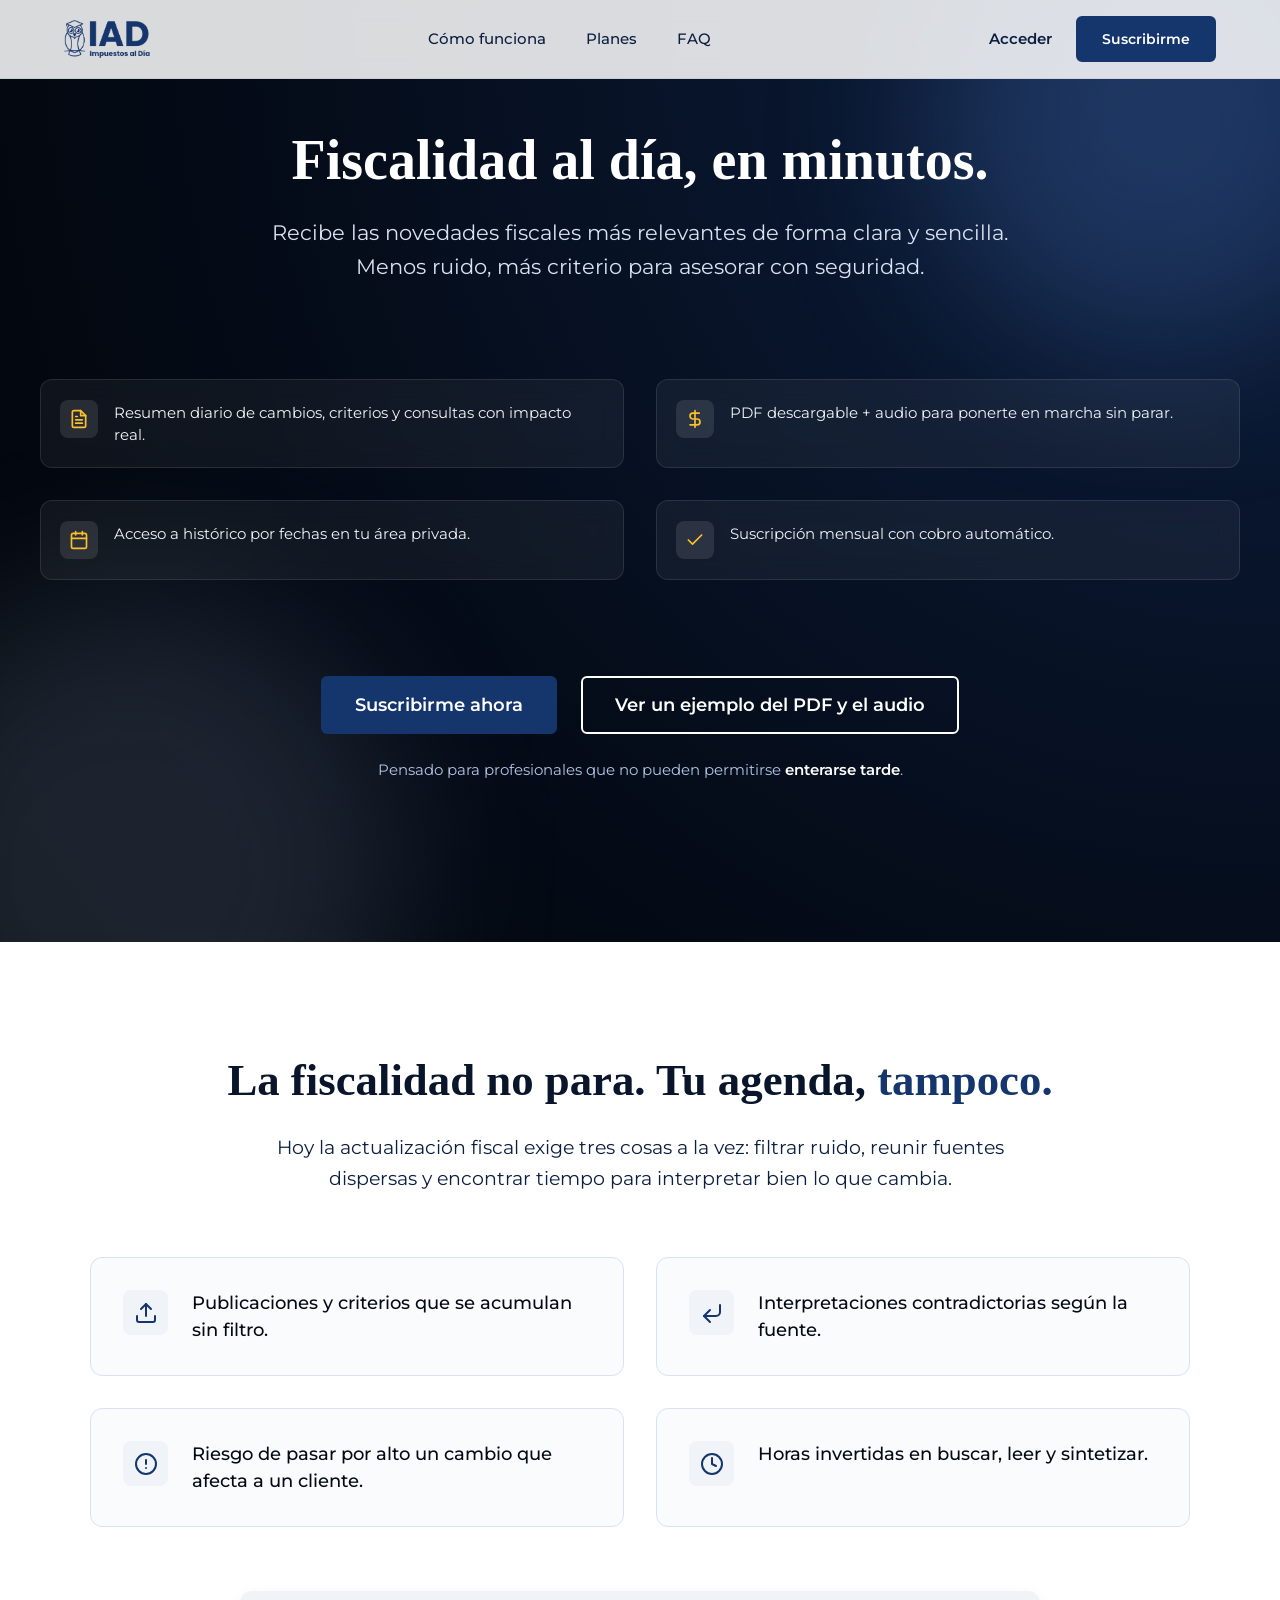
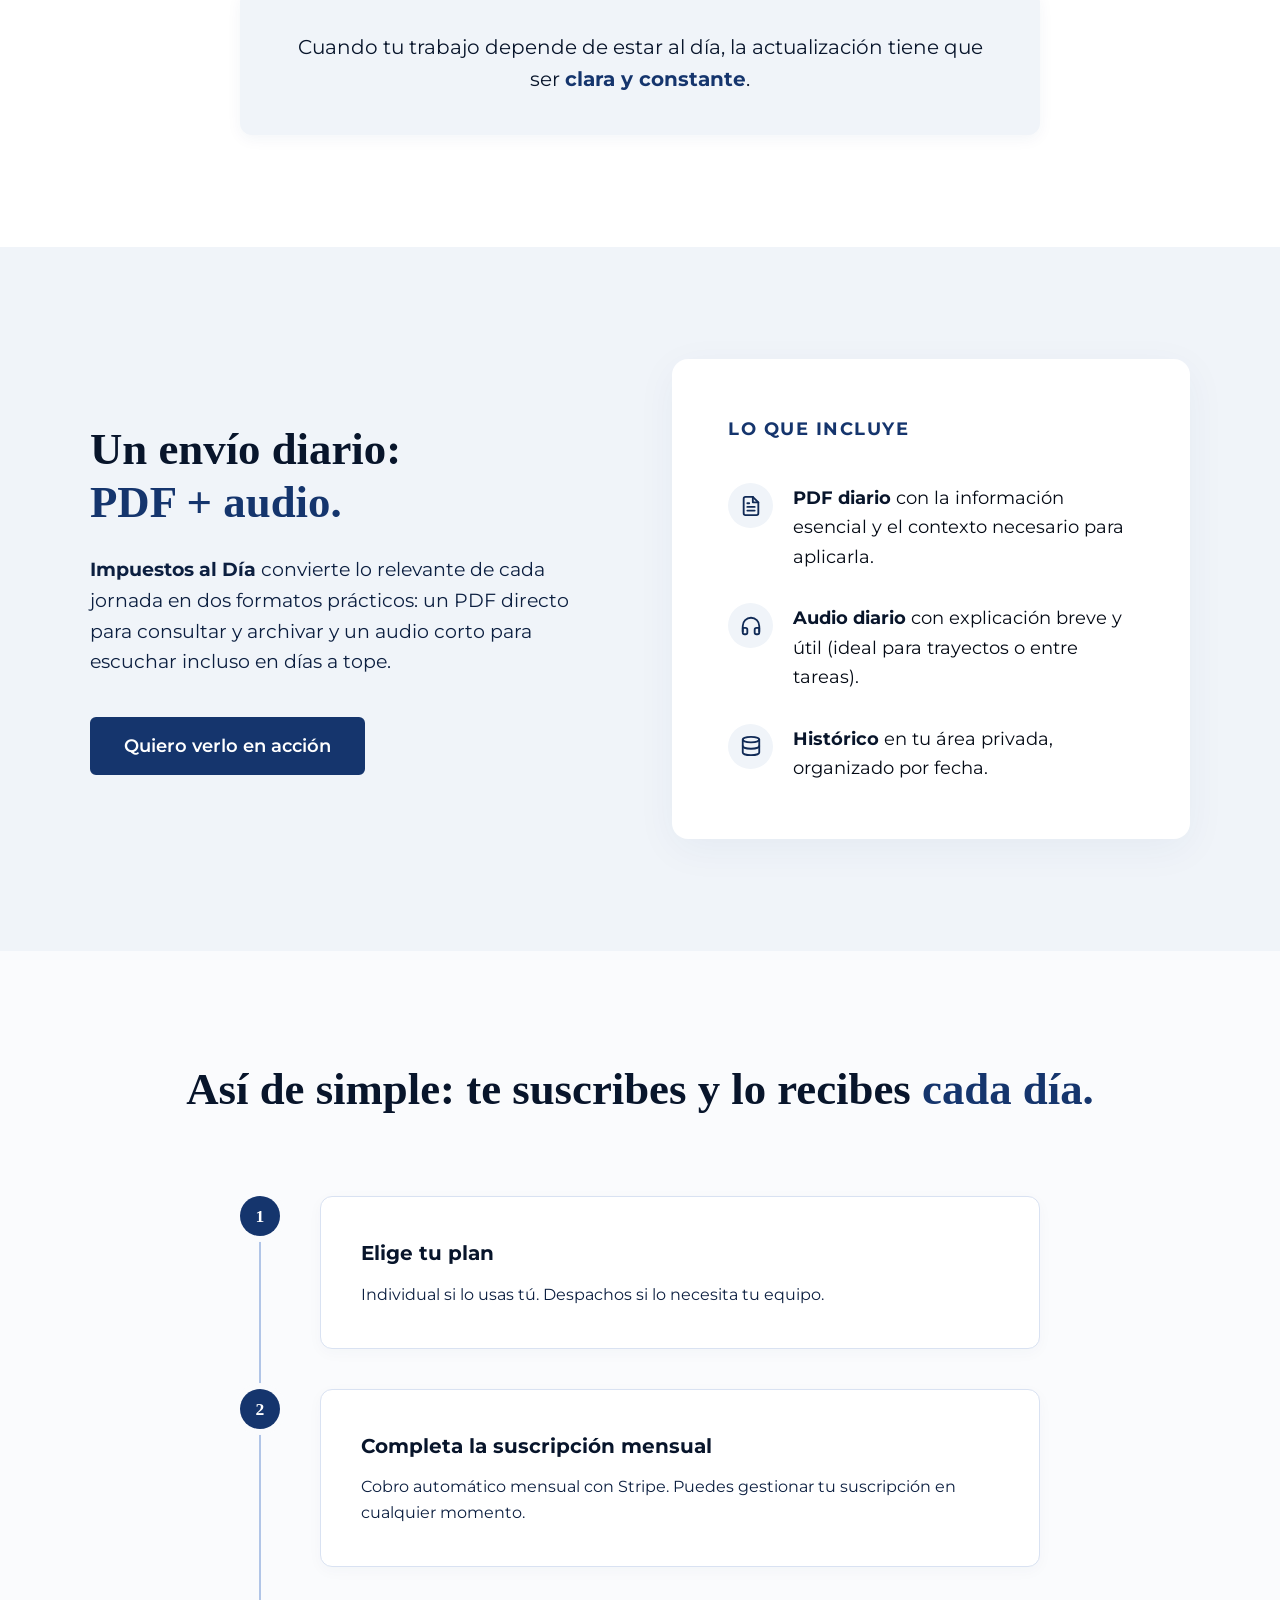
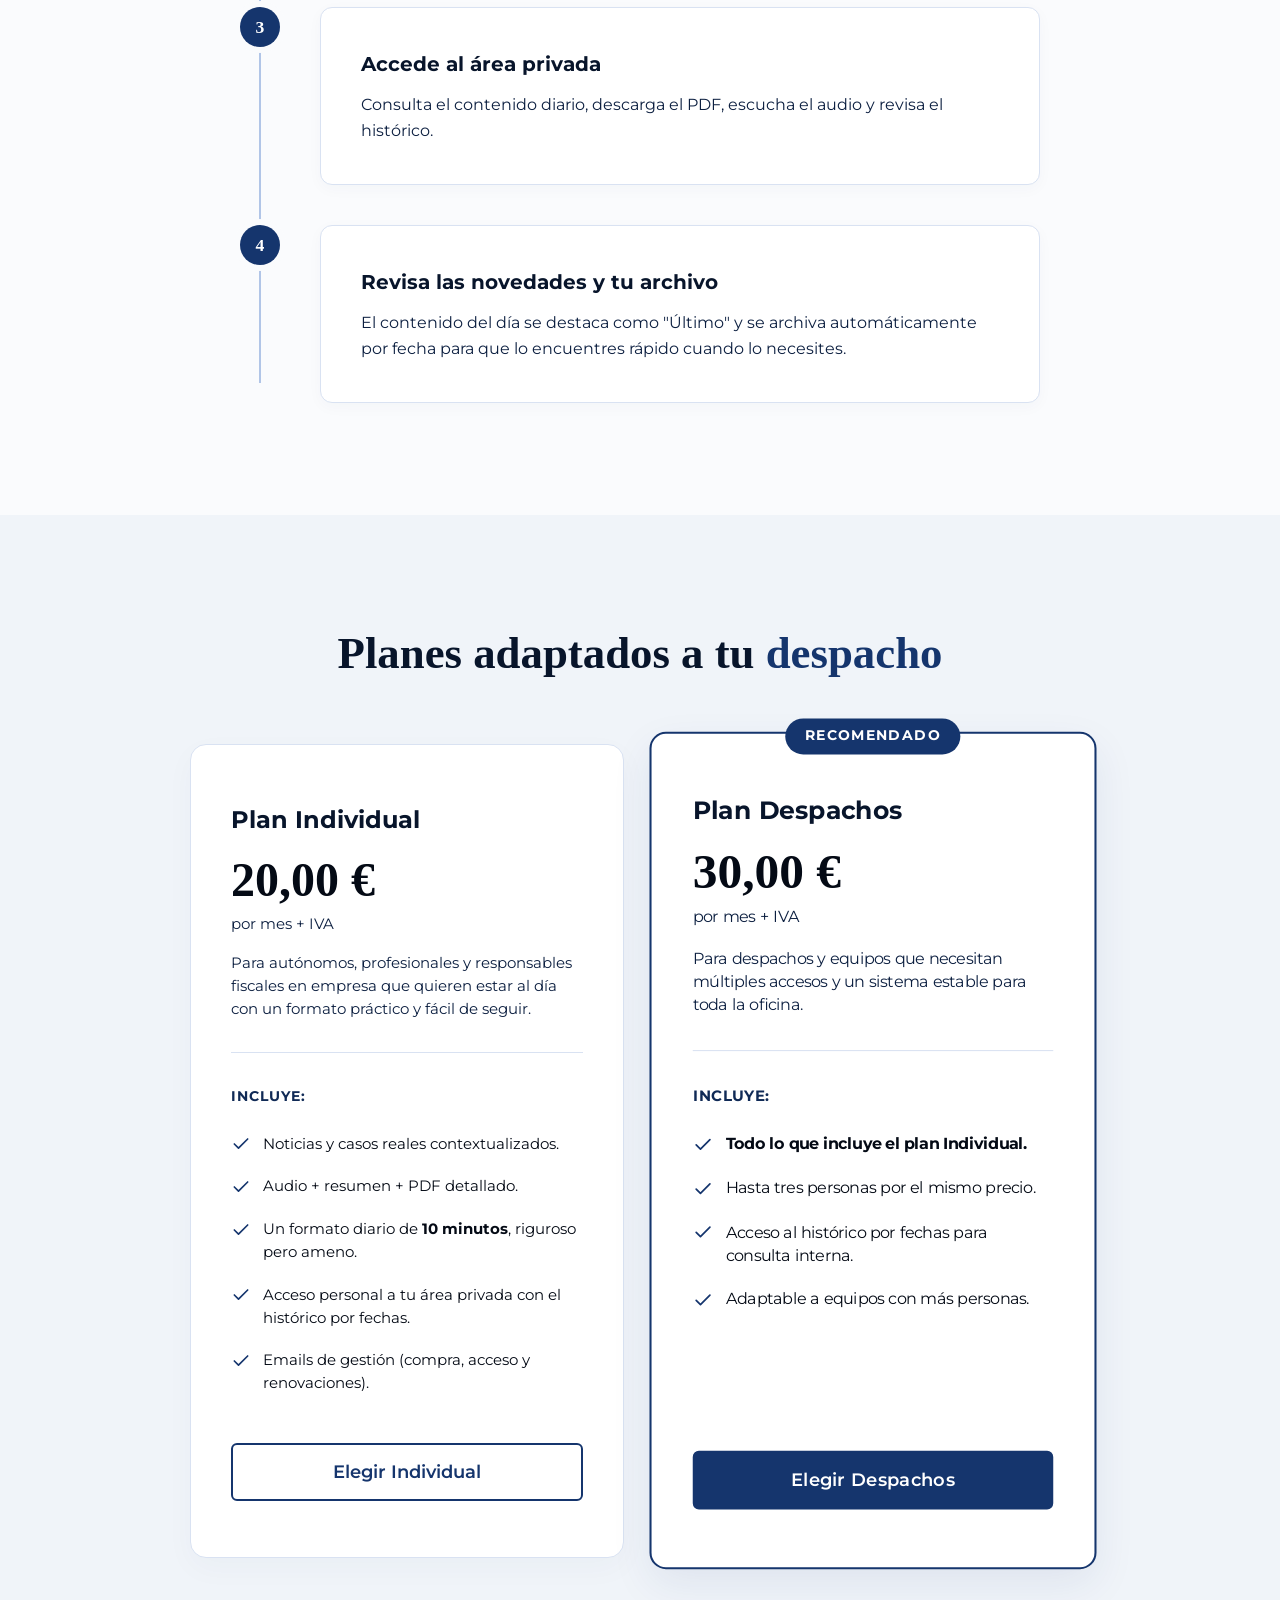
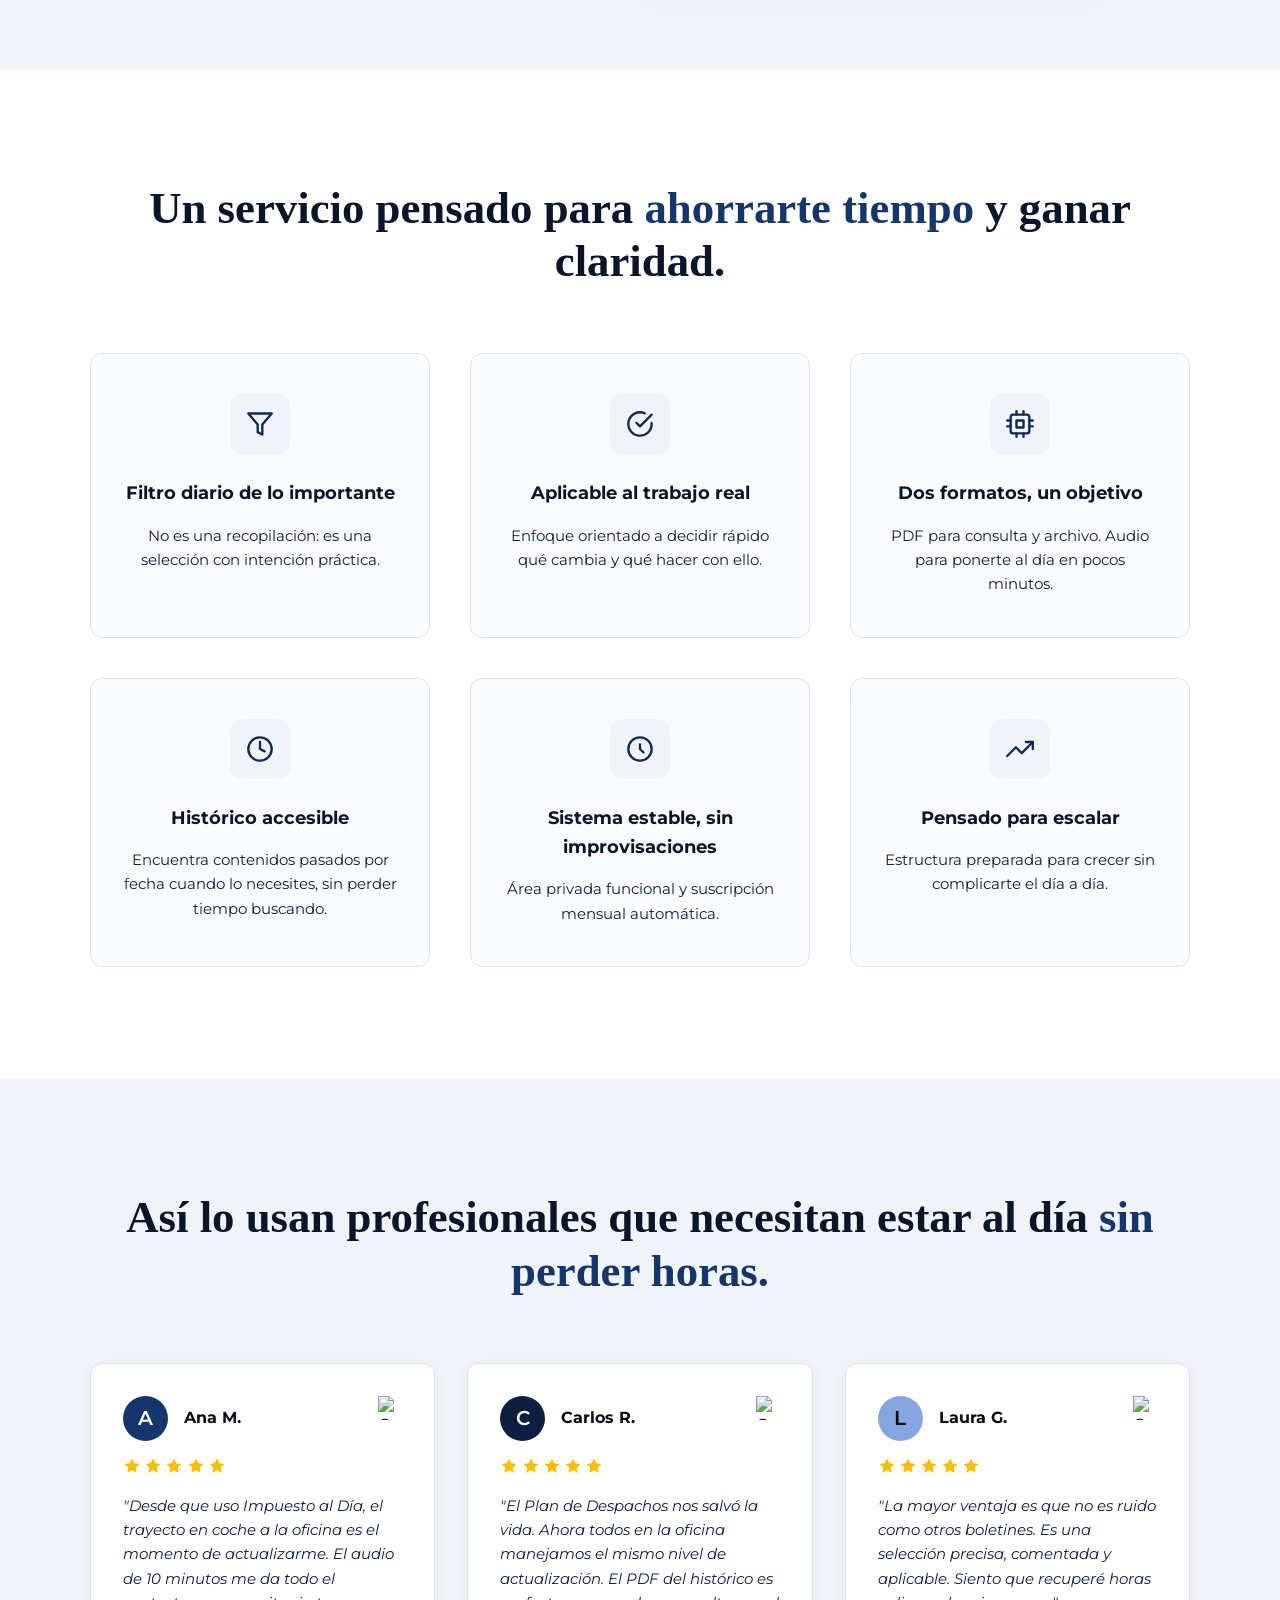
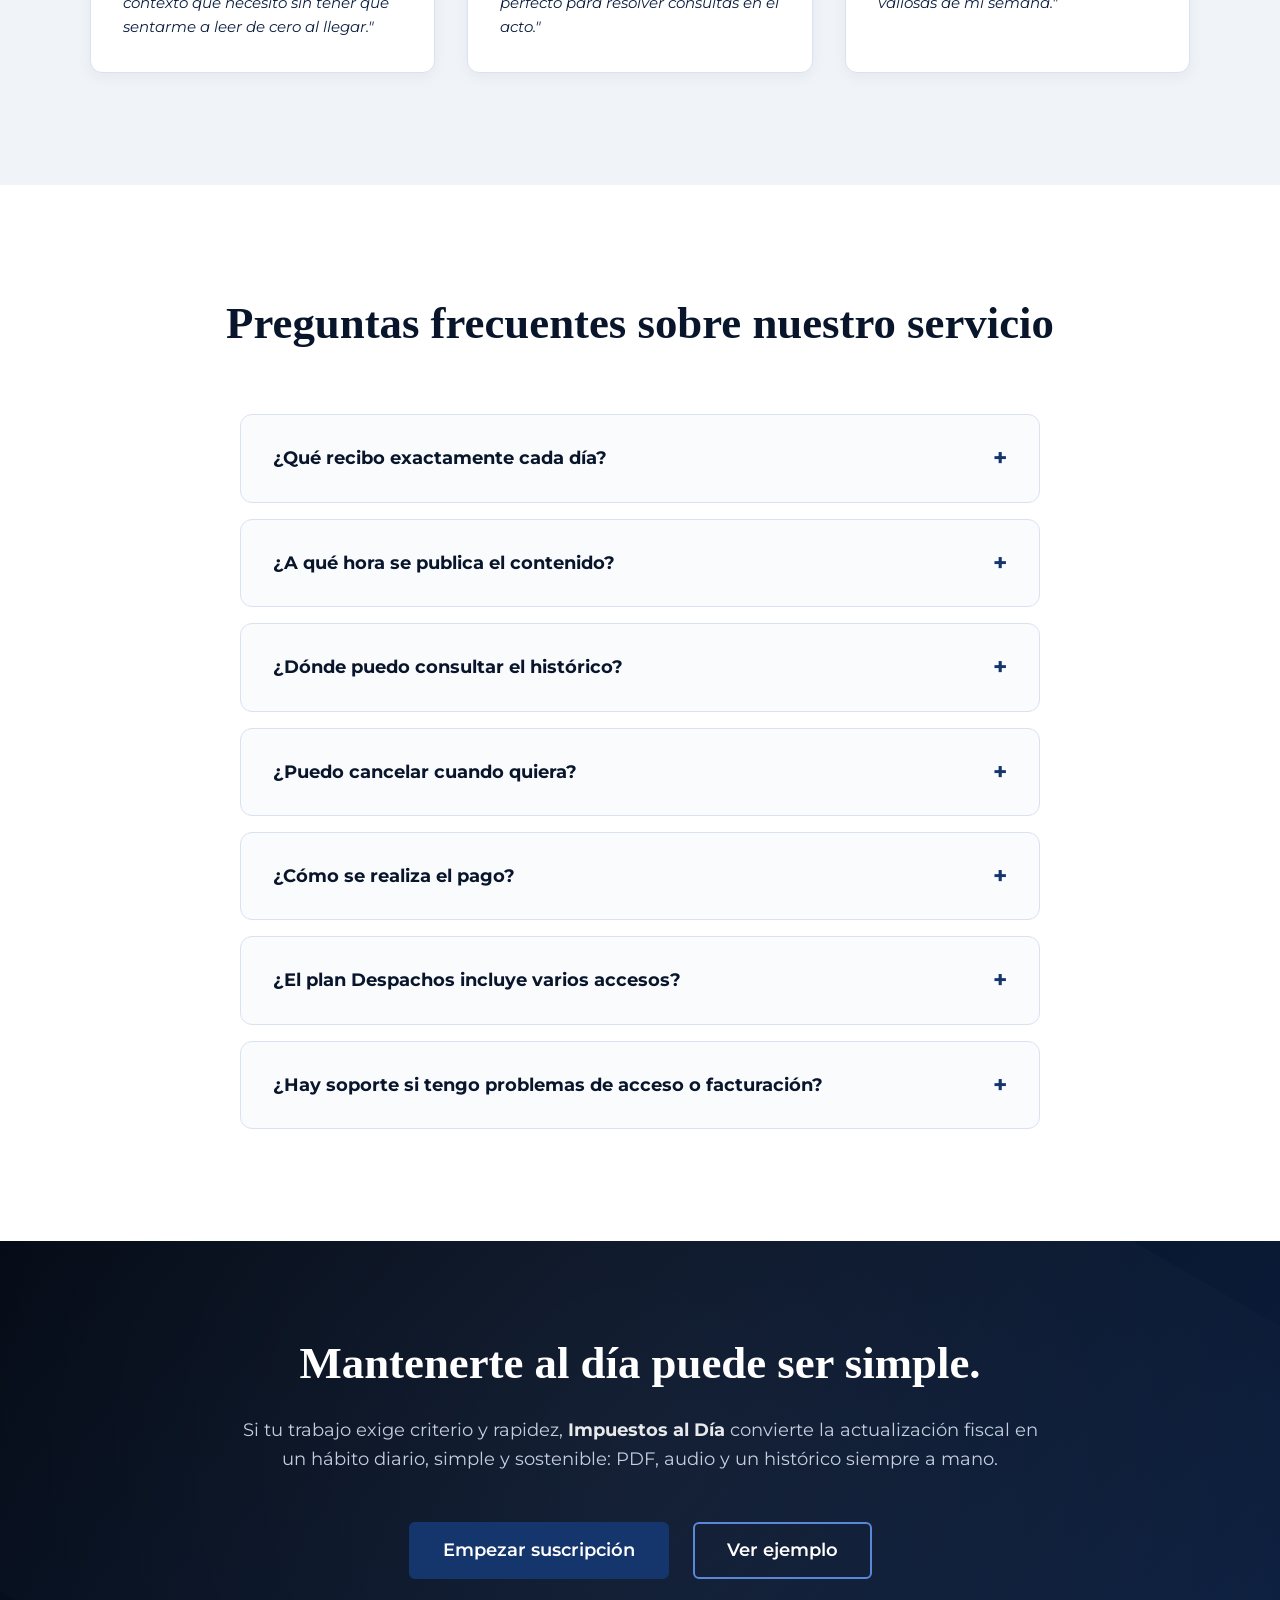
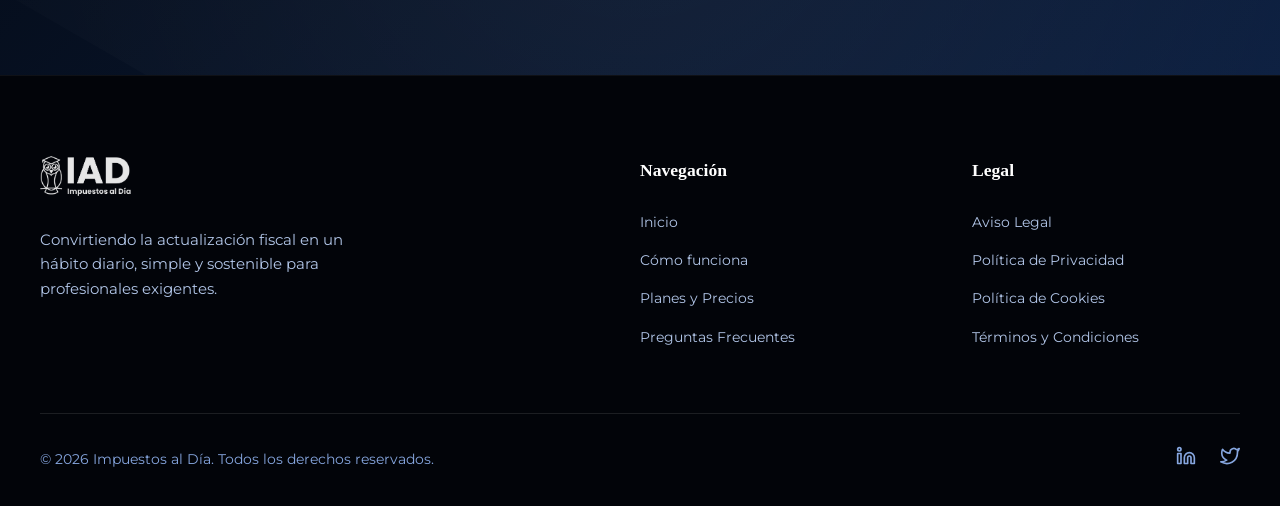
==== pages/home/index.html @ e18da9ea "feat: Redesign the home page by implementing new hero, problem, and solution sections, and updating " ====
<!DOCTYPE html>
<html lang="es">

<head>
    <meta charset="UTF-8">
    <meta name="viewport" content="width=device-width, initial-scale=1.0">
    <title>Impuesto al Día - Home</title>
    <!-- SEO Best Practices -->
    <meta name="description"
        content="Impuesto al Día te ofrece asesoría y soluciones tributarias confiables. Conoce nuestros servicios para estar siempre al día con tus impuestos.">
    <!-- Fonts -->
    <link rel="preconnect" href="https://fonts.googleapis.com">
    <link rel="preconnect" href="https://fonts.gstatic.com" crossorigin>
    <link
        href="https://fonts.googleapis.com/css2?family=Montserrat:wght@400;500;600&family=Playfair+Display:ital,wght@0,600;0,700;0,800;1,600&display=swap"
        rel="stylesheet">
    <link rel="stylesheet" href="style.css">
</head>

<body>
    <header class="header-glass">
        <div class="header-container">
            <div class="logo-container">
                <a href="index.html" class="logo-link">
                    <img src="../../assets/logo/logo.png" alt="Logo" id="site-logo">
                </a>
            </div>
            <nav class="main-nav">
                <ul class="nav-list">
                    <li><a href="#como-funciona" class="nav-link">Cómo funciona</a></li>
                    <li><a href="#planes" class="nav-link">Planes</a></li>
                    <li><a href="#faq" class="nav-link">FAQ</a></li>
                </ul>
            </nav>
            <div class="header-actions">
                <a href="#login" class="nav-link login-link">Acceder</a>
                <a href="#planes" class="btn-primary btn-nav">Suscribirme</a>
            </div>
        </div>
    </header>

    <main>
        <section class="hero-section" id="inicio">
            <!-- Decorative background elements -->
            <div class="hero-glow glow-1"></div>
            <div class="hero-glow glow-2"></div>

            <div class="hero-container">
                <div class="hero-header">
                    <h1 class="hero-title">Fiscalidad al día, en minutos.</h1>
                    <p class="hero-subtitle">
                        Recibe las novedades fiscales más relevantes de forma clara y sencilla.<br>
                        Menos ruido, más criterio para asesorar con seguridad.
                    </p>
                </div>

                <div class="hero-features-grid">
                    <div class="feature-card delay-1">
                        <div class="feature-icon">
                            <svg viewBox="0 0 24 24" fill="none" stroke="currentColor" stroke-width="2"
                                stroke-linecap="round" stroke-linejoin="round">
                                <path d="M14 2H6a2 2 0 0 0-2 2v16a2 2 0 0 0 2 2h12a2 2 0 0 0 2-2V8z"></path>
                                <polyline points="14 2 14 8 20 8"></polyline>
                                <line x1="16" y1="13" x2="8" y2="13"></line>
                                <line x1="16" y1="17" x2="8" y2="17"></line>
                                <polyline points="10 9 9 9 8 9"></polyline>
                            </svg>
                        </div>
                        <p>Resumen diario de cambios, criterios y consultas con impacto real.</p>
                    </div>
                    <div class="feature-card delay-2">
                        <div class="feature-icon">
                            <svg viewBox="0 0 24 24" fill="none" stroke="currentColor" stroke-width="2"
                                stroke-linecap="round" stroke-linejoin="round">
                                <path d="M12 2v20M17 5H9.5a3.5 3.5 0 0 0 0 7h5a3.5 3.5 0 0 1 0 7H6"></path>
                            </svg>
                        </div>
                        <p>PDF descargable + audio para ponerte en marcha sin parar.</p>
                    </div>
                    <div class="feature-card delay-3">
                        <div class="feature-icon">
                            <svg viewBox="0 0 24 24" fill="none" stroke="currentColor" stroke-width="2"
                                stroke-linecap="round" stroke-linejoin="round">
                                <rect x="3" y="4" width="18" height="18" rx="2" ry="2"></rect>
                                <line x1="16" y1="2" x2="16" y2="6"></line>
                                <line x1="8" y1="2" x2="8" y2="6"></line>
                                <line x1="3" y1="10" x2="21" y2="10"></line>
                            </svg>
                        </div>
                        <p>Acceso a histórico por fechas en tu área privada.</p>
                    </div>
                    <div class="feature-card delay-4">
                        <div class="feature-icon">
                            <svg viewBox="0 0 24 24" fill="none" stroke="currentColor" stroke-width="2"
                                stroke-linecap="round" stroke-linejoin="round">
                                <polyline points="20 6 9 17 4 12"></polyline>
                            </svg>
                        </div>
                        <p>Suscripción mensual con cobro automático.</p>
                    </div>
                </div>

                <div class="hero-footer delay-4">
                    <div class="hero-actions">
                        <a href="#suscribirme" class="btn-primary btn-large">Suscribirme ahora</a>
                        <a href="#ejemplo" class="btn-secondary-light btn-large">Ver un ejemplo del PDF y el audio</a>
                    </div>
                    <p class="hero-trust-note">Pensado para profesionales que no pueden permitirse <strong>enterarse
                            tarde</strong>.</p>
                </div>
            </div>
        </section>

        <section class="problem-section" id="el-problema">
            <div class="container section-container">
                <div class="problem-header text-center">
                    <h2 class="section-title">La fiscalidad no para. Tu agenda, <span
                            class="highlight-text">tampoco.</span></h2>
                    <p class="section-lead">
                        Hoy la actualización fiscal exige tres cosas a la vez: filtrar ruido, reunir fuentes dispersas y
                        encontrar tiempo para interpretar bien lo que cambia.
                    </p>
                </div>

                <div class="problem-grid">
                    <div class="problem-card">
                        <div class="problem-icon">
                            <svg viewBox="0 0 24 24" fill="none" stroke="currentColor" stroke-width="2"
                                stroke-linecap="round" stroke-linejoin="round">
                                <path d="M21 15v4a2 2 0 0 1-2 2H5a2 2 0 0 1-2-2v-4"></path>
                                <polyline points="17 8 12 3 7 8"></polyline>
                                <line x1="12" y1="3" x2="12" y2="15"></line>
                            </svg>
                        </div>
                        <p>Publicaciones y criterios que se acumulan sin filtro.</p>
                    </div>

                    <div class="problem-card">
                        <div class="problem-icon">
                            <svg viewBox="0 0 24 24" fill="none" stroke="currentColor" stroke-width="2"
                                stroke-linecap="round" stroke-linejoin="round">
                                <path d="M10 9l-6 6 6 6"></path>
                                <path d="M20 4v7a4 4 0 0 1-4 4H4"></path>
                            </svg>
                        </div>
                        <p>Interpretaciones contradictorias según la fuente.</p>
                    </div>

                    <div class="problem-card">
                        <div class="problem-icon">
                            <svg viewBox="0 0 24 24" fill="none" stroke="currentColor" stroke-width="2"
                                stroke-linecap="round" stroke-linejoin="round">
                                <circle cx="12" cy="12" r="10"></circle>
                                <line x1="12" y1="8" x2="12" y2="12"></line>
                                <line x1="12" y1="16" x2="12.01" y2="16"></line>
                            </svg>
                        </div>
                        <p>Riesgo de pasar por alto un cambio que afecta a un cliente.</p>
                    </div>

                    <div class="problem-card">
                        <div class="problem-icon">
                            <svg viewBox="0 0 24 24" fill="none" stroke="currentColor" stroke-width="2"
                                stroke-linecap="round" stroke-linejoin="round">
                                <circle cx="12" cy="12" r="10"></circle>
                                <polyline points="12 6 12 12 16 14"></polyline>
                            </svg>
                        </div>
                        <p>Horas invertidas en buscar, leer y sintetizar.</p>
                    </div>
                </div>

                <div class="problem-footer text-center">
                    <div class="closing-box">
                        <p class="closing-text">Cuando tu trabajo depende de estar al día, la actualización tiene que
                            ser <strong>clara y constante</strong>.</p>
                    </div>
                </div>
            </div>
        </section>

        <section class="solution-section" id="la-solucion">
            <div class="container section-container">
                <div class="solution-grid">
                    <div class="solution-content">
                        <h2 class="section-title">Un envío diario: <br><span class="highlight-text">PDF + audio.</span>
                        </h2>
                        <p class="section-lead solution-lead">
                            <strong>Impuestos al Día</strong> convierte lo relevante de cada jornada en dos formatos
                            prácticos: un PDF directo para consultar y archivar y un audio corto para escuchar incluso
                            en días a tope.
                        </p>
                        <div class="solution-cta">
                            <a href="#ejemplo" class="btn-primary btn-large">Quiero verlo en acción</a>
                        </div>
                    </div>

                    <div class="solution-features-card">
                        <h3 class="overline-title">Lo que incluye</h3>
                        <ul class="features-list">
                            <li>
                                <div class="feature-list-icon">
                                    <svg viewBox="0 0 24 24" fill="none" stroke="currentColor" stroke-width="2"
                                        stroke-linecap="round" stroke-linejoin="round">
                                        <path d="M14 2H6a2 2 0 0 0-2 2v16a2 2 0 0 0 2 2h12a2 2 0 0 0 2-2V8z"></path>
                                        <polyline points="14 2 14 8 20 8"></polyline>
                                        <line x1="16" y1="13" x2="8" y2="13"></line>
                                        <line x1="16" y1="17" x2="8" y2="17"></line>
                                        <polyline points="10 9 9 9 8 9"></polyline>
                                    </svg>
                                </div>
                                <div class="feature-list-text">
                                    <strong>PDF diario</strong> con la información esencial y el contexto necesario para
                                    aplicarla.
                                </div>
                            </li>
                            <li>
                                <div class="feature-list-icon">
                                    <svg viewBox="0 0 24 24" fill="none" stroke="currentColor" stroke-width="2"
                                        stroke-linecap="round" stroke-linejoin="round">
                                        <path d="M3 18v-6a9 9 0 0 1 18 0v6"></path>
                                        <path
                                            d="M21 19a2 2 0 0 1-2 2h-1a2 2 0 0 1-2-2v-3a2 2 0 0 1 2-2h3zM3 19a2 2 0 0 0 2 2h1a2 2 0 0 0 2-2v-3a2 2 0 0 0-2-2H3z">
                                        </path>
                                    </svg>
                                </div>
                                <div class="feature-list-text">
                                    <strong>Audio diario</strong> con explicación breve y útil (ideal para trayectos o
                                    entre tareas).
                                </div>
                            </li>
                            <li>
                                <div class="feature-list-icon">
                                    <svg viewBox="0 0 24 24" fill="none" stroke="currentColor" stroke-width="2"
                                        stroke-linecap="round" stroke-linejoin="round">
                                        <ellipse cx="12" cy="5" rx="9" ry="3"></ellipse>
                                        <path d="M21 12c0 1.66-4 3-9 3s-9-1.34-9-3"></path>
                                        <path d="M3 5v14c0 1.66 4 3 9 3s9-1.34 9-3V5"></path>
                                    </svg>
                                </div>
                                <div class="feature-list-text">
                                    <strong>Histórico</strong> en tu área privada, organizado por fecha.
                                </div>
                            </li>
                        </ul>
                    </div>
                </div>
            </div>
        </section>

        <section class="how-it-works-section" id="como-funciona">
            <div class="container section-container">
                <div class="how-header text-center">
                    <h2 class="section-title">Así de simple: te suscribes y lo recibes <span class="highlight-text">cada
                            día.</span></h2>
                </div>

                <div class="timeline-wrapper">
                    <div class="timeline-step">
                        <div class="timeline-marker">1</div>
                        <div class="timeline-content">
                            <h3 class="step-title">Elige tu plan</h3>
                            <p class="step-desc">Individual si lo usas tú. Despachos si lo necesita tu equipo.</p>
                        </div>
                    </div>

                    <div class="timeline-step">
                        <div class="timeline-marker">2</div>
                        <div class="timeline-content">
                            <h3 class="step-title">Completa la suscripción mensual</h3>
                            <p class="step-desc">Cobro automático mensual con Stripe. Puedes gestionar tu suscripción en
                                cualquier momento.</p>
                        </div>
                    </div>

                    <div class="timeline-step">
                        <div class="timeline-marker">3</div>
                        <div class="timeline-content">
                            <h3 class="step-title">Accede al área privada</h3>
                            <p class="step-desc">Consulta el contenido diario, descarga el PDF, escucha el audio y
                                revisa el histórico.</p>
                        </div>
                    </div>

                    <div class="timeline-step">
                        <div class="timeline-marker">4</div>
                        <div class="timeline-content">
                            <h3 class="step-title">Revisa las novedades y tu archivo</h3>
                            <p class="step-desc">El contenido del día se destaca como "Último" y se archiva
                                automáticamente por fecha para que lo encuentres rápido cuando lo necesites.</p>
                        </div>
                    </div>
                </div>
            </div>
        </section>

        <section class="pricing-section" id="planes">
            <div class="container section-container">
                <div class="pricing-header text-center">
                    <h2 class="section-title">Planes adaptados a tu <span class="highlight-text">despacho</span></h2>
                </div>

                <div class="pricing-grid">
                    <!-- Plan Individual -->
                    <div class="pricing-card">
                        <div class="pricing-card-header">
                            <h3 class="plan-name">Plan Individual</h3>
                            <div class="plan-price">
                                <span class="price-number">20,00 €</span>
                                <span class="price-period">por mes + IVA</span>
                            </div>
                            <p class="plan-desc">Para autónomos, profesionales y responsables fiscales en empresa que
                                quieren estar al día con un formato práctico y fácil de seguir.</p>
                        </div>
                        <div class="pricing-card-body">
                            <h4 class="plan-includes-title">Incluye:</h4>
                            <ul class="plan-features">
                                <li>
                                    <svg viewBox="0 0 24 24" fill="none" stroke="currentColor" stroke-width="2"
                                        stroke-linecap="round" stroke-linejoin="round">
                                        <polyline points="20 6 9 17 4 12"></polyline>
                                    </svg>
                                    <span>Noticias y casos reales contextualizados.</span>
                                </li>
                                <li>
                                    <svg viewBox="0 0 24 24" fill="none" stroke="currentColor" stroke-width="2"
                                        stroke-linecap="round" stroke-linejoin="round">
                                        <polyline points="20 6 9 17 4 12"></polyline>
                                    </svg>
                                    <span>Audio + resumen + PDF detallado.</span>
                                </li>
                                <li>
                                    <svg viewBox="0 0 24 24" fill="none" stroke="currentColor" stroke-width="2"
                                        stroke-linecap="round" stroke-linejoin="round">
                                        <polyline points="20 6 9 17 4 12"></polyline>
                                    </svg>
                                    <span>Un formato diario de <strong>10 minutos</strong>, riguroso pero ameno.</span>
                                </li>
                                <li>
                                    <svg viewBox="0 0 24 24" fill="none" stroke="currentColor" stroke-width="2"
                                        stroke-linecap="round" stroke-linejoin="round">
                                        <polyline points="20 6 9 17 4 12"></polyline>
                                    </svg>
                                    <span>Acceso personal a tu área privada con el histórico por fechas.</span>
                                </li>
                                <li>
                                    <svg viewBox="0 0 24 24" fill="none" stroke="currentColor" stroke-width="2"
                                        stroke-linecap="round" stroke-linejoin="round">
                                        <polyline points="20 6 9 17 4 12"></polyline>
                                    </svg>
                                    <span>Emails de gestión (compra, acceso y renovaciones).</span>
                                </li>
                            </ul>
                        </div>
                        <div class="pricing-card-footer">
                            <a href="#suscribirme-individual" class="btn-secondary btn-large btn-block">Elegir
                                Individual</a>
                        </div>
                    </div>

                    <!-- Plan Despachos -->
                    <div class="pricing-card popular-plan">
                        <div class="popular-badge">Recomendado</div>
                        <div class="pricing-card-header">
                            <h3 class="plan-name">Plan Despachos</h3>
                            <div class="plan-price">
                                <span class="price-number">30,00 €</span>
                                <span class="price-period">por mes + IVA</span>
                            </div>
                            <p class="plan-desc">Para despachos y equipos que necesitan múltiples accesos y un sistema
                                estable para toda la oficina.</p>
                        </div>
                        <div class="pricing-card-body">
                            <h4 class="plan-includes-title">Incluye:</h4>
                            <ul class="plan-features">
                                <li>
                                    <svg viewBox="0 0 24 24" fill="none" stroke="currentColor" stroke-width="2"
                                        stroke-linecap="round" stroke-linejoin="round">
                                        <polyline points="20 6 9 17 4 12"></polyline>
                                    </svg>
                                    <span><strong>Todo lo que incluye el plan Individual.</strong></span>
                                </li>
                                <li>
                                    <svg viewBox="0 0 24 24" fill="none" stroke="currentColor" stroke-width="2"
                                        stroke-linecap="round" stroke-linejoin="round">
                                        <polyline points="20 6 9 17 4 12"></polyline>
                                    </svg>
                                    <span>Hasta tres personas por el mismo precio.</span>
                                </li>
                                <li>
                                    <svg viewBox="0 0 24 24" fill="none" stroke="currentColor" stroke-width="2"
                                        stroke-linecap="round" stroke-linejoin="round">
                                        <polyline points="20 6 9 17 4 12"></polyline>
                                    </svg>
                                    <span>Acceso al histórico por fechas para consulta interna.</span>
                                </li>
                                <li>
                                    <svg viewBox="0 0 24 24" fill="none" stroke="currentColor" stroke-width="2"
                                        stroke-linecap="round" stroke-linejoin="round">
                                        <polyline points="20 6 9 17 4 12"></polyline>
                                    </svg>
                                    <span>Adaptable a equipos con más personas.</span>
                                </li>
                            </ul>
                        </div>
                        <div class="pricing-card-footer">
                            <a href="#suscribirme-despachos" class="btn-primary btn-large btn-block">Elegir
                                Despachos</a>
                        </div>
                    </div>
                </div>
            </div>
        </section>

        <section class="benefits-section" id="beneficios">
            <div class="container section-container">
                <div class="benefits-header text-center">
                    <h2 class="section-title">Un servicio pensado para <span class="highlight-text">ahorrarte
                            tiempo</span> y ganar claridad.</h2>
                </div>

                <div class="benefits-grid">
                    <!-- Beneficio 1 -->
                    <div class="benefit-card">
                        <div class="benefit-icon">
                            <svg viewBox="0 0 24 24" fill="none" stroke="currentColor" stroke-width="2"
                                stroke-linecap="round" stroke-linejoin="round">
                                <polygon points="22 3 2 3 10 12.46 10 19 14 21 14 12.46 22 3"></polygon>
                            </svg>
                        </div>
                        <div class="benefit-content">
                            <h3 class="benefit-title">Filtro diario de lo importante</h3>
                            <p class="benefit-desc">No es una recopilación: es una selección con intención práctica.</p>
                        </div>
                    </div>

                    <!-- Beneficio 2 -->
                    <div class="benefit-card">
                        <div class="benefit-icon">
                            <svg viewBox="0 0 24 24" fill="none" stroke="currentColor" stroke-width="2"
                                stroke-linecap="round" stroke-linejoin="round">
                                <path d="M22 11.08V12a10 10 0 1 1-5.93-9.14"></path>
                                <polyline points="22 4 12 14.01 9 11.01"></polyline>
                            </svg>
                        </div>
                        <div class="benefit-content">
                            <h3 class="benefit-title">Aplicable al trabajo real</h3>
                            <p class="benefit-desc">Enfoque orientado a decidir rápido qué cambia y qué hacer con ello.
                            </p>
                        </div>
                    </div>

                    <!-- Beneficio 3 -->
                    <div class="benefit-card">
                        <div class="benefit-icon">
                            <svg viewBox="0 0 24 24" fill="none" stroke="currentColor" stroke-width="2"
                                stroke-linecap="round" stroke-linejoin="round">
                                <rect x="4" y="4" width="16" height="16" rx="2" ry="2"></rect>
                                <rect x="9" y="9" width="6" height="6"></rect>
                                <line x1="9" y1="1" x2="9" y2="4"></line>
                                <line x1="15" y1="1" x2="15" y2="4"></line>
                                <line x1="9" y1="20" x2="9" y2="23"></line>
                                <line x1="15" y1="20" x2="15" y2="23"></line>
                                <line x1="20" y1="9" x2="23" y2="9"></line>
                                <line x1="20" y1="14" x2="23" y2="14"></line>
                                <line x1="1" y1="9" x2="4" y2="9"></line>
                                <line x1="1" y1="14" x2="4" y2="14"></line>
                            </svg>
                        </div>
                        <div class="benefit-content">
                            <h3 class="benefit-title">Dos formatos, un objetivo</h3>
                            <p class="benefit-desc">PDF para consulta y archivo. Audio para ponerte al día en pocos
                                minutos.</p>
                        </div>
                    </div>

                    <!-- Beneficio 4 -->
                    <div class="benefit-card">
                        <div class="benefit-icon">
                            <svg viewBox="0 0 24 24" fill="none" stroke="currentColor" stroke-width="2"
                                stroke-linecap="round" stroke-linejoin="round">
                                <circle cx="12" cy="12" r="10"></circle>
                                <polyline points="12 6 12 12 16 14"></polyline>
                            </svg>
                        </div>
                        <div class="benefit-content">
                            <h3 class="benefit-title">Histórico accesible</h3>
                            <p class="benefit-desc">Encuentra contenidos pasados por fecha cuando lo necesites, sin
                                perder tiempo buscando.</p>
                        </div>
                    </div>

                    <!-- Beneficio 5 -->
                    <div class="benefit-card">
                        <div class="benefit-icon">
                            <svg viewBox="0 0 24 24" fill="none" stroke="currentColor" stroke-width="2"
                                stroke-linecap="round" stroke-linejoin="round">
                                <circle cx="12" cy="12" r="10"></circle>
                                <path d="M12 8v4l3 3"></path>
                            </svg>
                        </div>
                        <div class="benefit-content">
                            <h3 class="benefit-title">Sistema estable, sin improvisaciones</h3>
                            <p class="benefit-desc">Área privada funcional y suscripción mensual automática.</p>
                        </div>
                    </div>

                    <!-- Beneficio 6 -->
                    <div class="benefit-card">
                        <div class="benefit-icon">
                            <svg viewBox="0 0 24 24" fill="none" stroke="currentColor" stroke-width="2"
                                stroke-linecap="round" stroke-linejoin="round">
                                <polyline points="23 6 13.5 15.5 8.5 10.5 1 18"></polyline>
                                <polyline points="17 6 23 6 23 12"></polyline>
                            </svg>
                        </div>
                        <div class="benefit-content">
                            <h3 class="benefit-title">Pensado para escalar</h3>
                            <p class="benefit-desc">Estructura preparada para crecer sin complicarte el día a día.</p>
                        </div>
                    </div>
                </div>
            </div>
        </section>

        <section class="testimonials-section" id="testimonios">
            <div class="container section-container">
                <div class="testimonials-header text-center">
                    <h2 class="section-title">Así lo usan profesionales que necesitan estar al día <span
                            class="highlight-text">sin perder horas.</span></h2>
                </div>

                <div class="testimonials-grid">
                    <!-- Testimonio 1 -->
                    <div class="google-review-card">
                        <div class="review-header">
                            <div class="reviewer-info">
                                <div class="reviewer-avatar">A</div>
                                <div class="reviewer-name">Ana M.</div>
                            </div>
                            <img src="https://upload.wikimedia.org/wikipedia/commons/c/c1/Google_%22G%22_logo.svg"
                                alt="Google Logo" class="google-logo">
                        </div>
                        <div class="review-stars">
                            <svg viewBox="0 0 24 24" fill="#FBBC05">
                                <polygon
                                    points="12 2 15.09 8.26 22 9.27 17 14.14 18.18 21.02 12 17.77 5.82 21.02 7 14.14 2 9.27 8.91 8.26 12 2">
                                </polygon>
                            </svg>
                            <svg viewBox="0 0 24 24" fill="#FBBC05">
                                <polygon
                                    points="12 2 15.09 8.26 22 9.27 17 14.14 18.18 21.02 12 17.77 5.82 21.02 7 14.14 2 9.27 8.91 8.26 12 2">
                                </polygon>
                            </svg>
                            <svg viewBox="0 0 24 24" fill="#FBBC05">
                                <polygon
                                    points="12 2 15.09 8.26 22 9.27 17 14.14 18.18 21.02 12 17.77 5.82 21.02 7 14.14 2 9.27 8.91 8.26 12 2">
                                </polygon>
                            </svg>
                            <svg viewBox="0 0 24 24" fill="#FBBC05">
                                <polygon
                                    points="12 2 15.09 8.26 22 9.27 17 14.14 18.18 21.02 12 17.77 5.82 21.02 7 14.14 2 9.27 8.91 8.26 12 2">
                                </polygon>
                            </svg>
                            <svg viewBox="0 0 24 24" fill="#FBBC05">
                                <polygon
                                    points="12 2 15.09 8.26 22 9.27 17 14.14 18.18 21.02 12 17.77 5.82 21.02 7 14.14 2 9.27 8.91 8.26 12 2">
                                </polygon>
                            </svg>
                        </div>
                        <p class="review-text">"Desde que uso Impuesto al Día, el trayecto en coche a la oficina es el
                            momento de actualizarme. El audio de 10 minutos me da todo el contexto que necesito sin
                            tener que sentarme a leer de cero al llegar."</p>
                    </div>

                    <!-- Testimonio 2 -->
                    <div class="google-review-card">
                        <div class="review-header">
                            <div class="reviewer-info">
                                <div class="reviewer-avatar" style="background-color: var(--brand-700);">C</div>
                                <div class="reviewer-name">Carlos R.</div>
                            </div>
                            <img src="https://upload.wikimedia.org/wikipedia/commons/c/c1/Google_%22G%22_logo.svg"
                                alt="Google Logo" class="google-logo">
                        </div>
                        <div class="review-stars">
                            <svg viewBox="0 0 24 24" fill="#FBBC05">
                                <polygon
                                    points="12 2 15.09 8.26 22 9.27 17 14.14 18.18 21.02 12 17.77 5.82 21.02 7 14.14 2 9.27 8.91 8.26 12 2">
                                </polygon>
                            </svg>
                            <svg viewBox="0 0 24 24" fill="#FBBC05">
                                <polygon
                                    points="12 2 15.09 8.26 22 9.27 17 14.14 18.18 21.02 12 17.77 5.82 21.02 7 14.14 2 9.27 8.91 8.26 12 2">
                                </polygon>
                            </svg>
                            <svg viewBox="0 0 24 24" fill="#FBBC05">
                                <polygon
                                    points="12 2 15.09 8.26 22 9.27 17 14.14 18.18 21.02 12 17.77 5.82 21.02 7 14.14 2 9.27 8.91 8.26 12 2">
                                </polygon>
                            </svg>
                            <svg viewBox="0 0 24 24" fill="#FBBC05">
                                <polygon
                                    points="12 2 15.09 8.26 22 9.27 17 14.14 18.18 21.02 12 17.77 5.82 21.02 7 14.14 2 9.27 8.91 8.26 12 2">
                                </polygon>
                            </svg>
                            <svg viewBox="0 0 24 24" fill="#FBBC05">
                                <polygon
                                    points="12 2 15.09 8.26 22 9.27 17 14.14 18.18 21.02 12 17.77 5.82 21.02 7 14.14 2 9.27 8.91 8.26 12 2">
                                </polygon>
                            </svg>
                        </div>
                        <p class="review-text">"El Plan de Despachos nos salvó la vida. Ahora todos en la oficina
                            manejamos el mismo nivel de actualización. El PDF del histórico es perfecto para resolver
                            consultas en el acto."</p>
                    </div>

                    <!-- Testimonio 3 -->
                    <div class="google-review-card">
                        <div class="review-header">
                            <div class="reviewer-info">
                                <div class="reviewer-avatar"
                                    style="background-color: var(--brand-300); color: var(--brand-900);">L</div>
                                <div class="reviewer-name">Laura G.</div>
                            </div>
                            <img src="https://upload.wikimedia.org/wikipedia/commons/c/c1/Google_%22G%22_logo.svg"
                                alt="Google Logo" class="google-logo">
                        </div>
                        <div class="review-stars">
                            <svg viewBox="0 0 24 24" fill="#FBBC05">
                                <polygon
                                    points="12 2 15.09 8.26 22 9.27 17 14.14 18.18 21.02 12 17.77 5.82 21.02 7 14.14 2 9.27 8.91 8.26 12 2">
                                </polygon>
                            </svg>
                            <svg viewBox="0 0 24 24" fill="#FBBC05">
                                <polygon
                                    points="12 2 15.09 8.26 22 9.27 17 14.14 18.18 21.02 12 17.77 5.82 21.02 7 14.14 2 9.27 8.91 8.26 12 2">
                                </polygon>
                            </svg>
                            <svg viewBox="0 0 24 24" fill="#FBBC05">
                                <polygon
                                    points="12 2 15.09 8.26 22 9.27 17 14.14 18.18 21.02 12 17.77 5.82 21.02 7 14.14 2 9.27 8.91 8.26 12 2">
                                </polygon>
                            </svg>
                            <svg viewBox="0 0 24 24" fill="#FBBC05">
                                <polygon
                                    points="12 2 15.09 8.26 22 9.27 17 14.14 18.18 21.02 12 17.77 5.82 21.02 7 14.14 2 9.27 8.91 8.26 12 2">
                                </polygon>
                            </svg>
                            <svg viewBox="0 0 24 24" fill="#FBBC05">
                                <polygon
                                    points="12 2 15.09 8.26 22 9.27 17 14.14 18.18 21.02 12 17.77 5.82 21.02 7 14.14 2 9.27 8.91 8.26 12 2">
                                </polygon>
                            </svg>
                        </div>
                        <p class="review-text">"La mayor ventaja es que no es ruido como otros boletines. Es una
                            selección precisa, comentada y aplicable. Siento que recuperé horas valiosas de mi semana."
                        </p>
                    </div>
                </div>
            </div>
        </section>

        <section class="faq-section" id="faq">
            <div class="container section-container">
                <div class="faq-header text-center">
                    <h2 class="section-title">Preguntas frecuentes sobre nuestro servicio</h2>
                </div>

                <div class="faq-container">
                    <details class="faq-item">
                        <summary class="faq-question">
                            <span>¿Qué recibo exactamente cada día?</span>
                            <span class="faq-icon"></span>
                        </summary>
                        <div class="faq-answer">
                            <p>Un PDF descargable con la selección del día y un audio breve con explicación práctica.
                            </p>
                        </div>
                    </details>

                    <details class="faq-item">
                        <summary class="faq-question">
                            <span>¿A qué hora se publica el contenido?</span>
                            <span class="faq-icon"></span>
                        </summary>
                        <div class="faq-answer">
                            <p>Se publica diariamente a las X hs.</p>
                        </div>
                    </details>

                    <details class="faq-item">
                        <summary class="faq-question">
                            <span>¿Dónde puedo consultar el histórico?</span>
                            <span class="faq-icon"></span>
                        </summary>
                        <div class="faq-answer">
                            <p>En tu área privada, con acceso al contenido por fecha y al “Último” destacado.</p>
                        </div>
                    </details>

                    <details class="faq-item">
                        <summary class="faq-question">
                            <span>¿Puedo cancelar cuando quiera?</span>
                            <span class="faq-icon"></span>
                        </summary>
                        <div class="faq-answer">
                            <p>Sí. La suscripción es mensual y puedes cancelarla desde tu cuenta (o pidiendo ayuda a
                                soporte, según configuración).</p>
                        </div>
                    </details>

                    <details class="faq-item">
                        <summary class="faq-question">
                            <span>¿Cómo se realiza el pago?</span>
                            <span class="faq-icon"></span>
                        </summary>
                        <div class="faq-answer">
                            <p>Con cobro automático mensual mediante Stripe.</p>
                        </div>
                    </details>

                    <details class="faq-item">
                        <summary class="faq-question">
                            <span>¿El plan Despachos incluye varios accesos?</span>
                            <span class="faq-icon"></span>
                        </summary>
                        <div class="faq-answer">
                            <p>Sí. Está pensado para <strong>equipos</strong>. Incluye hasta 3 usuarios, para que podáis
                                entrar varias personas del despacho sin inconvenientes.</p>
                        </div>
                    </details>

                    <details class="faq-item">
                        <summary class="faq-question">
                            <span>¿Hay soporte si tengo problemas de acceso o facturación?</span>
                            <span class="faq-icon"></span>
                        </summary>
                        <div class="faq-answer">
                            <p>Sí. Escríbenos y te ayudamos con el acceso, la renovación o la gestión de la suscripción.
                            </p>
                        </div>
                    </details>
                </div>
            </div>
        </section>

        <section class="final-cta-section" id="empezar">
            <div class="container section-container">
                <div class="final-cta-content text-center">
                    <h2 class="section-title cta-title">Mantenerte al día puede ser simple.</h2>
                    <p class="section-lead cta-lead">
                        Si tu trabajo exige criterio y rapidez, <strong>Impuestos al Día</strong> convierte la
                        actualización fiscal en un hábito diario, simple y sostenible: PDF, audio y un histórico siempre
                        a mano.
                    </p>
                    <div class="final-cta-actions">
                        <a href="#planes" class="btn-primary btn-large">Empezar suscripción</a>
                        <a href="#ejemplo" class="btn-secondary btn-large">Ver ejemplo</a>
                    </div>
                </div>
            </div>
        </section>
    </main>

    <footer class="site-footer">
        <div class="container footer-container">
            <div class="footer-grid">
                <!-- Branding & Info -->
                <div class="footer-brand">
                    <img src="../../assets/logo/logo.png" alt="Logo de Impuestos al Día" class="footer-logo">
                    <p class="footer-desc">
                        Convirtiendo la actualización fiscal en un hábito diario, simple y sostenible para profesionales
                        exigentes.
                    </p>
                </div>

                <!-- Enlaces Rápidos -->
                <div class="footer-links-col">
                    <h4 class="footer-heading">Navegación</h4>
                    <ul class="footer-links">
                        <li><a href="#inicio">Inicio</a></li>
                        <li><a href="#como-funciona">Cómo funciona</a></li>
                        <li><a href="#planes">Planes y Precios</a></li>
                        <li><a href="#faq">Preguntas Frecuentes</a></li>
                    </ul>
                </div>

                <!-- Legal -->
                <div class="footer-links-col">
                    <h4 class="footer-heading">Legal</h4>
                    <ul class="footer-links">
                        <li><a href="#">Aviso Legal</a></li>
                        <li><a href="#">Política de Privacidad</a></li>
                        <li><a href="#">Política de Cookies</a></li>
                        <li><a href="#">Términos y Condiciones</a></li>
                    </ul>
                </div>
            </div>

            <div class="footer-bottom">
                <p class="copyright">&copy; 2026 Impuestos al Día. Todos los derechos reservados.</p>
                <div class="footer-socials">
                    <a href="#" aria-label="LinkedIn">
                        <svg viewBox="0 0 24 24" fill="none" stroke="currentColor" stroke-width="2"
                            stroke-linecap="round" stroke-linejoin="round">
                            <path d="M16 8a6 6 0 0 1 6 6v7h-4v-7a2 2 0 0 0-2-2 2 2 0 0 0-2 2v7h-4v-7a6 6 0 0 1 6-6z">
                            </path>
                            <rect x="2" y="9" width="4" height="12"></rect>
                            <circle cx="4" cy="4" r="2"></circle>
                        </svg>
                    </a>
                    <a href="#" aria-label="Twitter">
                        <svg viewBox="0 0 24 24" fill="none" stroke="currentColor" stroke-width="2"
                            stroke-linecap="round" stroke-linejoin="round">
                            <path
                                d="M23 3a10.9 10.9 0 0 1-3.14 1.53 4.48 4.48 0 0 0-7.86 3v1A10.66 10.66 0 0 1 3 4s-4 9 5 13a11.64 11.64 0 0 1-7 2c9 5 20 0 20-11.5a4.5 4.5 0 0 0-.08-.83A7.72 7.72 0 0 0 23 3z">
                            </path>
                        </svg>
                    </a>
                </div>
            </div>
        </div>
    </footer>

    <script src="script.js"></script>
</body>

</html>
---- pages/home/style.css ----
/* Reset básico y variables */
:root {
    /* Paleta Brand (Basada en #15356D) */
    --brand-50: #f0f4f9;
    --brand-100: #d9e2f2;
    --brand-200: #b1c5e7;
    --brand-300: #86a6df;
    --brand-400: #5988d9;
    --brand-500: #15356d;
    /* Primary */
    --brand-600: #102a56;
    --brand-700: #0c1f40;
    --brand-800: #08152b;
    --brand-900: #040a15;
    --brand-950: #020409;

    /* Acentos y Auxiliares */
    --accent-color: #fbc02d;
    /* Retenemos el dorado como acento para contraste */

    /* Variables Semánticas */
    --text-primary: var(--brand-900);
    --text-secondary: var(--brand-700);
    --bg-main: #fafbfd;
    /* Blanco con un levísimo toque de la marca */
    --bg-section: var(--brand-50);
    --white: #ffffff;

    --transition-speed: 0.3s;
}

* {
    margin: 0;
    padding: 0;
    box-sizing: border-box;
}

body {
    font-family: 'Montserrat', sans-serif;
    line-height: 1.6;
    color: var(--text-primary);
    background-color: var(--bg-main);
}

h1,
h2,
h3,
h4,
h5,
h6 {
    font-family: 'Lora', serif;
}

/* Header & Nav */
.header-glass {
    position: fixed;
    top: 0;
    left: 0;
    width: 100%;
    z-index: 1000;
    background: rgba(255, 255, 255, 0.85);
    backdrop-filter: blur(12px);
    -webkit-backdrop-filter: blur(12px);
    border-bottom: 1px solid rgba(21, 53, 109, 0.08);
    /* brand-500 muy transparente */
    transition: all var(--transition-speed) ease;
}

.header-container {
    max-width: 1200px;
    margin: 0 auto;
    padding: 1rem 1.5rem;
    display: flex;
    justify-content: space-between;
    align-items: center;
}

.logo-link {
    display: flex;
    align-items: center;
    gap: 0.75rem;
    text-decoration: none;
}

.logo-container img {
    height: 38px;
    transition: transform var(--transition-speed);
}

.logo-link:hover img {
    transform: scale(1.05);
}

.main-nav {
    display: flex;
}

.nav-list {
    list-style: none;
    display: flex;
    gap: 2.5rem;
    align-items: center;
    margin: 0;
    padding: 0;
}

.nav-link {
    text-decoration: none;
    color: var(--text-secondary);
    font-weight: 500;
    font-size: 0.95rem;
    font-family: 'Montserrat', sans-serif;
    transition: color var(--transition-speed);
    position: relative;
}

.nav-list .nav-link::after {
    content: '';
    position: absolute;
    bottom: -6px;
    left: 50%;
    width: 0;
    height: 2px;
    background-color: var(--brand-500);
    transition: all var(--transition-speed) ease;
    transform: translateX(-50%);
    border-radius: 2px;
}

.nav-list .nav-link:hover::after {
    width: 100%;
}

.nav-link:hover {
    color: var(--brand-500);
}

.header-actions {
    display: flex;
    align-items: center;
    gap: 1.5rem;
}

.login-link {
    font-weight: 600;
    color: var(--brand-700);
}

.btn-nav {
    padding: 0.6rem 1.25rem;
    font-size: 0.9rem;
    border-radius: 8px;
}

/* Base Buttons */
.btn-primary,
.btn-secondary,
.btn-secondary-light {
    display: inline-block;
    padding: 0.6rem 1.5rem;
    border-radius: 6px;
    text-decoration: none;
    font-weight: 600;
    /* Montserrat es un poco más ancha que Inter, ajustamos a 600 */
    text-align: center;
    transition: all var(--transition-speed);
    cursor: pointer;
}

.btn-primary {
    background-color: var(--brand-500);
    color: var(--white) !important;
    border: 2px solid var(--brand-500);
}

.btn-primary:hover {
    background-color: var(--brand-600);
    border-color: var(--brand-600);
    box-shadow: 0 4px 12px rgba(21, 53, 109, 0.3);
    transform: translateY(-2px);
}

.btn-secondary {
    background-color: transparent;
    color: var(--brand-500);
    border: 2px solid var(--brand-500);
}

.btn-secondary:hover {
    background-color: var(--brand-500);
    color: var(--white);
    box-shadow: 0 4px 12px rgba(21, 53, 109, 0.2);
    transform: translateY(-2px);
}

.btn-secondary-light {
    background-color: transparent;
    color: var(--white);
    border: 2px solid var(--white);
}

.btn-secondary-light:hover {
    background-color: var(--white);
    color: var(--brand-900);
    box-shadow: 0 4px 12px rgba(255, 255, 255, 0.2);
    transform: translateY(-2px);
}

.btn-large {
    padding: 0.8rem 2rem;
    font-size: 1.1rem;
}

/* Hero Section */
.hero-section {
    display: flex;
    align-items: center;
    justify-content: center;
    padding: 8rem 1rem 10rem 1rem;
    min-height: 80vh;
    background: radial-gradient(circle at top right, var(--brand-700), var(--brand-900) 70%, var(--brand-950));
    color: var(--white);
    position: relative;
    overflow: hidden;
}

.hero-glow {
    position: absolute;
    border-radius: 50%;
    filter: blur(80px);
    z-index: 0;
    animation: floatGlow 15s infinite ease-in-out;
}

.glow-1 {
    width: 450px;
    height: 450px;
    background: rgba(89, 136, 217, 0.25);
    /* brand-400 opacity */
    top: -100px;
    right: -100px;
}

.glow-2 {
    width: 550px;
    height: 550px;
    background: rgba(177, 197, 231, 0.15);
    /* brand-200 opacity */
    bottom: -200px;
    left: -150px;
    animation-direction: alternate-reverse;
    animation-duration: 20s;
}

.hero-container {
    max-width: 1200px;
    width: 100%;
    margin: 0 auto;
    display: flex;
    flex-direction: column;
    align-items: center;
    text-align: center;
    gap: 6rem;
    position: relative;
    z-index: 1;
}

.hero-header {
    max-width: 850px;
    animation: fadeInDown 1s ease-out;
}

.hero-footer {
    animation: fadeInUp 1s ease-out 1s both;
}

.hero-title {
    font-size: 3.5rem;
    color: var(--white);
    margin-bottom: 1.5rem;
    line-height: 1.15;
    font-weight: 800;
}

.hero-subtitle {
    font-size: 1.3rem;
    color: var(--brand-100);
    font-weight: 400;
    line-height: 1.6;
}

.hero-features-grid {
    display: grid;
    grid-template-columns: repeat(2, 1fr);
    gap: 2rem;
    width: 100%;
    text-align: left;
}

.feature-card {
    background: rgba(255, 255, 255, 0.05);
    /* Efecto Glassmorphism */
    backdrop-filter: blur(12px);
    -webkit-backdrop-filter: blur(12px);
    border: 1px solid rgba(255, 255, 255, 0.1);
    border-radius: 12px;
    padding: 1.25rem 1.2rem;
    /* Reducido un poquito para dar más ancho útil */
    display: flex;
    align-items: flex-start;
    transition: all var(--transition-speed) ease;
}

.feature-card:hover {
    background: rgba(255, 255, 255, 0.1);
    border-color: rgba(255, 255, 255, 0.3);
    transform: translateY(-5px);
    box-shadow: 0 10px 30px rgba(0, 0, 0, 0.2);
}

.feature-icon {
    width: 38px;
    height: 38px;
    background: rgba(255, 255, 255, 0.1);
    border-radius: 8px;
    display: flex;
    align-items: center;
    justify-content: center;
    flex-shrink: 0;
    margin-right: 1rem;
    /* Un pelo menos de margen */
    color: var(--accent-color);
    /* Icono dorado sobre fondo oscuro resalta muchísimo */
}

.feature-icon svg {
    width: 20px;
    height: 20px;
}

.feature-card p {
    font-size: 0.95rem;
    /* Ajustado el tamaño visual para menos saltos de línea */
    color: var(--brand-50);
    margin: 0;
    line-height: 1.5;
    margin-top: 0.1rem;
}

.hero-actions {
    display: flex;
    gap: 1.5rem;
    justify-content: center;
    margin-bottom: 1.5rem;
}

.hero-trust-note {
    font-size: 0.95rem;
    color: var(--brand-200);
}

.hero-trust-note strong {
    font-weight: 600;
    color: var(--white);
}

/* Genéricas de Sección */
.section-container {
    max-width: 1100px;
    margin: 0 auto;
}

.text-center {
    text-align: center;
}

.section-title {
    font-size: 2.8rem;
    color: var(--brand-800);
    margin-bottom: 1.5rem;
    line-height: 1.2;
}

.highlight-text {
    color: var(--brand-500);
}

.section-lead {
    font-size: 1.2rem;
    color: var(--text-secondary);
    max-width: 800px;
    margin: 0 auto 3rem auto;
}

/* ==================================
   Sección: El Problema
================================== */
.problem-section {
    padding: 7rem 1rem;
    background-color: var(--white);
}

.problem-header {
    margin-bottom: 4rem;
}

.problem-grid {
    display: grid;
    grid-template-columns: repeat(2, 1fr);
    gap: 2rem;
    margin-bottom: 4rem;
}

.problem-card {
    background: var(--bg-main);
    border: 1px solid var(--brand-100);
    border-radius: 12px;
    padding: 2rem;
    display: flex;
    align-items: flex-start;
    transition: all var(--transition-speed) ease;
}

.problem-card:hover {
    box-shadow: 0 10px 30px rgba(21, 53, 109, 0.08);
    /* Sombra sutil con el color primario */
    transform: translateY(-5px);
    border-color: var(--brand-300);
}

.problem-icon {
    width: 45px;
    height: 45px;
    background: var(--brand-50);
    border-radius: 8px;
    display: flex;
    align-items: center;
    justify-content: center;
    flex-shrink: 0;
    margin-right: 1.5rem;
    color: var(--brand-500);
}

.problem-icon svg {
    width: 24px;
    height: 24px;
}

.problem-card p {
    font-size: 1.1rem;
    color: var(--text-primary);
    margin: 0;
    line-height: 1.5;
    font-weight: 500;
}

.closing-box {
    background-color: var(--brand-50);
    padding: 2.5rem 3rem;
    border-radius: 12px;
    display: inline-block;
    max-width: 800px;
    text-align: center;
    box-shadow: 0 4px 15px rgba(21, 53, 109, 0.05);
}

.closing-text {
    font-size: 1.25rem;
    color: var(--brand-800);
    margin: 0;
}

.closing-text strong {
    color: var(--brand-500);
    font-weight: 700;
}

/* ==================================
   Sección: La Solución
================================== */
.solution-section {
    padding: 7rem 1rem;
    background-color: var(--bg-section);
}

.solution-grid {
    display: grid;
    grid-template-columns: 1fr 1fr;
    gap: 4rem;
    align-items: center;
}

.solution-lead {
    text-align: left;
    margin: 0 0 2.5rem 0;
}

.solution-cta {
    margin-top: 2rem;
}

.solution-features-card {
    background: var(--white);
    padding: 3.5rem;
    border-radius: 16px;
    box-shadow: 0 10px 40px rgba(21, 53, 109, 0.05);
}

.overline-title {
    font-family: 'Montserrat', sans-serif;
    font-size: 1.1rem;
    text-transform: uppercase;
    letter-spacing: 1.5px;
    color: var(--brand-500);
    margin-bottom: 2.5rem;
}

.features-list {
    list-style: none;
    padding: 0;
    display: flex;
    flex-direction: column;
    gap: 2rem;
}

.features-list li {
    display: flex;
    align-items: flex-start;
    gap: 1.25rem;
}

.feature-list-icon {
    width: 45px;
    height: 45px;
    background: var(--brand-50);
    color: var(--brand-600);
    border-radius: 50%;
    display: flex;
    align-items: center;
    justify-content: center;
    flex-shrink: 0;
    transition: all var(--transition-speed);
}

.feature-list-icon svg {
    width: 22px;
    height: 22px;
}

.features-list li:hover .feature-list-icon {
    transform: scale(1.1);
    background: var(--brand-500);
    color: var(--white);
}

.feature-list-text {
    font-size: 1.15rem;
    color: var(--text-primary);
    line-height: 1.6;
}

.feature-list-text strong {
    color: var(--brand-800);
    font-weight: 700;
}

/* ==================================
   Sección: Cómo Funciona
================================== */
.how-it-works-section {
    padding: 7rem 1rem;
    background-color: var(--bg-main);
}

.how-header {
    margin-bottom: 5rem;
}

.timeline-wrapper {
    max-width: 800px;
    margin: 0 auto;
    position: relative;
}

.timeline-wrapper::before {
    content: '';
    position: absolute;
    top: 20px;
    bottom: 20px;
    left: 19px;
    /* (40px / 2) - (2px / 2) */
    width: 2px;
    background-color: var(--brand-200);
    z-index: 0;
}

.timeline-step {
    position: relative;
    padding-left: 80px;
    margin-bottom: 2.5rem;
}

.timeline-step:last-child {
    margin-bottom: 0;
}

.timeline-marker {
    position: absolute;
    top: 0;
    left: 0;
    width: 40px;
    height: 40px;
    background-color: var(--brand-500);
    color: var(--white);
    border-radius: 50%;
    display: flex;
    align-items: center;
    justify-content: center;
    font-weight: 700;
    font-family: 'Lora', serif;
    font-size: 1.1rem;
    z-index: 1;
    box-shadow: 0 0 0 6px var(--bg-main);
}

.timeline-content {
    background: var(--white);
    padding: 2.5rem;
    border-radius: 12px;
    border: 1px solid var(--brand-100);
    box-shadow: 0 4px 15px rgba(21, 53, 109, 0.03);
    transition: all var(--transition-speed);
}

.timeline-content:hover {
    box-shadow: 0 10px 30px rgba(21, 53, 109, 0.06);
    border-color: var(--brand-300);
    transform: translateX(5px);
}

.step-title {
    font-size: 1.25rem;
    color: var(--brand-800);
    margin-bottom: 0.8rem;
    font-family: 'Montserrat', sans-serif;
    font-weight: 700;
}

.step-desc {
    font-size: 1rem;
    color: var(--text-secondary);
    line-height: 1.6;
    margin: 0;
}

/* ==================================
   Sección: Pricing
================================== */
.pricing-section {
    padding: 7rem 1rem;
    background-color: var(--bg-section);
}

.pricing-header {
    margin-bottom: 4rem;
}

.pricing-grid {
    display: grid;
    grid-template-columns: repeat(2, 1fr);
    gap: 2rem;
    max-width: 900px;
    margin: 0 auto;
    align-items: stretch;
}

.pricing-card {
    background: var(--white);
    border-radius: 16px;
    border: 1px solid var(--brand-100);
    padding: 3.5rem 2.5rem;
    /* Padding más amplio y balanceado */
    display: flex;
    flex-direction: column;
    position: relative;
    box-shadow: 0 10px 30px rgba(21, 53, 109, 0.03);
    transition: all var(--transition-speed);
}

.pricing-card:hover {
    transform: translateY(-5px);
    border-color: var(--brand-300);
    box-shadow: 0 15px 40px rgba(21, 53, 109, 0.08);
    /* Sombra más fuerte al hacer hover */
}

/* Plan Destacado */
.pricing-card.popular-plan {
    border: 2px solid var(--brand-500);
    box-shadow: 0 15px 40px rgba(21, 53, 109, 0.08);
    transform: scale(1.03);
    /* Ligeramente más grande para destacarlo */
}

.pricing-card.popular-plan:hover {
    transform: scale(1.03) translateY(-5px);
}

.popular-badge {
    position: absolute;
    top: -15px;
    left: 50%;
    transform: translateX(-50%);
    background: var(--brand-500);
    color: var(--white);
    padding: 0.4rem 1.2rem;
    border-radius: 20px;
    font-size: 0.85rem;
    font-weight: 700;
    text-transform: uppercase;
    letter-spacing: 1px;
    white-space: nowrap;
}

.pricing-card-header {
    margin-bottom: 2rem;
    padding-bottom: 2rem;
    border-bottom: 1px solid var(--brand-100);
}

.plan-name {
    font-size: 1.5rem;
    color: var(--brand-800);
    margin-bottom: 1rem;
    font-weight: 700;
    font-family: 'Montserrat', sans-serif;
}

.plan-price {
    display: flex;
    flex-direction: column;
    margin-bottom: 1rem;
}

.price-number {
    font-size: 3rem;
    font-family: 'Lora', serif;
    font-weight: 800;
    color: var(--brand-900);
    line-height: 1;
}

.price-period {
    font-size: 0.95rem;
    color: var(--text-secondary);
    margin-top: 0.5rem;
}

.plan-desc {
    font-size: 0.95rem;
    color: var(--text-secondary);
    line-height: 1.5;
    margin: 0;
}

.pricing-card-body {
    flex-grow: 1;
    margin-bottom: 3rem;
    /* Espacio antes del botón */
}

.plan-includes-title {
    font-size: 0.9rem;
    text-transform: uppercase;
    letter-spacing: 1px;
    color: var(--brand-600);
    margin-bottom: 1.5rem;
    font-family: 'Montserrat', sans-serif;
    font-weight: 700;
}

.plan-features {
    list-style: none;
    padding: 0;
    margin: 0;
    display: flex;
    flex-direction: column;
    gap: 1.25rem;
}

.plan-features li {
    display: flex;
    align-items: flex-start;
    gap: 0.75rem;
    font-size: 0.95rem;
    color: var(--text-primary);
    line-height: 1.5;
}

.plan-features li svg {
    width: 20px;
    height: 20px;
    color: var(--brand-500);
    flex-shrink: 0;
    margin-top: 0.1rem;
}

.btn-block {
    display: block;
    width: 100%;
}

/* ==================================
   Sección: Beneficios Diferenciadores
================================== */
.benefits-section {
    padding: 7rem 1rem;
    background-color: var(--white);
}

.benefits-header {
    margin-bottom: 4rem;
}

.benefits-grid {
    display: grid;
    grid-template-columns: repeat(3, 1fr);
    gap: 2.5rem;
}

.benefit-card {
    background: var(--bg-main);
    border: 1px solid var(--brand-100);
    border-radius: 12px;
    padding: 2.5rem 2rem;
    text-align: center;
    transition: all var(--transition-speed);
}

.benefit-card:hover {
    transform: translateY(-5px);
    box-shadow: 0 10px 30px rgba(21, 53, 109, 0.05);
    border-color: var(--brand-200);
    background: var(--white);
}

.benefit-icon {
    width: 60px;
    height: 60px;
    background: var(--brand-50);
    color: var(--brand-600);
    border-radius: 12px;
    display: flex;
    align-items: center;
    justify-content: center;
    margin: 0 auto 1.5rem auto;
    transition: all var(--transition-speed);
}

.benefit-card:hover .benefit-icon {
    background: var(--brand-500);
    color: var(--white);
    transform: scale(1.1);
}

.benefit-icon svg {
    width: 28px;
    height: 28px;
}

.benefit-title {
    font-size: 1.15rem;
    color: var(--brand-800);
    margin-bottom: 1rem;
    font-family: 'Montserrat', sans-serif;
    font-weight: 700;
}

.benefit-desc {
    font-size: 0.95rem;
    color: var(--text-secondary);
    line-height: 1.6;
    margin: 0;
}

/* ==================================
   Sección: Testimonios
================================== */
.testimonials-section {
    padding: 7rem 1rem;
    background-color: var(--bg-section);
    /* Fondo suave para contrastar con los beneficios blancos */
}

.testimonials-header {
    margin-bottom: 4rem;
}

.testimonials-grid {
    display: grid;
    grid-template-columns: repeat(3, 1fr);
    gap: 2rem;
}

.google-review-card {
    background: var(--white);
    border-radius: 12px;
    padding: 2rem;
    box-shadow: 0 4px 15px rgba(0, 0, 0, 0.05);
    /* Sombra estándar de tarjeta Google */
    border: 1px solid var(--brand-100);
    display: flex;
    flex-direction: column;
    transition: transform var(--transition-speed);
}

.google-review-card:hover {
    transform: translateY(-4px);
    box-shadow: 0 8px 25px rgba(0, 0, 0, 0.08);
    /* Levita un poco al pasar el mouse */
}

.review-header {
    display: flex;
    justify-content: space-between;
    align-items: flex-start;
    margin-bottom: 1rem;
}

.reviewer-info {
    display: flex;
    align-items: center;
    gap: 1rem;
}

.reviewer-avatar {
    width: 45px;
    height: 45px;
    border-radius: 50%;
    background-color: var(--brand-500);
    /* Color corporativo por defecto */
    color: var(--white);
    display: flex;
    align-items: center;
    justify-content: center;
    font-size: 1.25rem;
    font-weight: 600;
    font-family: 'Montserrat', sans-serif;
}

.reviewer-name {
    font-weight: 700;
    color: var(--text-primary);
    font-family: 'Montserrat', sans-serif;
}

.google-logo {
    width: 24px;
    height: 24px;
    object-fit: contain;
}

.review-stars {
    display: flex;
    gap: 0.2rem;
    margin-bottom: 1.2rem;
}

.review-stars svg {
    width: 18px;
    height: 18px;
}

.review-text {
    font-size: 0.95rem;
    color: var(--text-secondary);
    line-height: 1.6;
    margin: 0;
    font-style: italic;
    /* Darle toque de frase personal */
}

/* ==================================
   Sección: FAQ
================================== */
.faq-section {
    padding: 7rem 1rem;
    background-color: var(--white);
}

.faq-header {
    margin-bottom: 4rem;
}

.faq-container {
    max-width: 800px;
    margin: 0 auto;
}

.faq-item {
    background: var(--bg-main);
    border: 1px solid var(--brand-100);
    border-radius: 12px;
    margin-bottom: 1rem;
    overflow: hidden;
    transition: all var(--transition-speed);
}

.faq-item:last-child {
    margin-bottom: 0;
}

.faq-question {
    padding: 1.5rem 2rem;
    font-size: 1.1rem;
    font-weight: 700;
    font-family: 'Montserrat', sans-serif;
    color: var(--brand-800);
    cursor: pointer;
    display: flex;
    justify-content: space-between;
    align-items: center;
    list-style: none;
    /* Quita el triángulo nativo en navegadores modernos */
}

/* Fallback para el triángulo feo en Safari/Chrome antiguos */
.faq-question::-webkit-details-marker {
    display: none;
}

.faq-question::after {
    content: '+';
    font-size: 1.5rem;
    color: var(--brand-500);
    transition: transform var(--transition-speed) ease;
}

.faq-item[open] .faq-question::after {
    transform: rotate(45deg);
}

.faq-item[open] {
    border-color: var(--brand-300);
    box-shadow: 0 4px 15px rgba(21, 53, 109, 0.05);
}

.faq-answer {
    padding: 0 2rem 1.5rem 2rem;
    font-size: 0.95rem;
    color: var(--text-secondary);
    line-height: 1.6;
}

.faq-answer p {
    margin: 0;
}

.faq-answer strong {
    color: var(--brand-800);
}

/* ==================================
   Sección: Final CTA
================================== */
.final-cta-section {
    padding: 6rem 1rem;
    background: linear-gradient(135deg, var(--brand-900) 0%, var(--brand-700) 100%);
    color: var(--white);
    position: relative;
    overflow: hidden;
}

/* Efecto de resplandor de fondo */
.final-cta-section::before {
    content: '';
    position: absolute;
    top: -50%;
    left: -50%;
    width: 200%;
    height: 200%;
    background: radial-gradient(circle, rgba(255, 255, 255, 0.05) 0%, rgba(255, 255, 255, 0) 60%);
    transform: rotate(30deg);
    pointer-events: none;
}

.final-cta-content {
    max-width: 800px;
    margin: 0 auto;
    position: relative;
    z-index: 1;
}

.cta-title {
    color: var(--white);
    margin-bottom: 1.5rem;
    font-size: 2.8rem;
}

.cta-lead {
    color: var(--brand-100);
    font-size: 1.15rem;
    margin-bottom: 3rem;
    opacity: 0.9;
}

.cta-lead strong {
    color: var(--white);
    font-weight: 700;
}

.final-cta-actions {
    display: flex;
    gap: 1.5rem;
    justify-content: center;
    align-items: center;
}

/* Ajuste al botón secundario para fondos oscuros */
.final-cta-actions .btn-secondary {
    color: var(--white);
    border-color: var(--brand-400);
}

.final-cta-actions .btn-secondary:hover {
    background-color: rgba(255, 255, 255, 0.1);
    border-color: var(--white);
    transform: translateY(-2px);
    box-shadow: none;
}

/* ==================================
   Sección: Footer
================================== */
.site-footer {
    background-color: var(--brand-950);
    color: var(--brand-100);
    padding: 5rem 1rem 2rem 1rem;
    font-family: 'Montserrat', sans-serif;
    border-top: 1px solid rgba(255, 255, 255, 0.05);
    /* Separación sutil desde el CTA */
}

.footer-container {
    max-width: 1200px;
    margin: 0 auto;
}

.footer-grid {
    display: grid;
    grid-template-columns: 2fr 1fr 1fr;
    gap: 4rem;
    margin-bottom: 4rem;
}

.footer-logo {
    height: 40px;
    margin-bottom: 1.5rem;
    filter: brightness(0) invert(1);
    /* Pone el logo en blanco si es oscuro */
    opacity: 0.9;
}

.footer-desc {
    font-size: 0.95rem;
    line-height: 1.6;
    color: var(--brand-200);
    max-width: 350px;
}

.footer-heading {
    font-family: 'Lora', serif;
    color: var(--white);
    font-size: 1.1rem;
    margin-bottom: 1.5rem;
    font-weight: 700;
}

.footer-links {
    list-style: none;
    padding: 0;
    margin: 0;
    display: flex;
    flex-direction: column;
    gap: 0.8rem;
}

.footer-links a {
    color: var(--brand-200);
    text-decoration: none;
    font-size: 0.9rem;
    transition: color var(--transition-speed);
}

.footer-links a:hover {
    color: var(--white);
    text-decoration: underline;
}

.footer-bottom {
    display: flex;
    justify-content: space-between;
    align-items: center;
    padding-top: 2rem;
    border-top: 1px solid rgba(255, 255, 255, 0.1);
}

.copyright {
    font-size: 0.85rem;
    color: var(--brand-300);
    margin: 0;
}

.footer-socials {
    display: flex;
    gap: 1.5rem;
}

.footer-socials a {
    color: var(--brand-300);
    transition: all var(--transition-speed);
}

.footer-socials a:hover {
    color: var(--white);
    transform: translateY(-2px);
}

.footer-socials svg {
    width: 20px;
    height: 20px;
}

/* Animaciones */
@keyframes fadeIn {
    from {
        opacity: 0;
        transform: translateY(20px);
    }

    to {
        opacity: 1;
        transform: translateY(0);
    }
}

@keyframes fadeInLeft {
    from {
        opacity: 0;
        transform: translateX(-40px);
    }

    to {
        opacity: 1;
        transform: translateX(0);
    }
}

@keyframes fadeInRight {
    from {
        opacity: 0;
        transform: translateX(40px);
    }

    to {
        opacity: 1;
        transform: translateX(0);
    }
}

@keyframes fadeInDown {
    from {
        opacity: 0;
        transform: translateY(-30px);
    }

    to {
        opacity: 1;
        transform: translateY(0);
    }
}

@keyframes fadeInUp {
    from {
        opacity: 0;
        transform: translateY(30px);
    }

    to {
        opacity: 1;
        transform: translateY(0);
    }
}

@keyframes floatGlow {
    0% {
        transform: translate(0, 0) scale(1);
    }

    33% {
        transform: translate(30px, -50px) scale(1.1);
    }

    66% {
        transform: translate(-20px, 20px) scale(0.9);
    }

    100% {
        transform: translate(0, 0) scale(1);
    }
}

.delay-1 {
    animation: fadeInRight 0.8s ease-out 0.2s both;
}

.delay-2 {
    animation: fadeInRight 0.8s ease-out 0.4s both;
}

.delay-3 {
    animation: fadeInRight 0.8s ease-out 0.6s both;
}

.delay-4 {
    animation: fadeInRight 0.8s ease-out 0.8s both;
}

/* Responsividad */
@media (max-width: 992px) {
    .hero-container {
        gap: 3rem;
    }

    .solution-grid {
        grid-template-columns: 1fr;
        gap: 3rem;
    }

    .solution-features-card {
        padding: 2.5rem;
    }

    .pricing-grid {
        grid-template-columns: 1fr;
        gap: 3rem;
    }

    .pricing-card.popular-plan {
        transform: scale(1);
    }

    .pricing-card.popular-plan:hover {
        transform: translateY(-5px);
    }

    .benefits-grid {
        grid-template-columns: repeat(2, 1fr);
    }

    .testimonials-grid {
        grid-template-columns: repeat(2, 1fr);
    }

    .footer-grid {
        grid-template-columns: 1fr 1fr;
        /* 2 columnas en tablet */
        gap: 3rem;
    }
}

@media (max-width: 768px) {
    .nav-list {
        display: none;
        /* Hide standard nav on mobile (would need a hamburger menu later) */
    }

    .header-container {
        padding: 1rem;
    }

    .btn-nav {
        padding: 0.5rem 1rem;
    }

    .hero-features-grid {
        grid-template-columns: 1fr;
        gap: 1rem;
    }

    .hero-actions {
        flex-direction: column;
        width: 100%;
    }

    .hero-actions a {
        width: 100%;
    }

    .hero-title {
        font-size: 2.5rem;
    }

    .pricing-grid {
        grid-template-columns: 1fr;
    }

    .section-title {
        font-size: 2.2rem;
    }

    .problem-grid {
        grid-template-columns: 1fr;
    }

    .timeline-step {
        padding-left: 60px;
    }

    .timeline-content {
        padding: 1.5rem;
    }

    .benefits-grid {
        grid-template-columns: 1fr;
    }

    .testimonials-grid {
        grid-template-columns: 1fr;
    }

    .final-cta-actions {
        flex-direction: column;
        width: 100%;
    }

    .final-cta-actions a {
        width: 100%;
    }

    .cta-title {
        font-size: 2.2rem;
    }

    .footer-grid {
        grid-template-columns: 1fr;
        /* 1 columna en mobile */
        gap: 2.5rem;
    }

    .footer-bottom {
        flex-direction: column;
        gap: 1.5rem;
        text-align: center;
    }
}
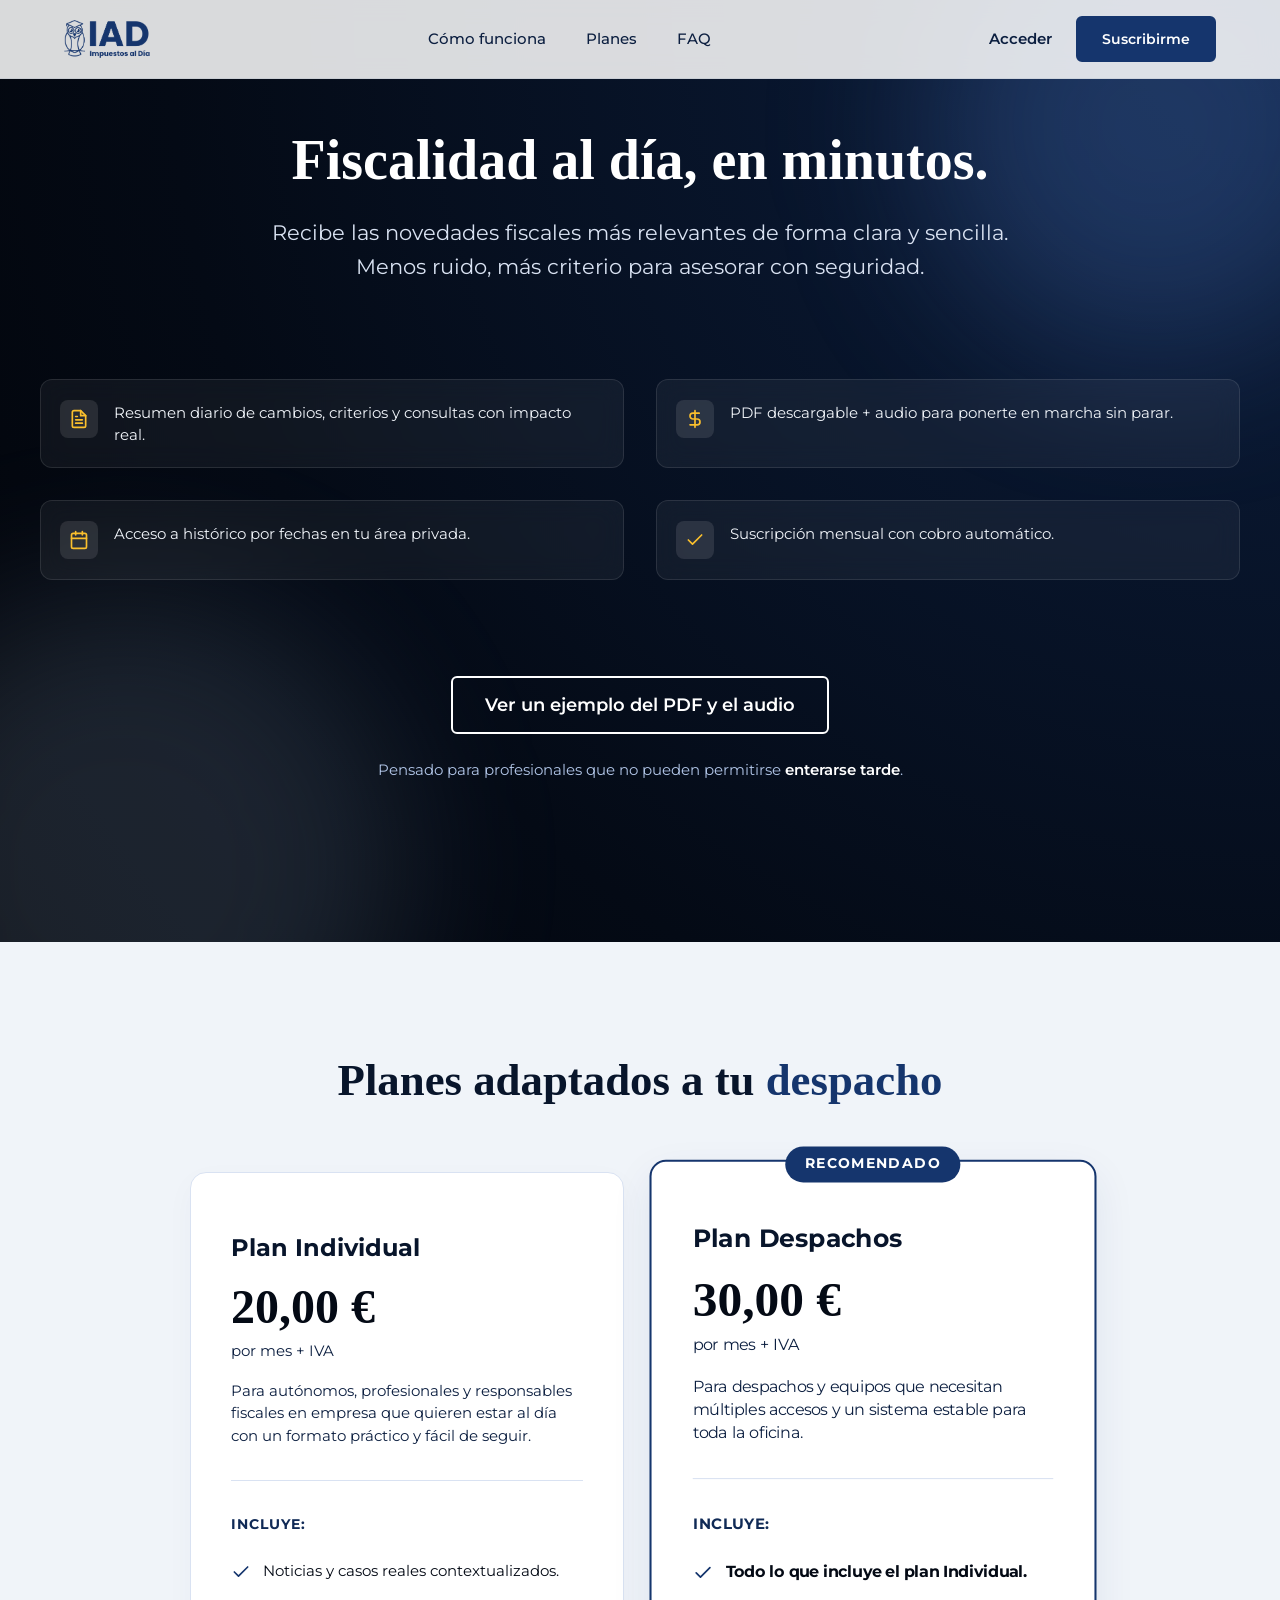
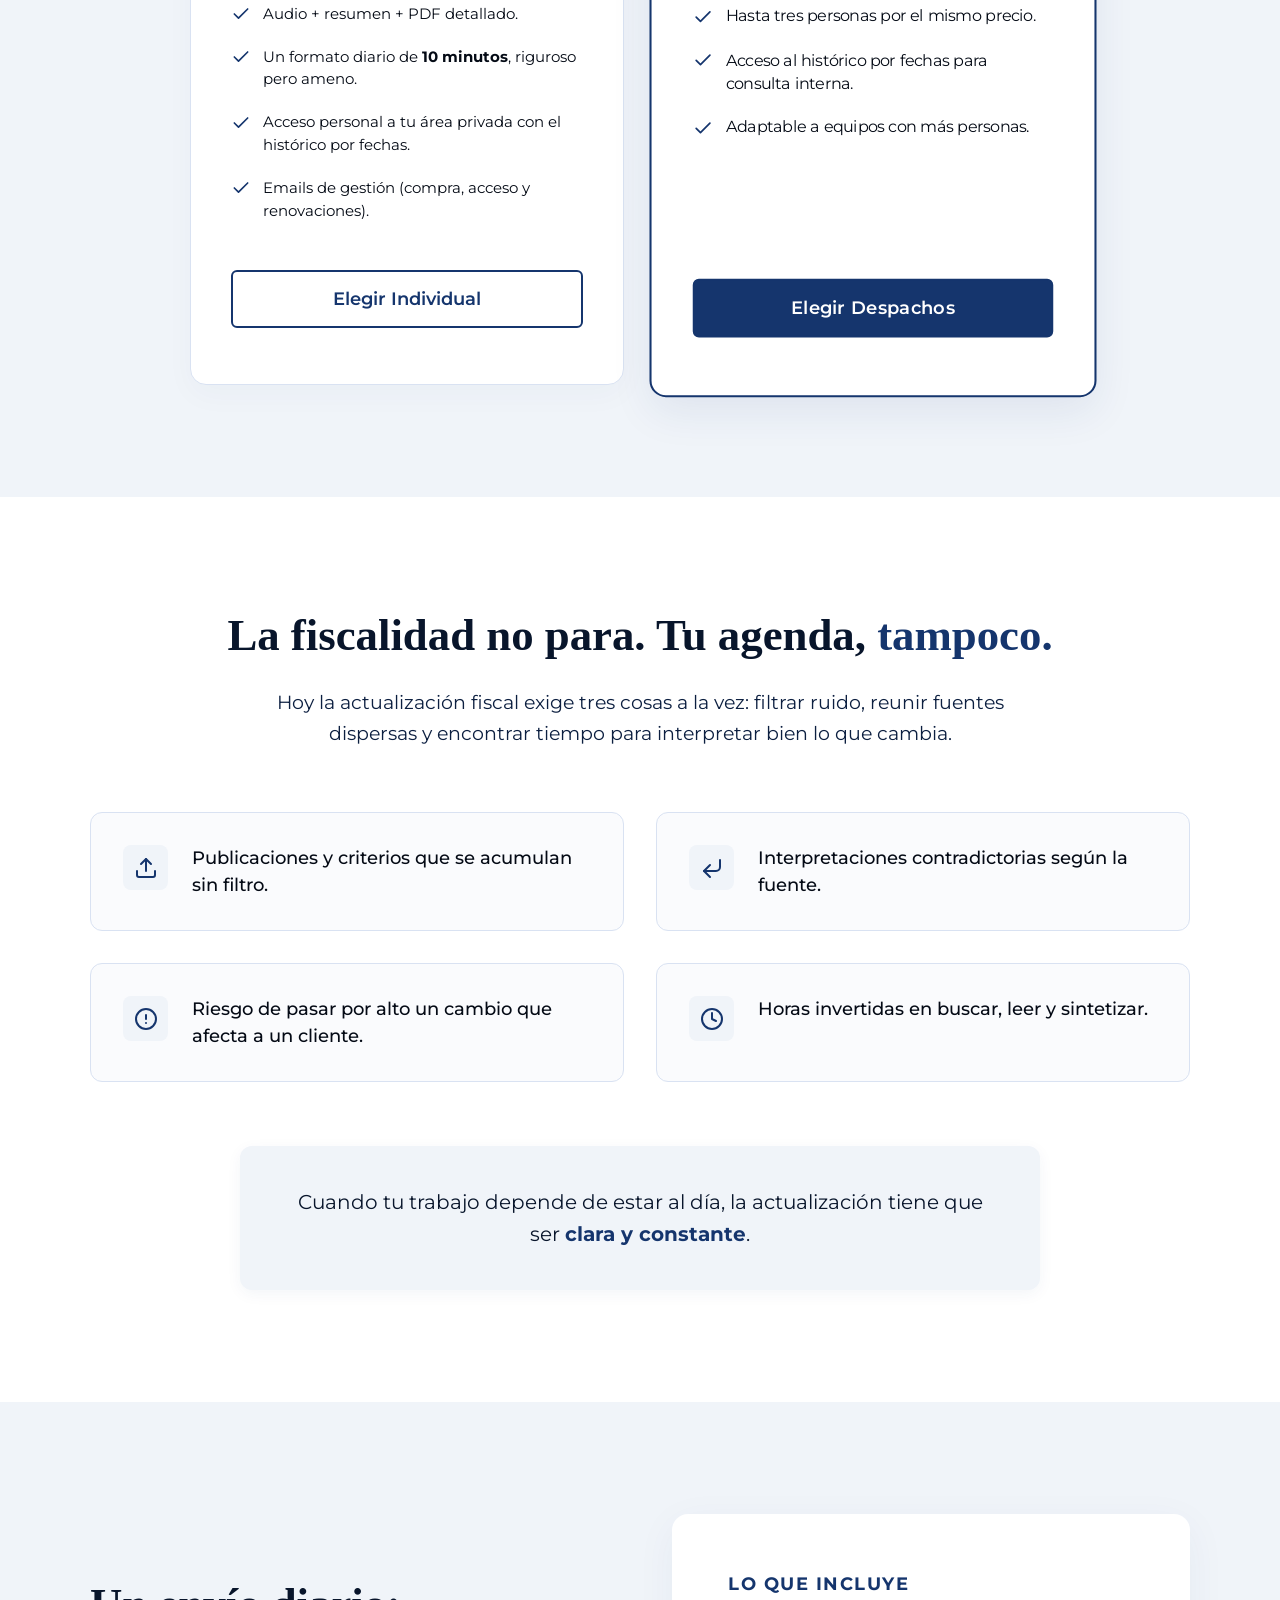
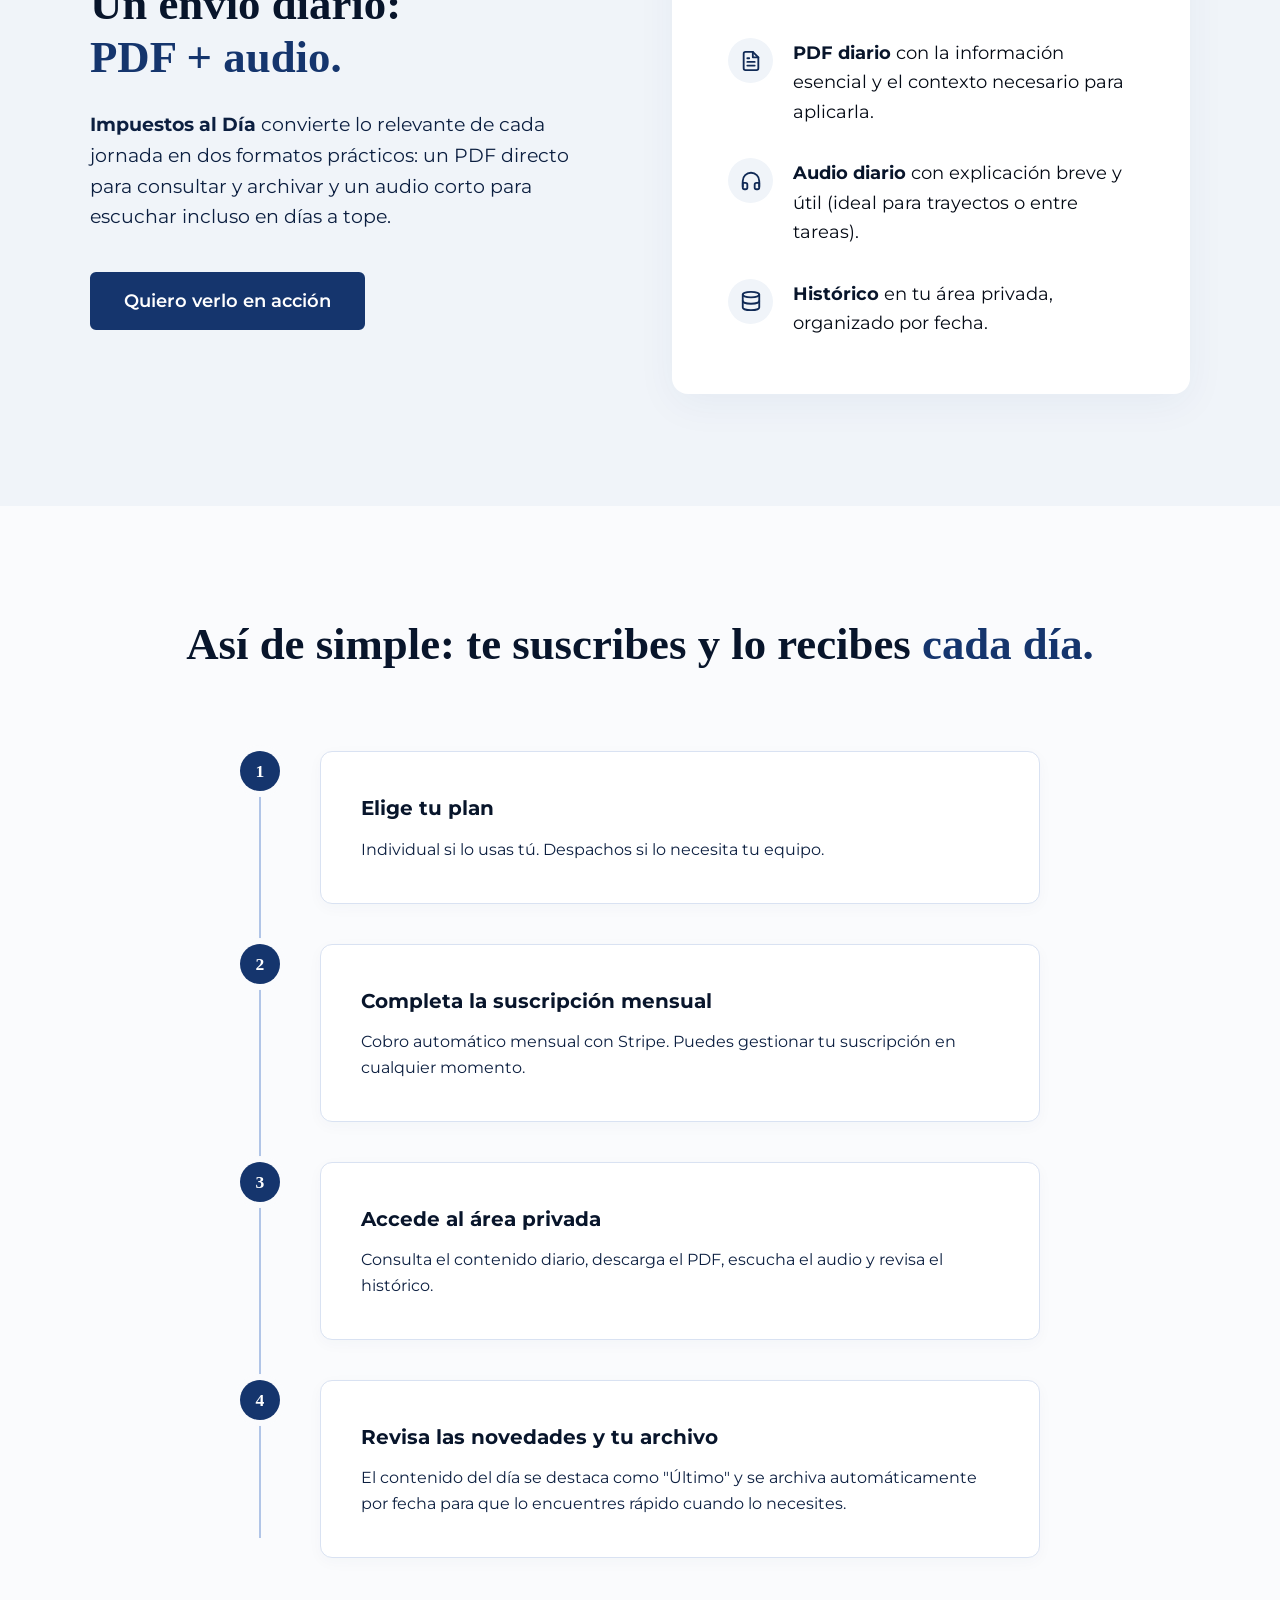
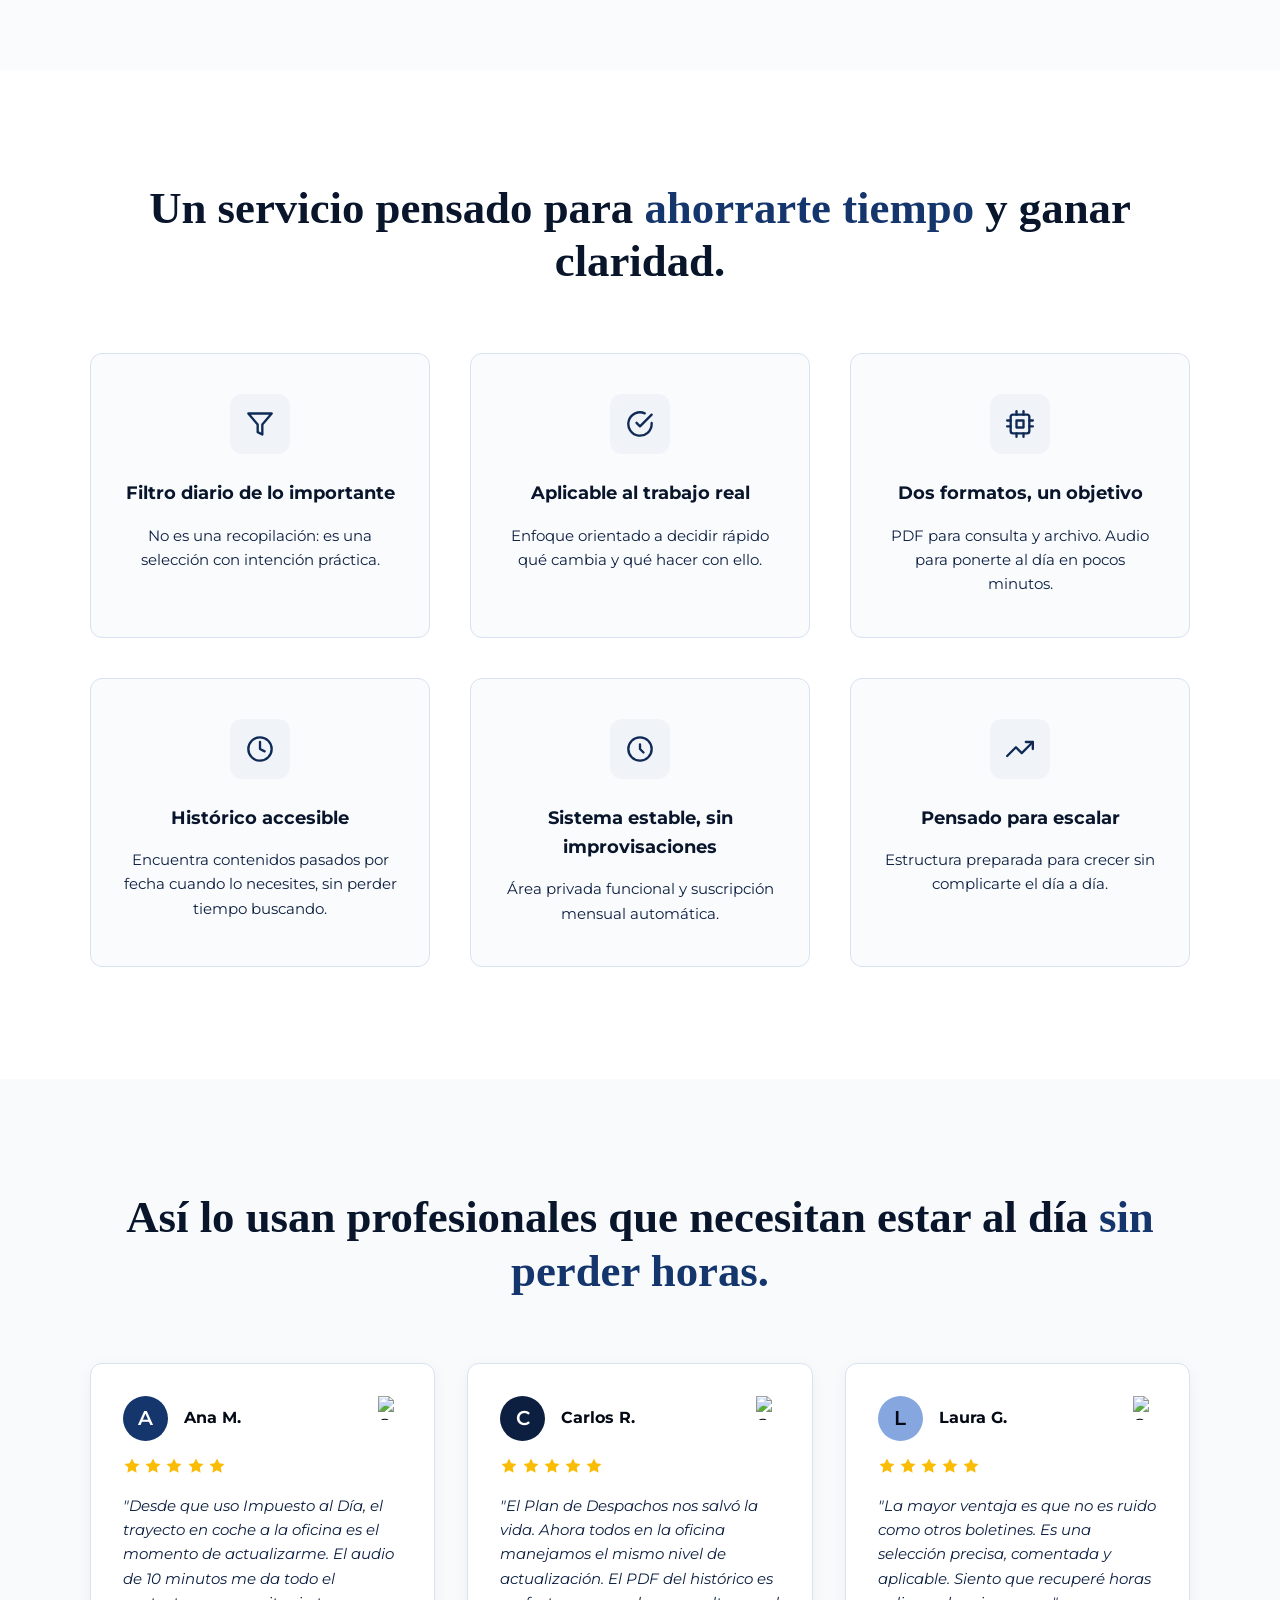
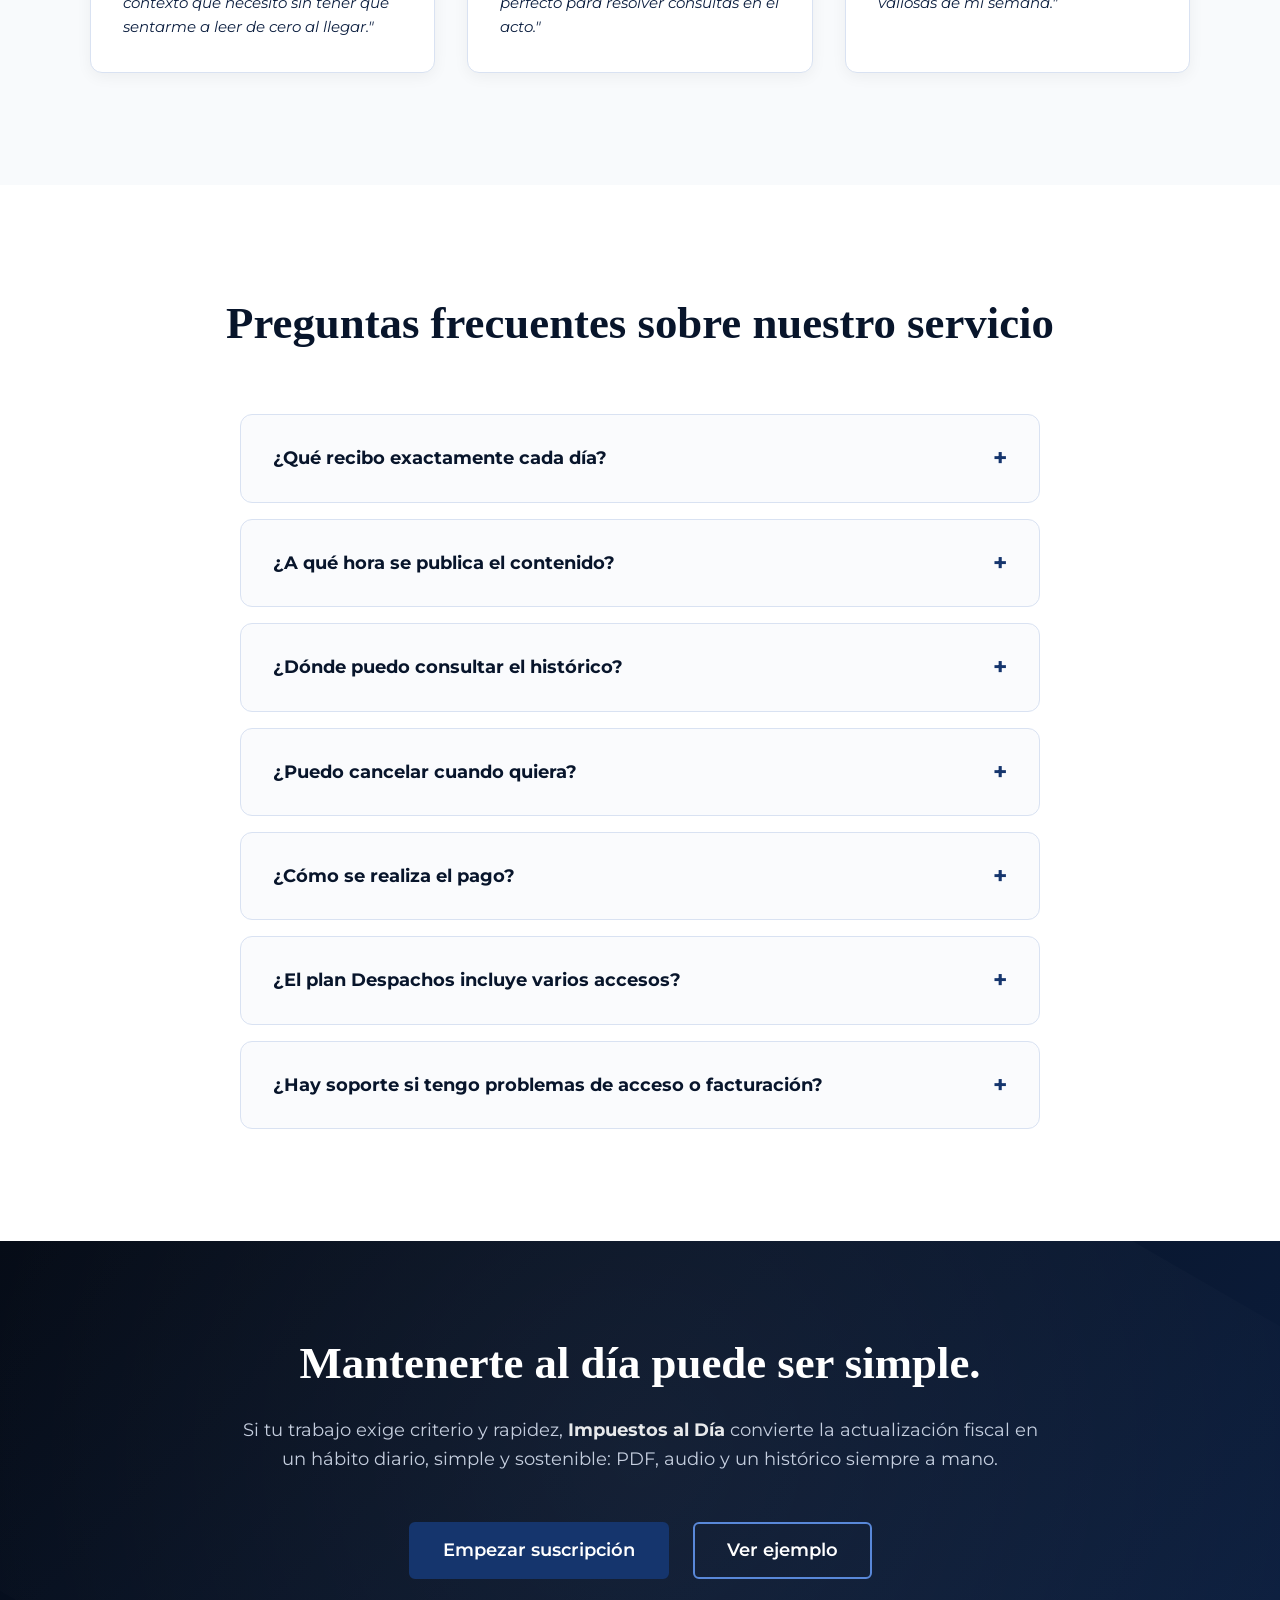
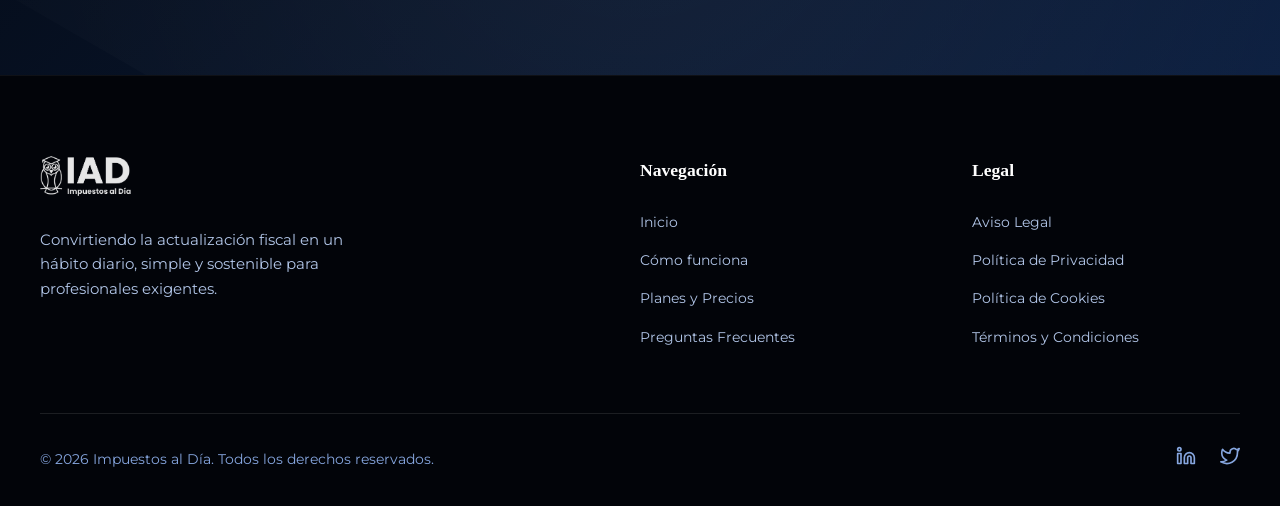
==== commit 263d0ec8: "up plan" ====
--- a/pages/home/index.html
+++ b/pages/home/index.html
@@ -102,11 +102,128 @@
 
                 <div class="hero-footer delay-4">
                     <div class="hero-actions">
-                        <a href="#suscribirme" class="btn-primary btn-large">Suscribirme ahora</a>
                         <a href="#ejemplo" class="btn-secondary-light btn-large">Ver un ejemplo del PDF y el audio</a>
                     </div>
                     <p class="hero-trust-note">Pensado para profesionales que no pueden permitirse <strong>enterarse
                             tarde</strong>.</p>
+                </div>
+            </div>
+        </section>
+
+        <section class="pricing-section" id="planes">
+            <div class="container section-container">
+                <div class="pricing-header text-center">
+                    <h2 class="section-title">Planes adaptados a tu <span class="highlight-text">despacho</span></h2>
+                </div>
+
+                <div class="pricing-grid">
+                    <!-- Plan Individual -->
+                    <div class="pricing-card">
+                        <div class="pricing-card-header">
+                            <h3 class="plan-name">Plan Individual</h3>
+                            <div class="plan-price">
+                                <span class="price-number">20,00 €</span>
+                                <span class="price-period">por mes + IVA</span>
+                            </div>
+                            <p class="plan-desc">Para autónomos, profesionales y responsables fiscales en empresa que
+                                quieren estar al día con un formato práctico y fácil de seguir.</p>
+                        </div>
+                        <div class="pricing-card-body">
+                            <h4 class="plan-includes-title">Incluye:</h4>
+                            <ul class="plan-features">
+                                <li>
+                                    <svg viewBox="0 0 24 24" fill="none" stroke="currentColor" stroke-width="2"
+                                        stroke-linecap="round" stroke-linejoin="round">
+                                        <polyline points="20 6 9 17 4 12"></polyline>
+                                    </svg>
+                                    <span>Noticias y casos reales contextualizados.</span>
+                                </li>
+                                <li>
+                                    <svg viewBox="0 0 24 24" fill="none" stroke="currentColor" stroke-width="2"
+                                        stroke-linecap="round" stroke-linejoin="round">
+                                        <polyline points="20 6 9 17 4 12"></polyline>
+                                    </svg>
+                                    <span>Audio + resumen + PDF detallado.</span>
+                                </li>
+                                <li>
+                                    <svg viewBox="0 0 24 24" fill="none" stroke="currentColor" stroke-width="2"
+                                        stroke-linecap="round" stroke-linejoin="round">
+                                        <polyline points="20 6 9 17 4 12"></polyline>
+                                    </svg>
+                                    <span>Un formato diario de <strong>10 minutos</strong>, riguroso pero ameno.</span>
+                                </li>
+                                <li>
+                                    <svg viewBox="0 0 24 24" fill="none" stroke="currentColor" stroke-width="2"
+                                        stroke-linecap="round" stroke-linejoin="round">
+                                        <polyline points="20 6 9 17 4 12"></polyline>
+                                    </svg>
+                                    <span>Acceso personal a tu área privada con el histórico por fechas.</span>
+                                </li>
+                                <li>
+                                    <svg viewBox="0 0 24 24" fill="none" stroke="currentColor" stroke-width="2"
+                                        stroke-linecap="round" stroke-linejoin="round">
+                                        <polyline points="20 6 9 17 4 12"></polyline>
+                                    </svg>
+                                    <span>Emails de gestión (compra, acceso y renovaciones).</span>
+                                </li>
+                            </ul>
+                        </div>
+                        <div class="pricing-card-footer">
+                            <a href="#suscribirme-individual" class="btn-secondary btn-large btn-block">Elegir
+                                Individual</a>
+                        </div>
+                    </div>
+
+                    <!-- Plan Despachos -->
+                    <div class="pricing-card popular-plan">
+                        <div class="popular-badge">Recomendado</div>
+                        <div class="pricing-card-header">
+                            <h3 class="plan-name">Plan Despachos</h3>
+                            <div class="plan-price">
+                                <span class="price-number">30,00 €</span>
+                                <span class="price-period">por mes + IVA</span>
+                            </div>
+                            <p class="plan-desc">Para despachos y equipos que necesitan múltiples accesos y un sistema
+                                estable para toda la oficina.</p>
+                        </div>
+                        <div class="pricing-card-body">
+                            <h4 class="plan-includes-title">Incluye:</h4>
+                            <ul class="plan-features">
+                                <li>
+                                    <svg viewBox="0 0 24 24" fill="none" stroke="currentColor" stroke-width="2"
+                                        stroke-linecap="round" stroke-linejoin="round">
+                                        <polyline points="20 6 9 17 4 12"></polyline>
+                                    </svg>
+                                    <span><strong>Todo lo que incluye el plan Individual.</strong></span>
+                                </li>
+                                <li>
+                                    <svg viewBox="0 0 24 24" fill="none" stroke="currentColor" stroke-width="2"
+                                        stroke-linecap="round" stroke-linejoin="round">
+                                        <polyline points="20 6 9 17 4 12"></polyline>
+                                    </svg>
+                                    <span>Hasta tres personas por el mismo precio.</span>
+                                </li>
+                                <li>
+                                    <svg viewBox="0 0 24 24" fill="none" stroke="currentColor" stroke-width="2"
+                                        stroke-linecap="round" stroke-linejoin="round">
+                                        <polyline points="20 6 9 17 4 12"></polyline>
+                                    </svg>
+                                    <span>Acceso al histórico por fechas para consulta interna.</span>
+                                </li>
+                                <li>
+                                    <svg viewBox="0 0 24 24" fill="none" stroke="currentColor" stroke-width="2"
+                                        stroke-linecap="round" stroke-linejoin="round">
+                                        <polyline points="20 6 9 17 4 12"></polyline>
+                                    </svg>
+                                    <span>Adaptable a equipos con más personas.</span>
+                                </li>
+                            </ul>
+                        </div>
+                        <div class="pricing-card-footer">
+                            <a href="#suscribirme-despachos" class="btn-primary btn-large btn-block">Elegir
+                                Despachos</a>
+                        </div>
+                    </div>
                 </div>
             </div>
         </section>
@@ -288,124 +405,6 @@
                             <h3 class="step-title">Revisa las novedades y tu archivo</h3>
                             <p class="step-desc">El contenido del día se destaca como "Último" y se archiva
                                 automáticamente por fecha para que lo encuentres rápido cuando lo necesites.</p>
-                        </div>
-                    </div>
-                </div>
-            </div>
-        </section>
-
-        <section class="pricing-section" id="planes">
-            <div class="container section-container">
-                <div class="pricing-header text-center">
-                    <h2 class="section-title">Planes adaptados a tu <span class="highlight-text">despacho</span></h2>
-                </div>
-
-                <div class="pricing-grid">
-                    <!-- Plan Individual -->
-                    <div class="pricing-card">
-                        <div class="pricing-card-header">
-                            <h3 class="plan-name">Plan Individual</h3>
-                            <div class="plan-price">
-                                <span class="price-number">20,00 €</span>
-                                <span class="price-period">por mes + IVA</span>
-                            </div>
-                            <p class="plan-desc">Para autónomos, profesionales y responsables fiscales en empresa que
-                                quieren estar al día con un formato práctico y fácil de seguir.</p>
-                        </div>
-                        <div class="pricing-card-body">
-                            <h4 class="plan-includes-title">Incluye:</h4>
-                            <ul class="plan-features">
-                                <li>
-                                    <svg viewBox="0 0 24 24" fill="none" stroke="currentColor" stroke-width="2"
-                                        stroke-linecap="round" stroke-linejoin="round">
-                                        <polyline points="20 6 9 17 4 12"></polyline>
-                                    </svg>
-                                    <span>Noticias y casos reales contextualizados.</span>
-                                </li>
-                                <li>
-                                    <svg viewBox="0 0 24 24" fill="none" stroke="currentColor" stroke-width="2"
-                                        stroke-linecap="round" stroke-linejoin="round">
-                                        <polyline points="20 6 9 17 4 12"></polyline>
-                                    </svg>
-                                    <span>Audio + resumen + PDF detallado.</span>
-                                </li>
-                                <li>
-                                    <svg viewBox="0 0 24 24" fill="none" stroke="currentColor" stroke-width="2"
-                                        stroke-linecap="round" stroke-linejoin="round">
-                                        <polyline points="20 6 9 17 4 12"></polyline>
-                                    </svg>
-                                    <span>Un formato diario de <strong>10 minutos</strong>, riguroso pero ameno.</span>
-                                </li>
-                                <li>
-                                    <svg viewBox="0 0 24 24" fill="none" stroke="currentColor" stroke-width="2"
-                                        stroke-linecap="round" stroke-linejoin="round">
-                                        <polyline points="20 6 9 17 4 12"></polyline>
-                                    </svg>
-                                    <span>Acceso personal a tu área privada con el histórico por fechas.</span>
-                                </li>
-                                <li>
-                                    <svg viewBox="0 0 24 24" fill="none" stroke="currentColor" stroke-width="2"
-                                        stroke-linecap="round" stroke-linejoin="round">
-                                        <polyline points="20 6 9 17 4 12"></polyline>
-                                    </svg>
-                                    <span>Emails de gestión (compra, acceso y renovaciones).</span>
-                                </li>
-                            </ul>
-                        </div>
-                        <div class="pricing-card-footer">
-                            <a href="#suscribirme-individual" class="btn-secondary btn-large btn-block">Elegir
-                                Individual</a>
-                        </div>
-                    </div>
-
-                    <!-- Plan Despachos -->
-                    <div class="pricing-card popular-plan">
-                        <div class="popular-badge">Recomendado</div>
-                        <div class="pricing-card-header">
-                            <h3 class="plan-name">Plan Despachos</h3>
-                            <div class="plan-price">
-                                <span class="price-number">30,00 €</span>
-                                <span class="price-period">por mes + IVA</span>
-                            </div>
-                            <p class="plan-desc">Para despachos y equipos que necesitan múltiples accesos y un sistema
-                                estable para toda la oficina.</p>
-                        </div>
-                        <div class="pricing-card-body">
-                            <h4 class="plan-includes-title">Incluye:</h4>
-                            <ul class="plan-features">
-                                <li>
-                                    <svg viewBox="0 0 24 24" fill="none" stroke="currentColor" stroke-width="2"
-                                        stroke-linecap="round" stroke-linejoin="round">
-                                        <polyline points="20 6 9 17 4 12"></polyline>
-                                    </svg>
-                                    <span><strong>Todo lo que incluye el plan Individual.</strong></span>
-                                </li>
-                                <li>
-                                    <svg viewBox="0 0 24 24" fill="none" stroke="currentColor" stroke-width="2"
-                                        stroke-linecap="round" stroke-linejoin="round">
-                                        <polyline points="20 6 9 17 4 12"></polyline>
-                                    </svg>
-                                    <span>Hasta tres personas por el mismo precio.</span>
-                                </li>
-                                <li>
-                                    <svg viewBox="0 0 24 24" fill="none" stroke="currentColor" stroke-width="2"
-                                        stroke-linecap="round" stroke-linejoin="round">
-                                        <polyline points="20 6 9 17 4 12"></polyline>
-                                    </svg>
-                                    <span>Acceso al histórico por fechas para consulta interna.</span>
-                                </li>
-                                <li>
-                                    <svg viewBox="0 0 24 24" fill="none" stroke="currentColor" stroke-width="2"
-                                        stroke-linecap="round" stroke-linejoin="round">
-                                        <polyline points="20 6 9 17 4 12"></polyline>
-                                    </svg>
-                                    <span>Adaptable a equipos con más personas.</span>
-                                </li>
-                            </ul>
-                        </div>
-                        <div class="pricing-card-footer">
-                            <a href="#suscribirme-despachos" class="btn-primary btn-large btn-block">Elegir
-                                Despachos</a>
                         </div>
                     </div>
                 </div>
--- a/pages/home/style.css
+++ b/pages/home/style.css
@@ -888,8 +888,8 @@
 ================================== */
 .testimonials-section {
     padding: 7rem 1rem;
-    background-color: var(--bg-section);
-    /* Fondo suave para contrastar con los beneficios blancos */
+    background-color: #f8fafc;
+    /* Gris ultra claro para diferenciar de benefits */
 }
 
 .testimonials-header {
@@ -1409,6 +1409,18 @@
         font-size: 2.2rem;
     }
 
+    .solution-lead {
+        text-align: center;
+    }
+
+    .solution-cta {
+        text-align: center;
+    }
+
+    .solution-content .section-title {
+        text-align: center;
+    }
+
     .problem-grid {
         grid-template-columns: 1fr;
     }
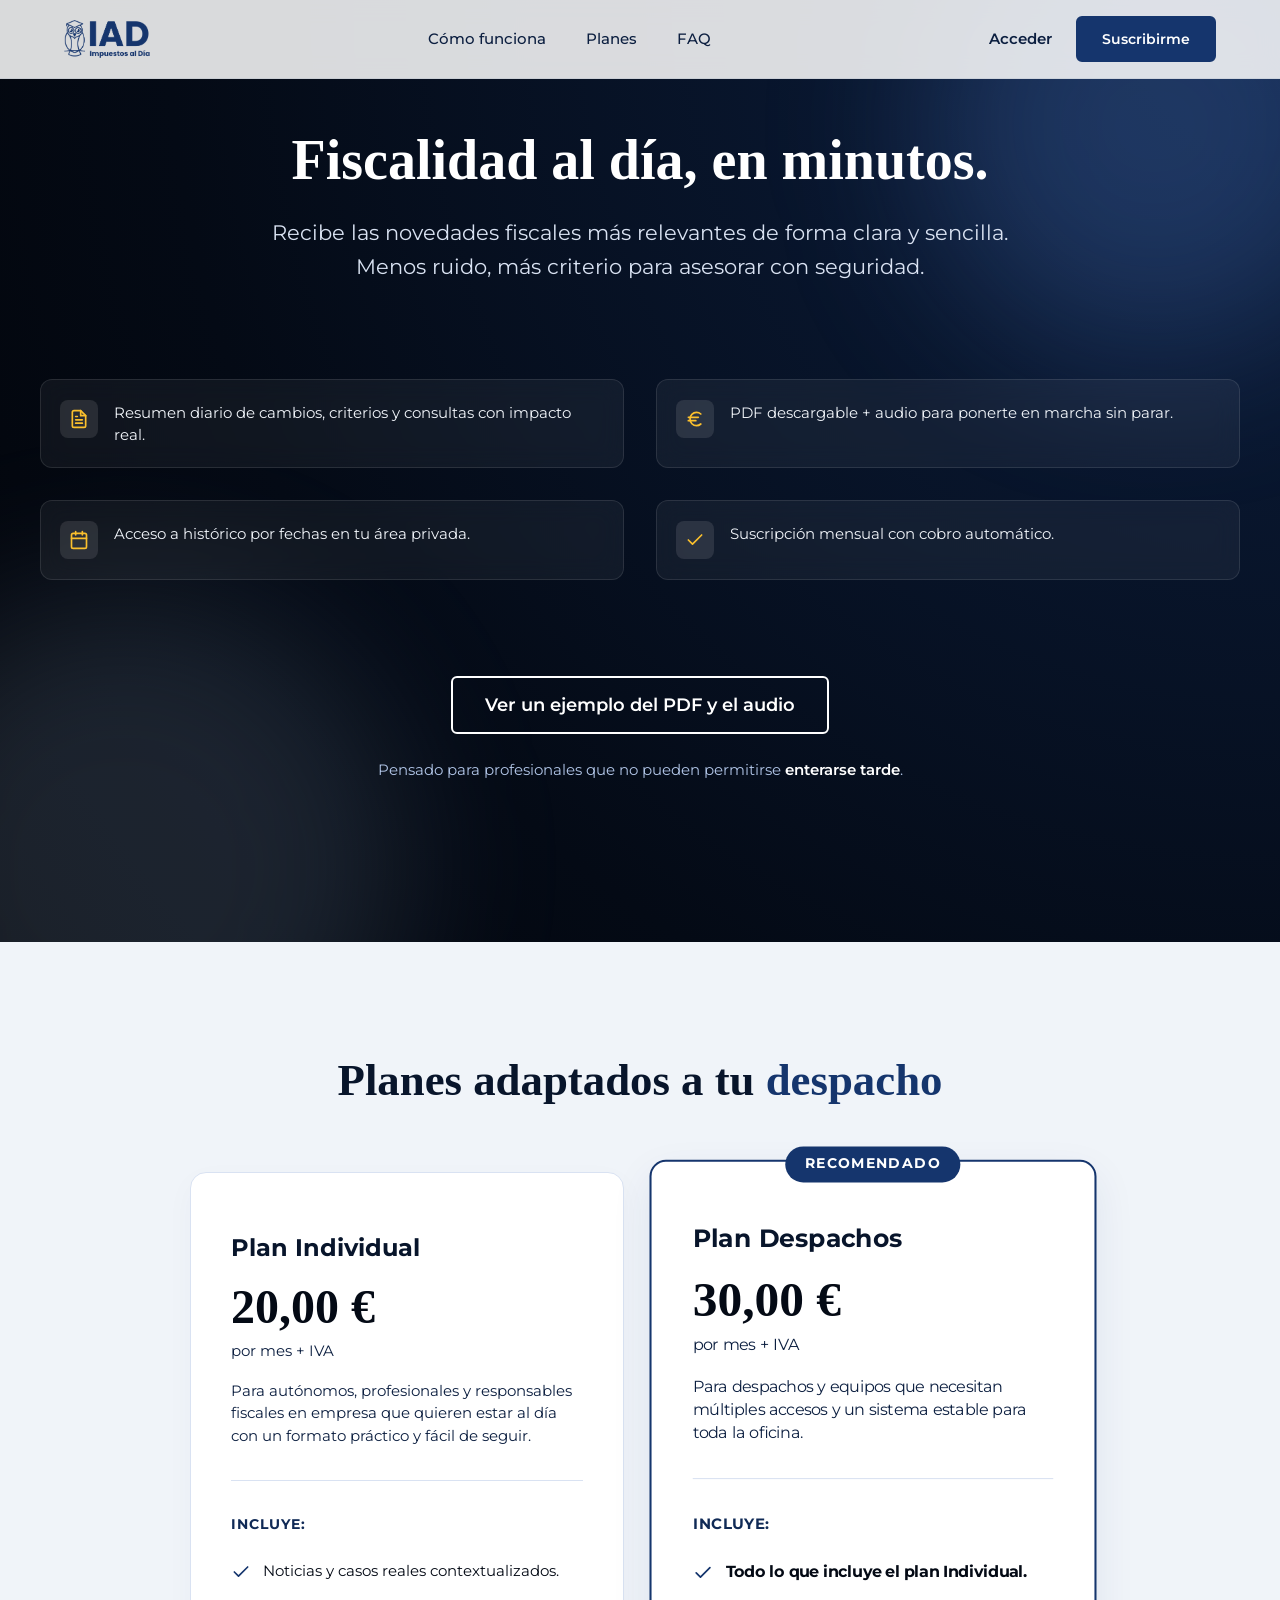
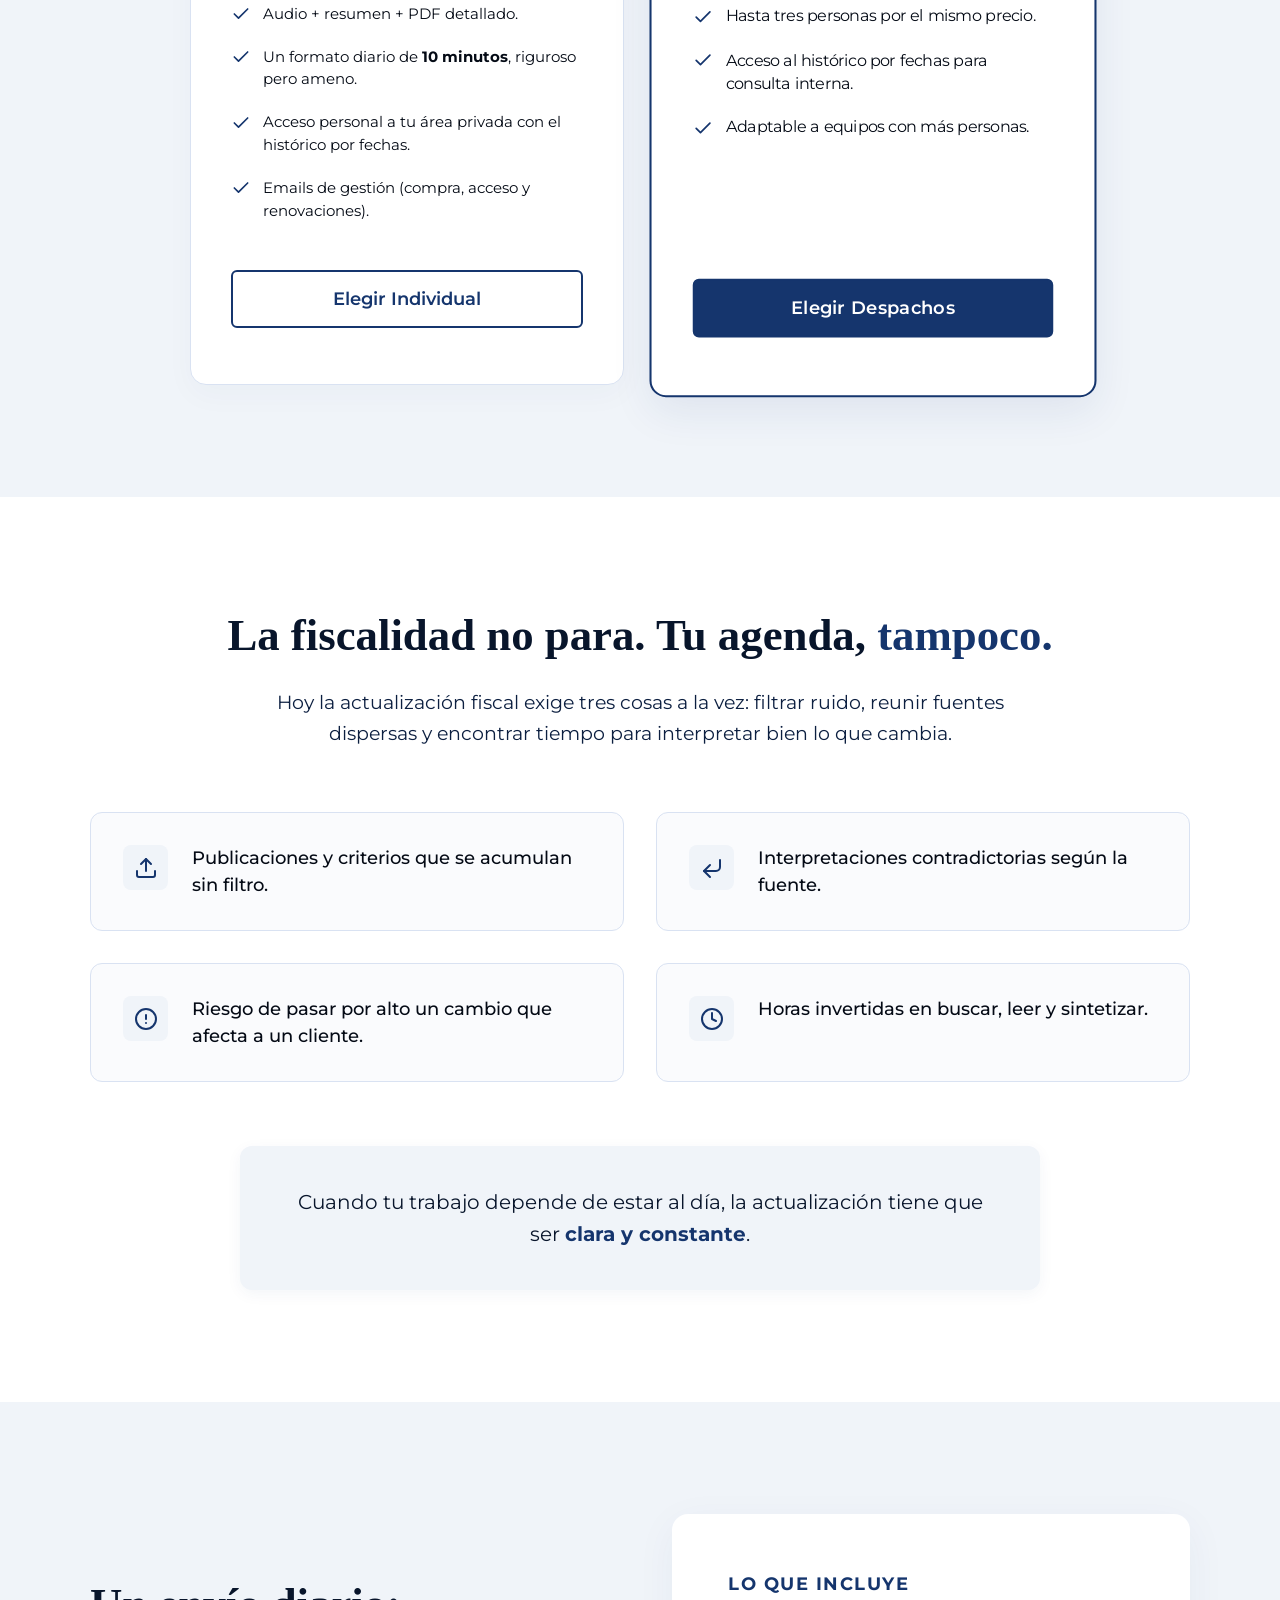
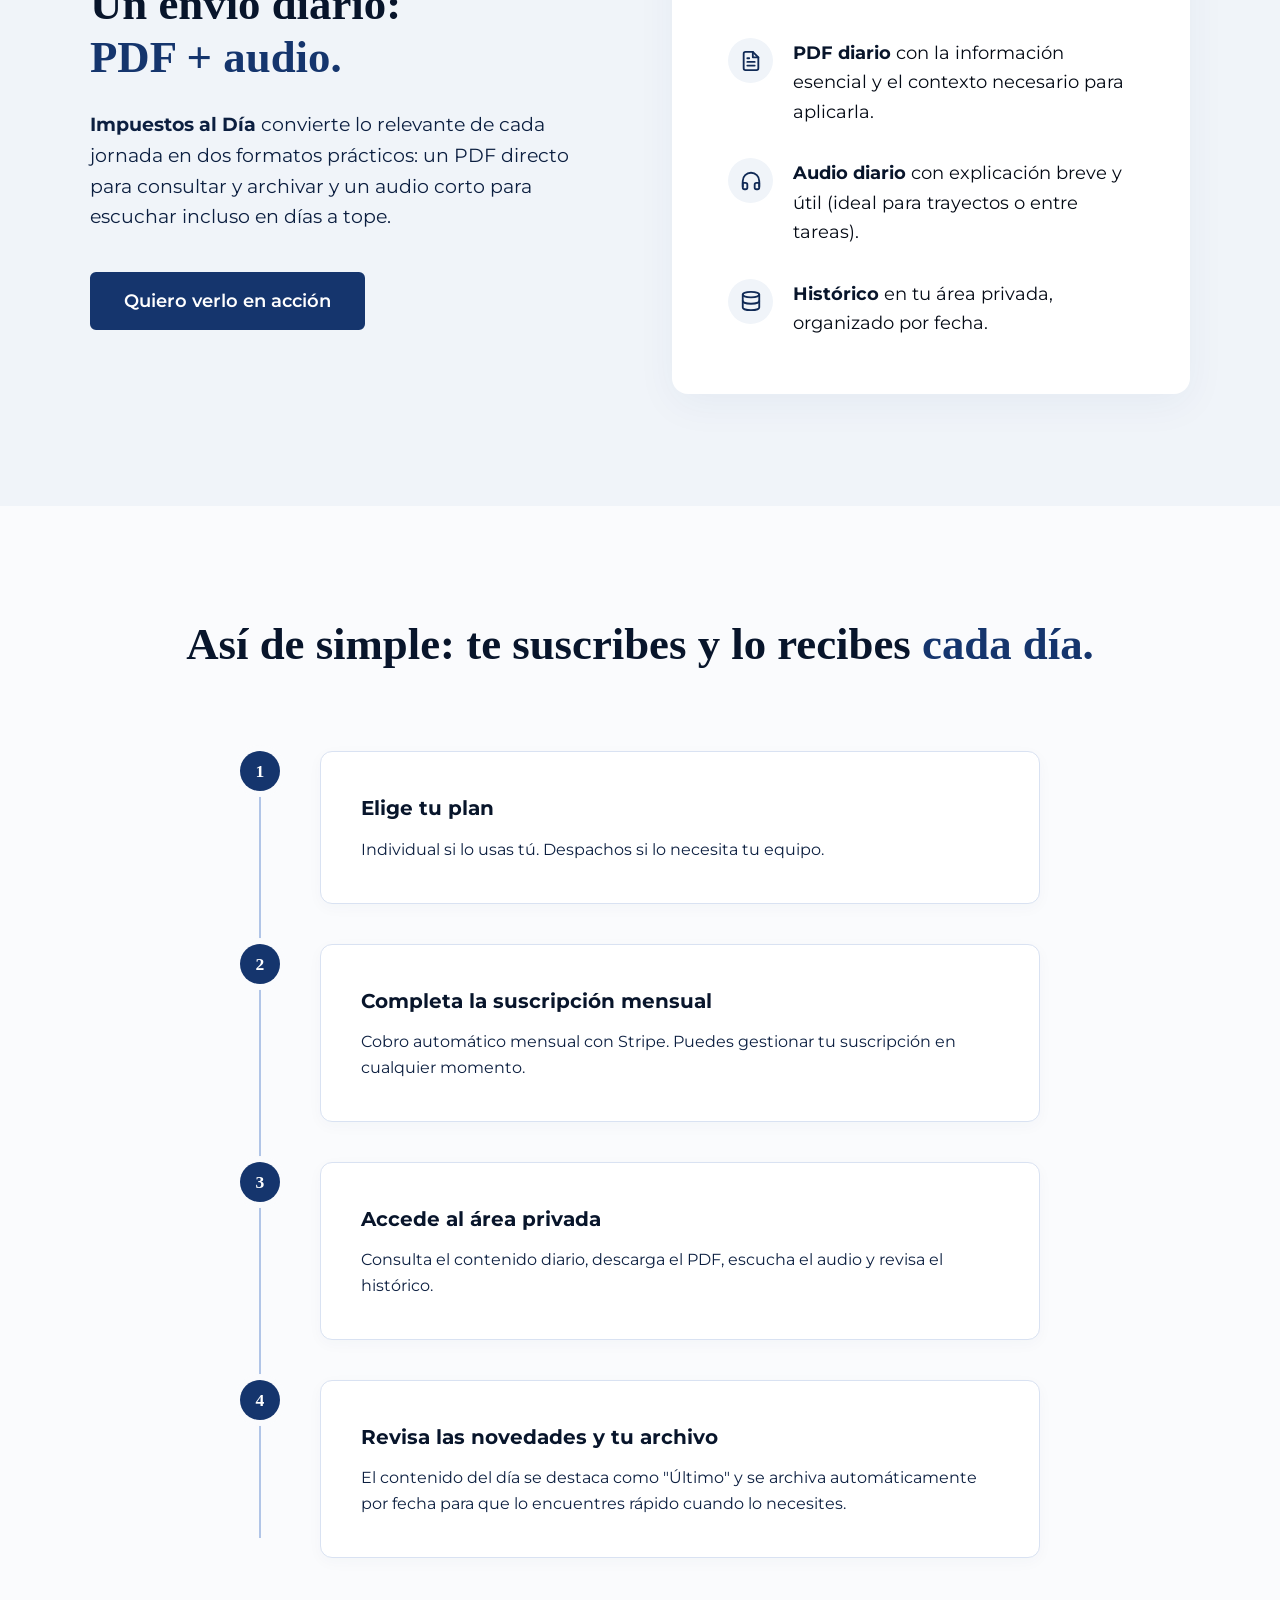
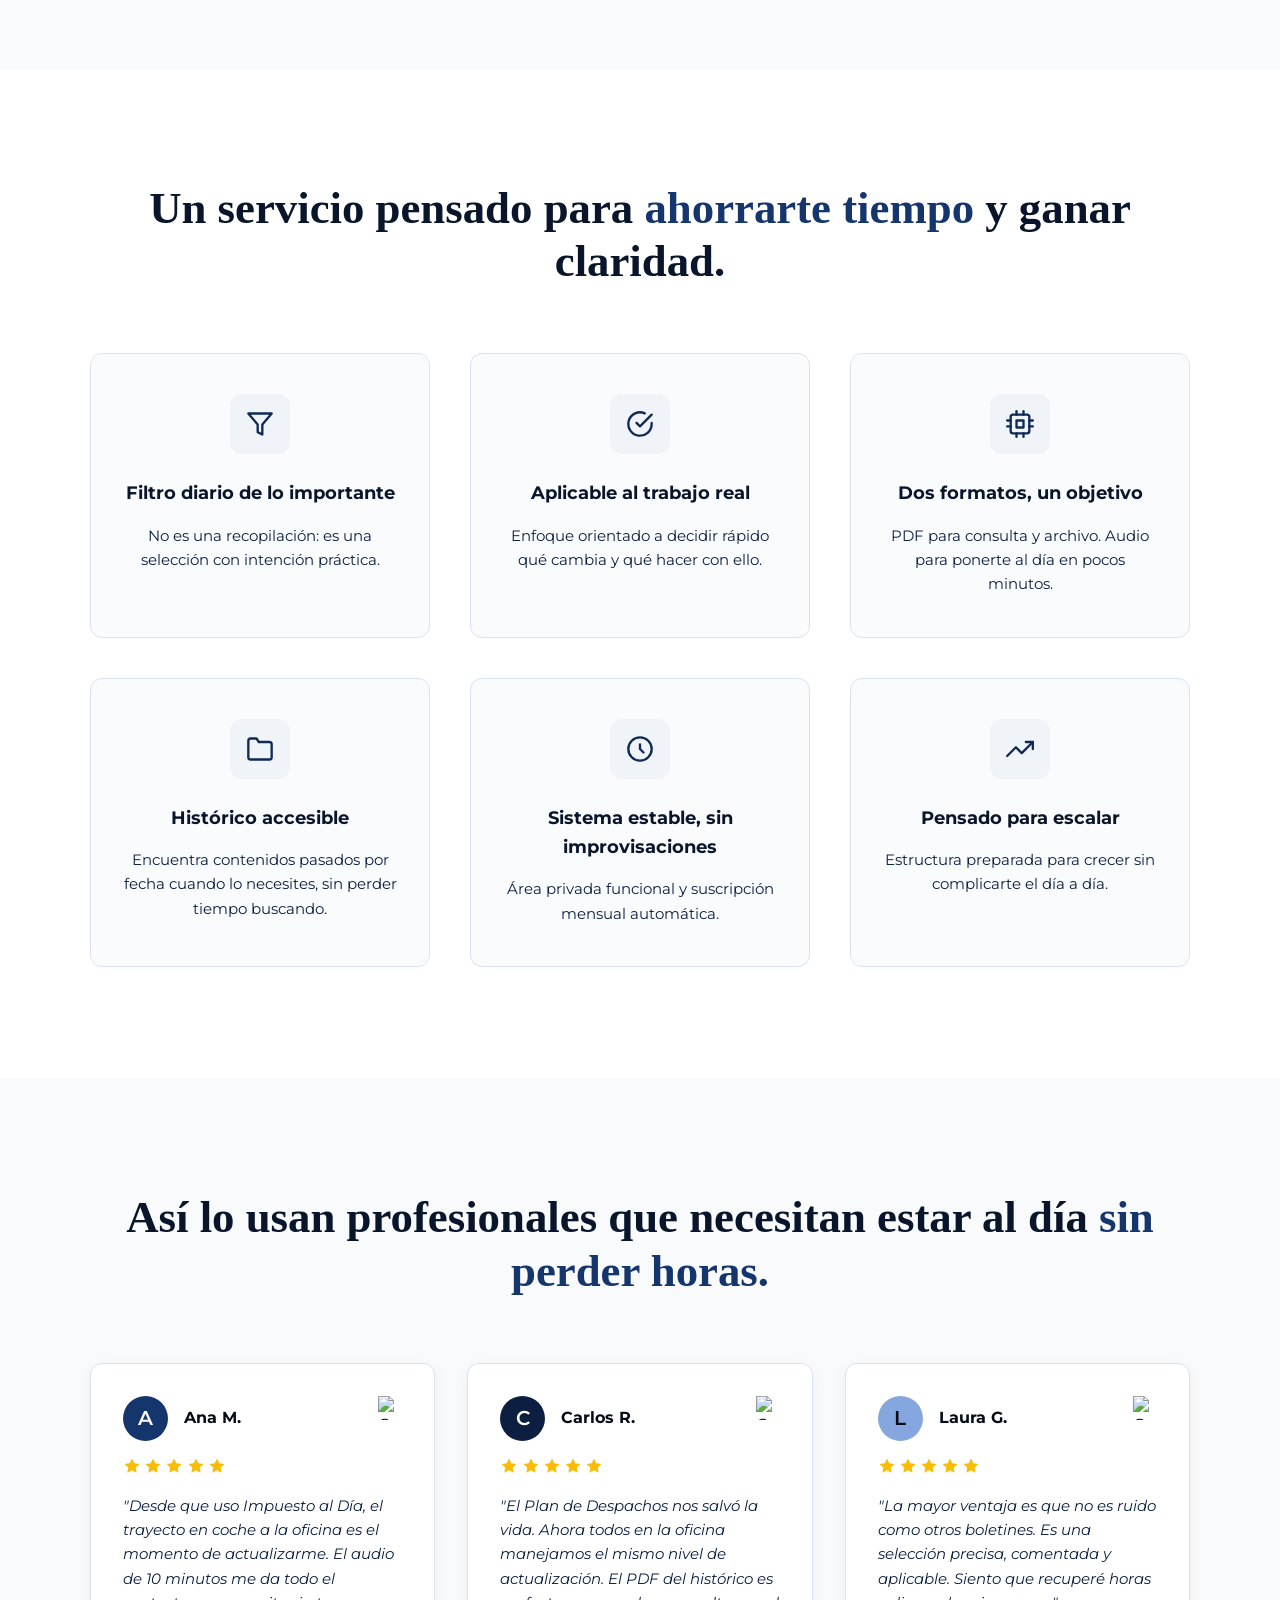
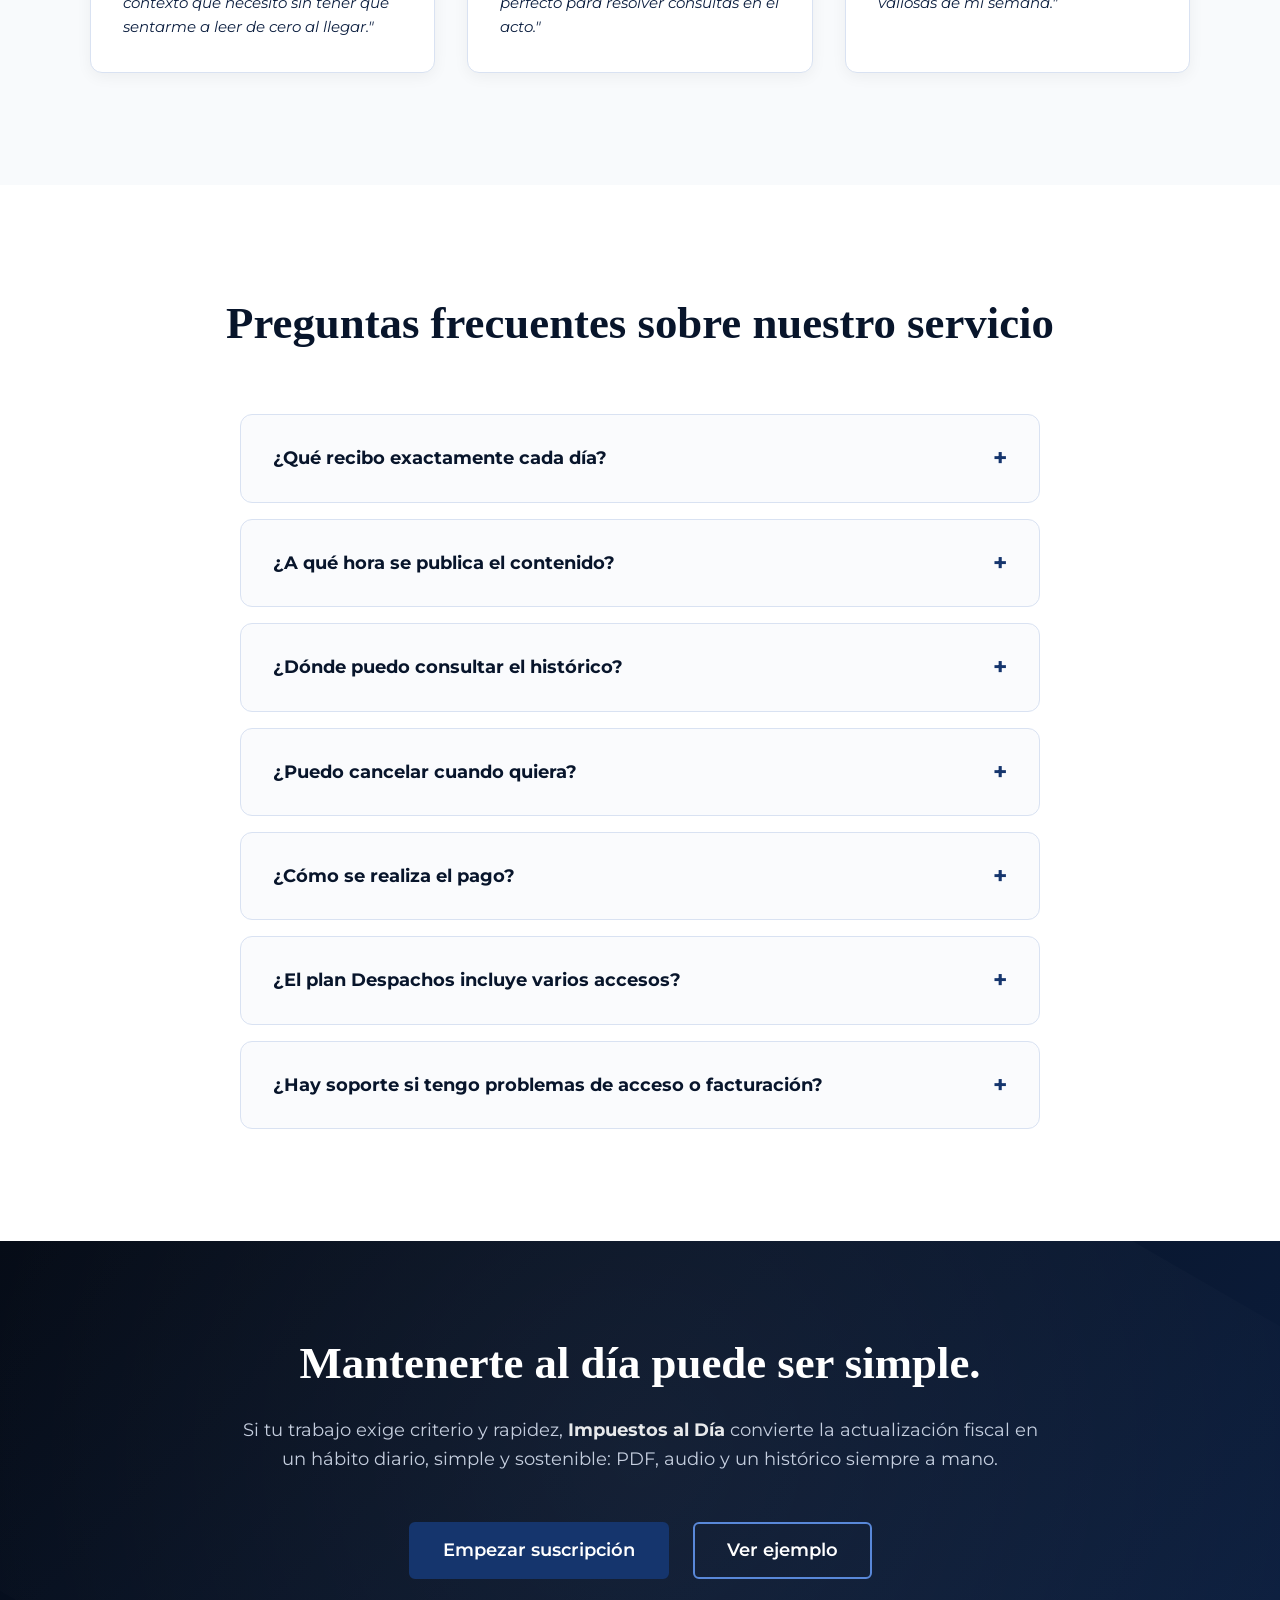
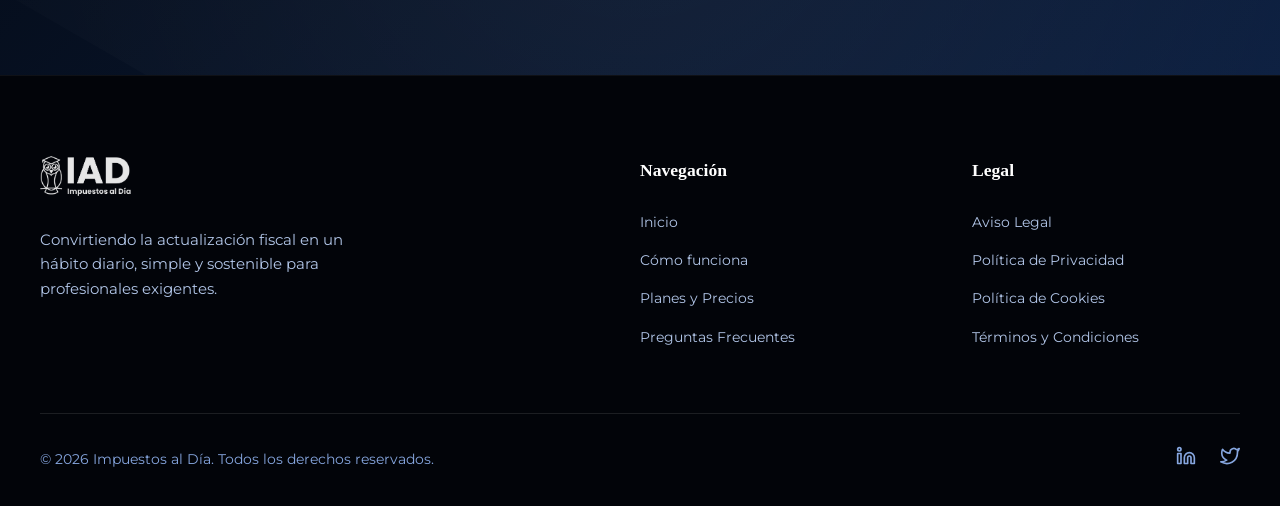
==== commit b5ba5f94: "feat: Update SVG icons for features and benefits on the home page." ====
--- a/pages/home/index.html
+++ b/pages/home/index.html
@@ -72,7 +72,11 @@
                         <div class="feature-icon">
                             <svg viewBox="0 0 24 24" fill="none" stroke="currentColor" stroke-width="2"
                                 stroke-linecap="round" stroke-linejoin="round">
-                                <path d="M12 2v20M17 5H9.5a3.5 3.5 0 0 0 0 7h5a3.5 3.5 0 0 1 0 7H6"></path>
+                                <path d="M4 10h12"></path>
+                                <path d="M4 14h9"></path>
+                                <path
+                                    d="M19 6a7.7 7.7 0 0 0-5.2-2A7.9 7.9 0 0 0 6 12c0 4.4 3.5 8 7.8 8 2 0 3.8-.8 5.2-2">
+                                </path>
                             </svg>
                         </div>
                         <p>PDF descargable + audio para ponerte en marcha sin parar.</p>
@@ -478,8 +482,8 @@
                         <div class="benefit-icon">
                             <svg viewBox="0 0 24 24" fill="none" stroke="currentColor" stroke-width="2"
                                 stroke-linecap="round" stroke-linejoin="round">
-                                <circle cx="12" cy="12" r="10"></circle>
-                                <polyline points="12 6 12 12 16 14"></polyline>
+                                <path d="M22 19a2 2 0 0 1-2 2H4a2 2 0 0 1-2-2V5a2 2 0 0 1 2-2h5l2 3h9a2 2 0 0 1 2 2z">
+                                </path>
                             </svg>
                         </div>
                         <div class="benefit-content">
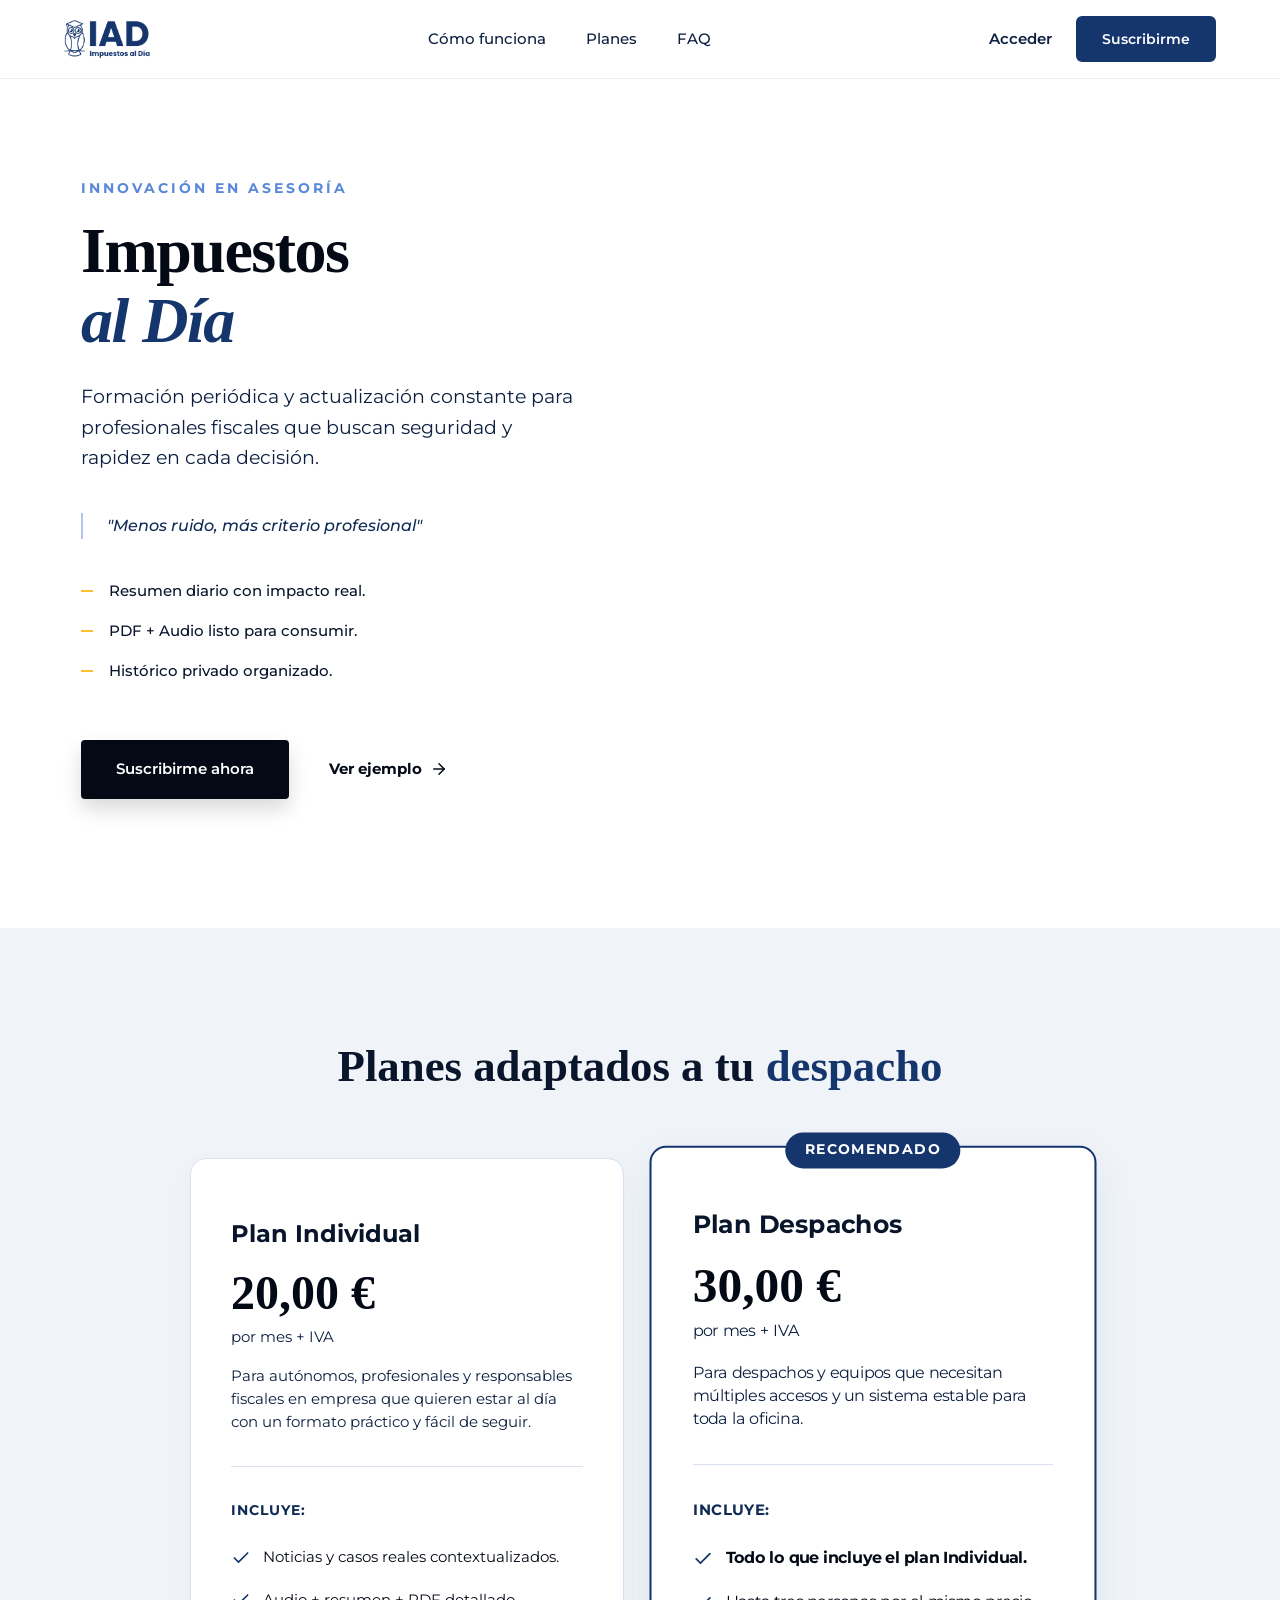
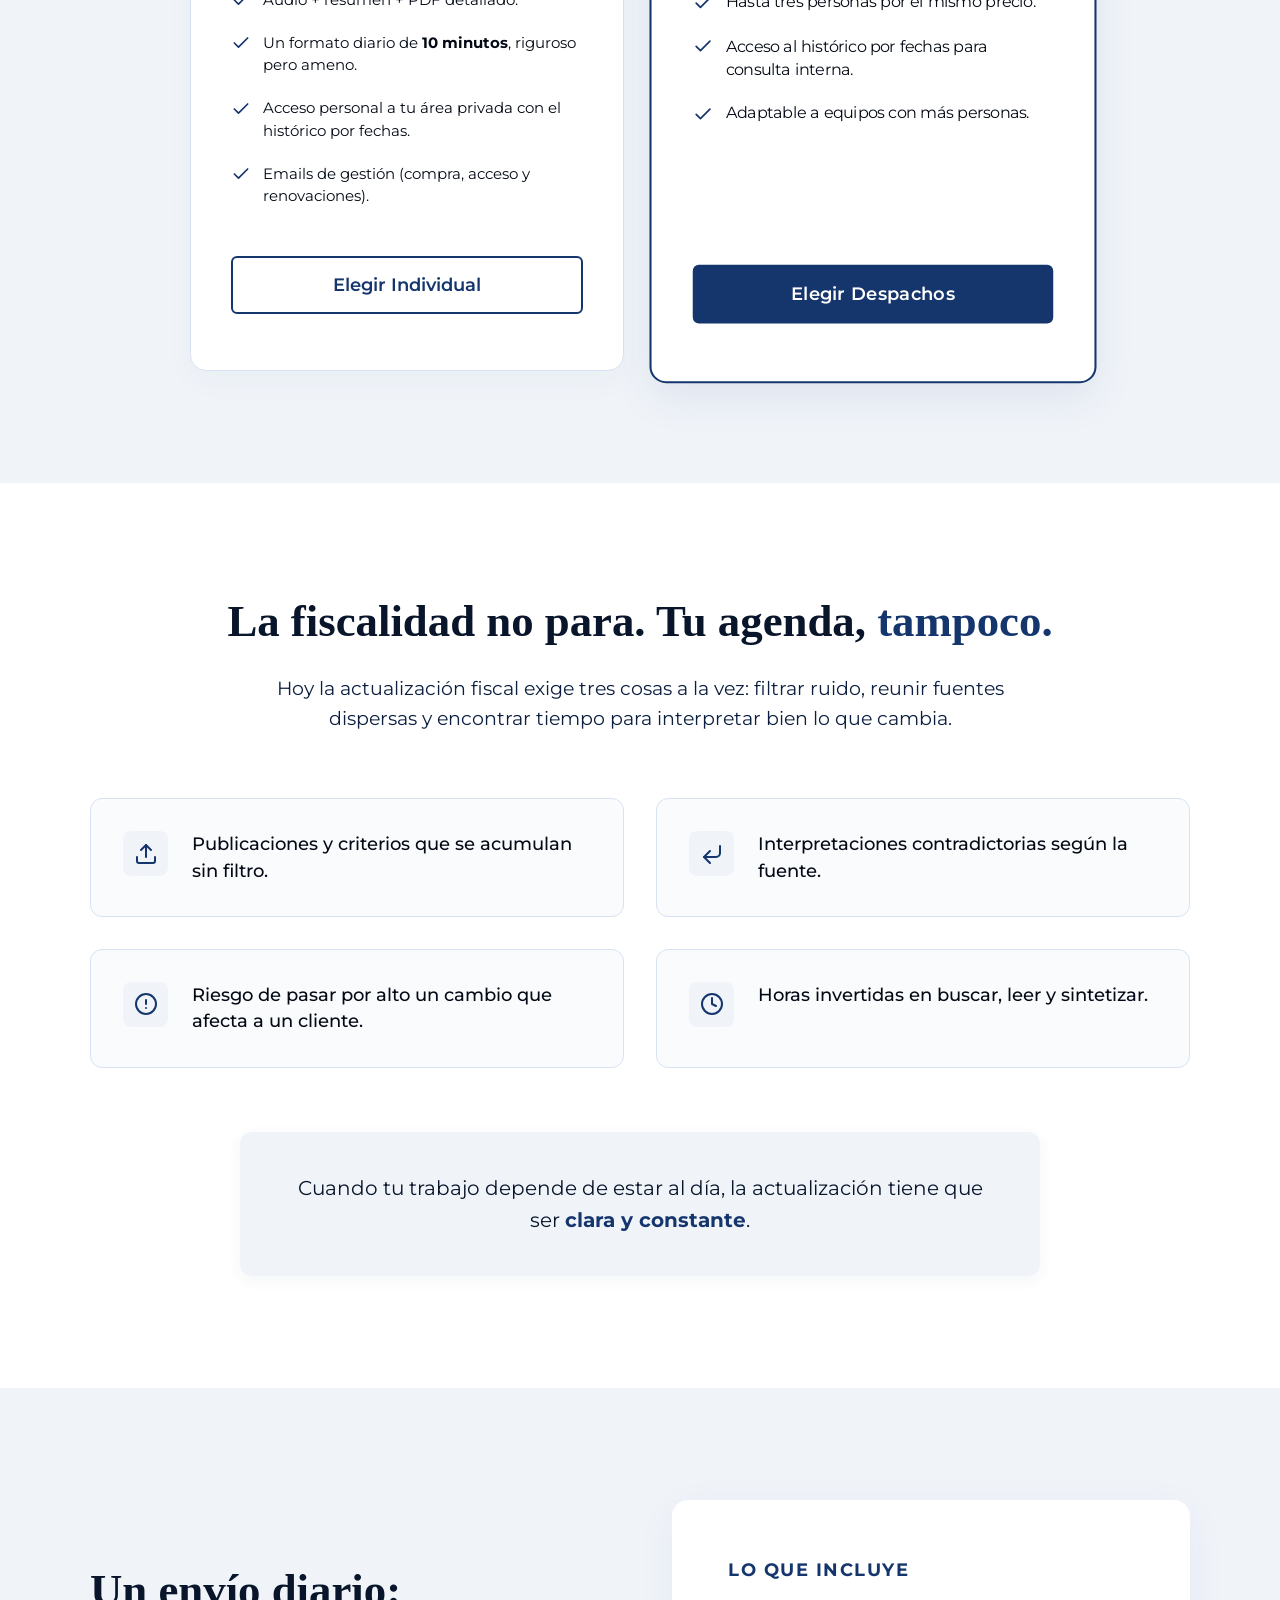
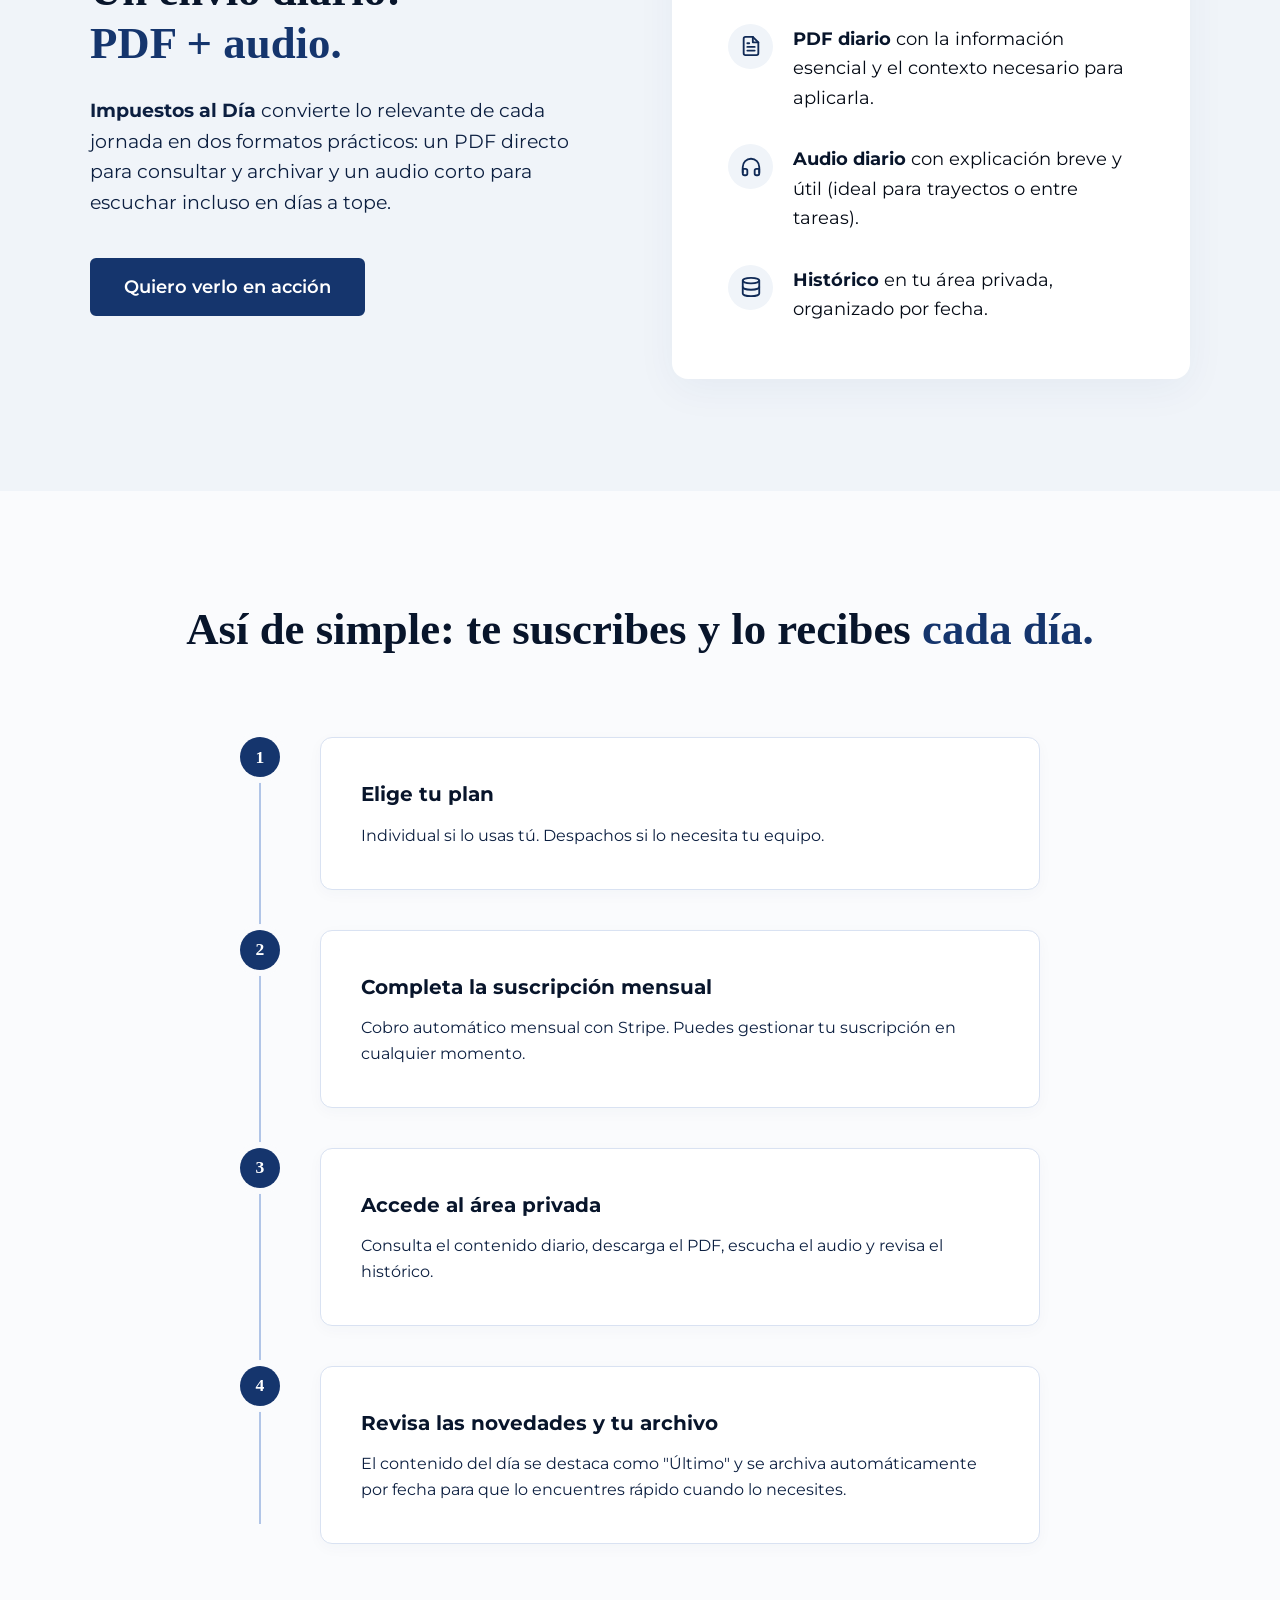
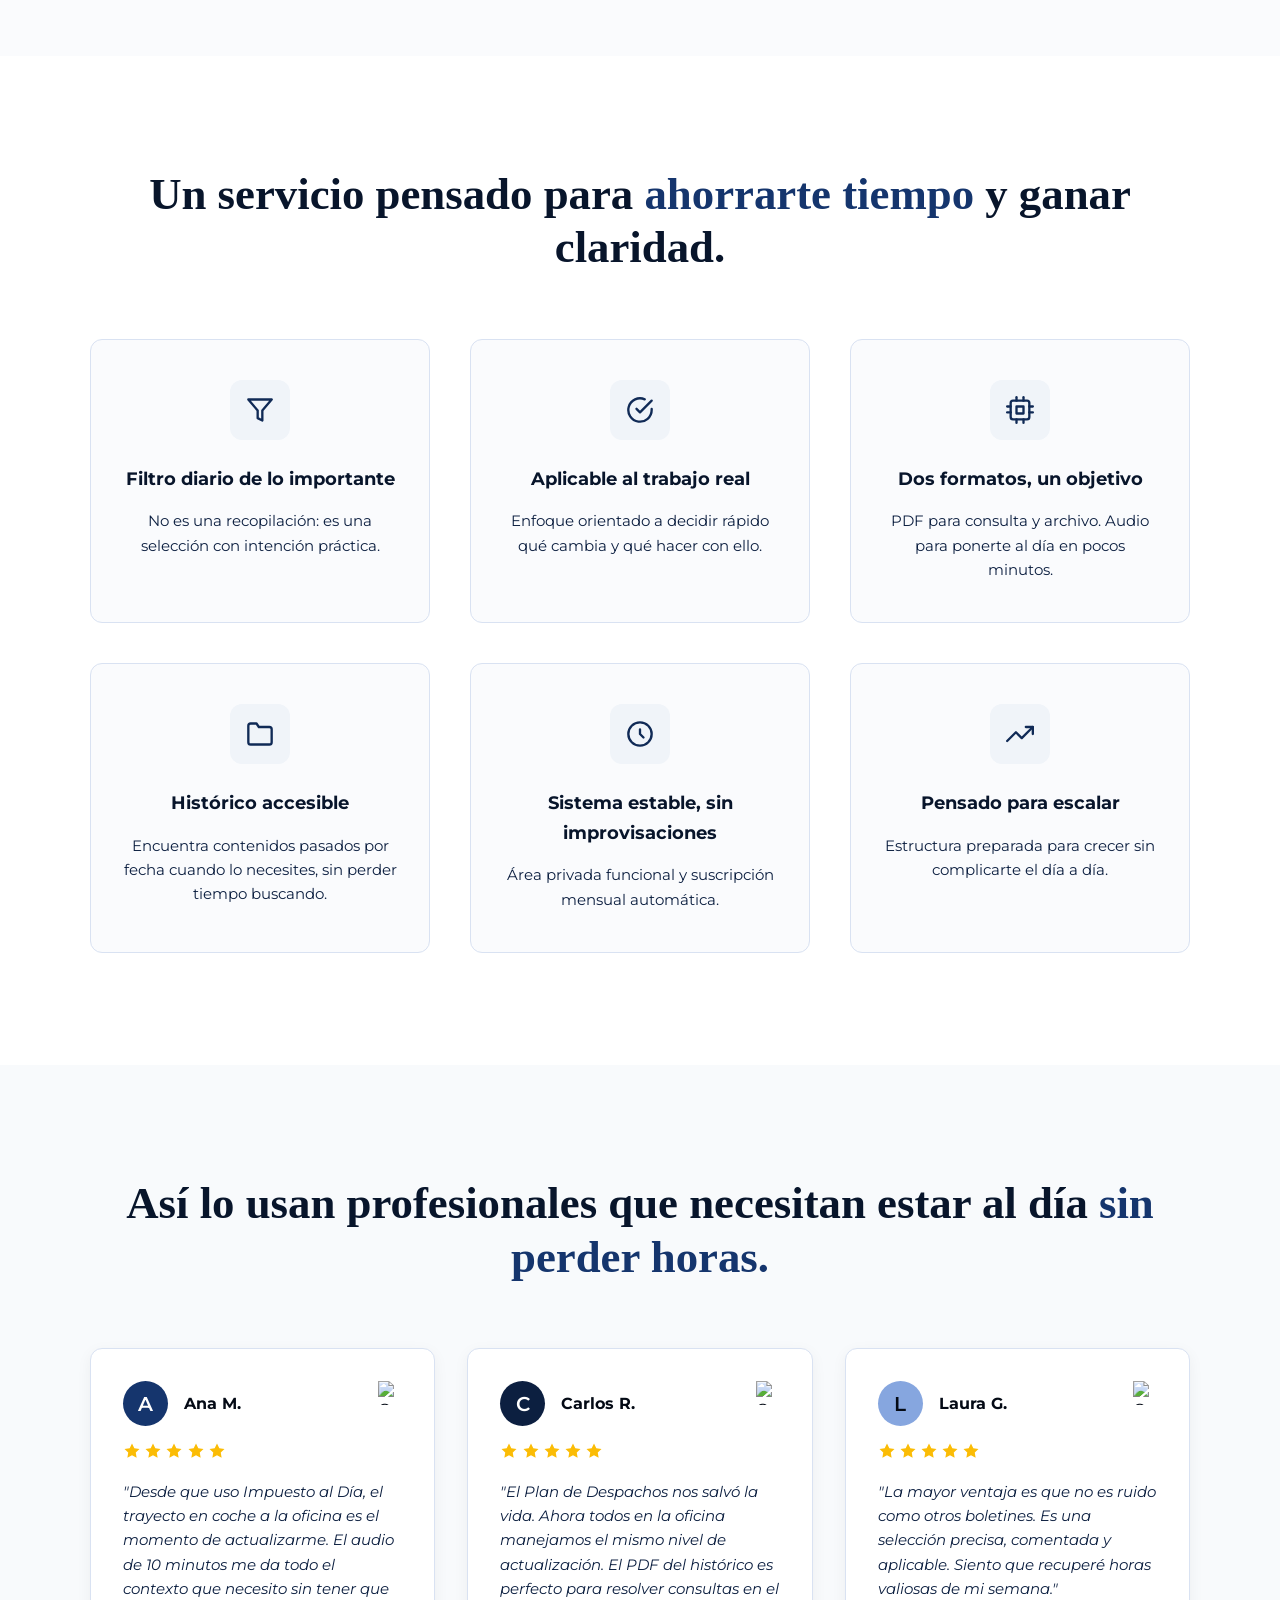
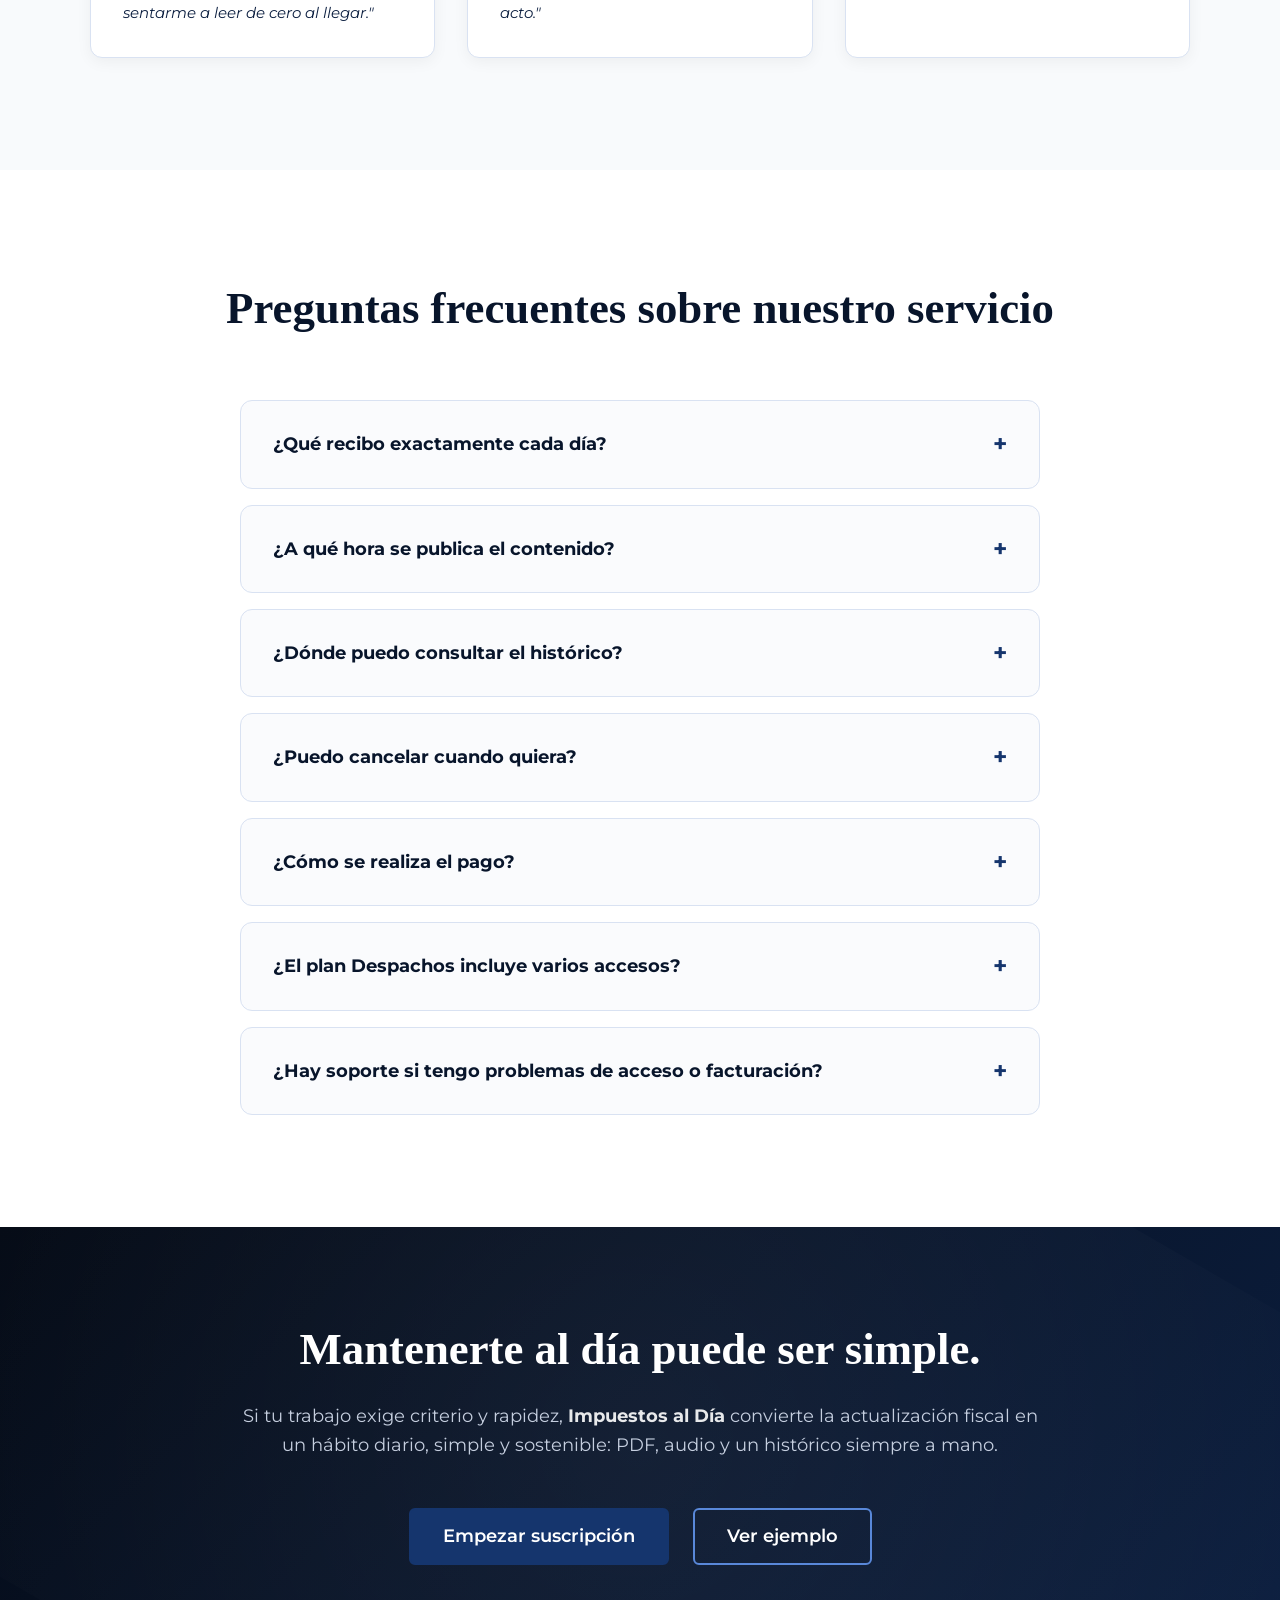
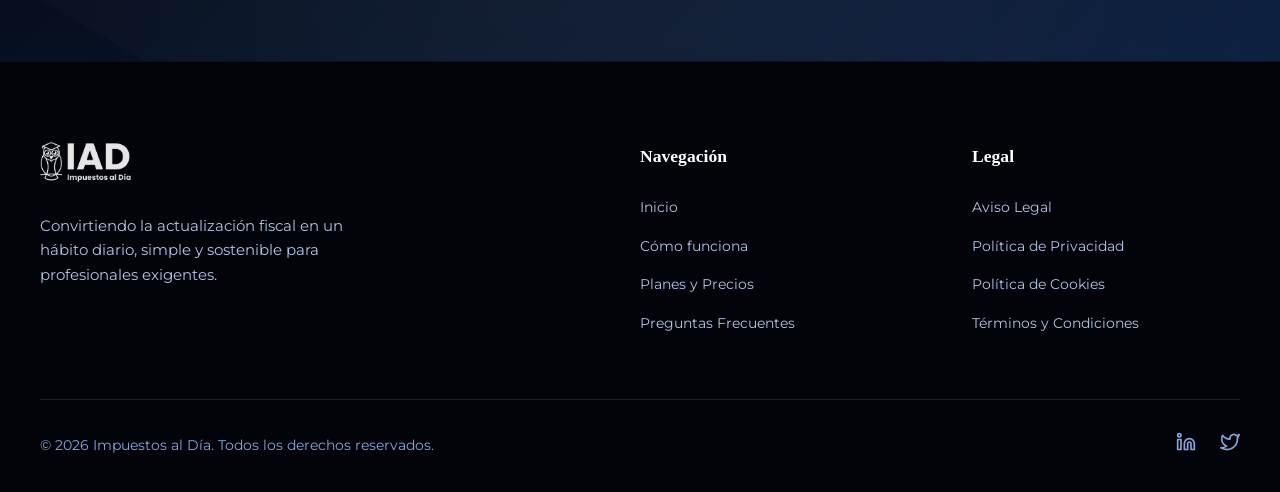
==== commit e5e60133: "feat: Redesign the homepage hero section with a new image, two-column layout, and updated styling." ====
--- a/pages/home/index.html
+++ b/pages/home/index.html
@@ -41,76 +41,47 @@
 
     <main>
         <section class="hero-section" id="inicio">
-            <!-- Decorative background elements -->
-            <div class="hero-glow glow-1"></div>
-            <div class="hero-glow glow-2"></div>
-
             <div class="hero-container">
-                <div class="hero-header">
-                    <h1 class="hero-title">Fiscalidad al día, en minutos.</h1>
-                    <p class="hero-subtitle">
-                        Recibe las novedades fiscales más relevantes de forma clara y sencilla.<br>
-                        Menos ruido, más criterio para asesorar con seguridad.
-                    </p>
-                </div>
-
-                <div class="hero-features-grid">
-                    <div class="feature-card delay-1">
-                        <div class="feature-icon">
-                            <svg viewBox="0 0 24 24" fill="none" stroke="currentColor" stroke-width="2"
-                                stroke-linecap="round" stroke-linejoin="round">
-                                <path d="M14 2H6a2 2 0 0 0-2 2v16a2 2 0 0 0 2 2h12a2 2 0 0 0 2-2V8z"></path>
-                                <polyline points="14 2 14 8 20 8"></polyline>
-                                <line x1="16" y1="13" x2="8" y2="13"></line>
-                                <line x1="16" y1="17" x2="8" y2="17"></line>
-                                <polyline points="10 9 9 9 8 9"></polyline>
-                            </svg>
-                        </div>
-                        <p>Resumen diario de cambios, criterios y consultas con impacto real.</p>
-                    </div>
-                    <div class="feature-card delay-2">
-                        <div class="feature-icon">
-                            <svg viewBox="0 0 24 24" fill="none" stroke="currentColor" stroke-width="2"
-                                stroke-linecap="round" stroke-linejoin="round">
-                                <path d="M4 10h12"></path>
-                                <path d="M4 14h9"></path>
-                                <path
-                                    d="M19 6a7.7 7.7 0 0 0-5.2-2A7.9 7.9 0 0 0 6 12c0 4.4 3.5 8 7.8 8 2 0 3.8-.8 5.2-2">
-                                </path>
-                            </svg>
-                        </div>
-                        <p>PDF descargable + audio para ponerte en marcha sin parar.</p>
-                    </div>
-                    <div class="feature-card delay-3">
-                        <div class="feature-icon">
-                            <svg viewBox="0 0 24 24" fill="none" stroke="currentColor" stroke-width="2"
-                                stroke-linecap="round" stroke-linejoin="round">
-                                <rect x="3" y="4" width="18" height="18" rx="2" ry="2"></rect>
-                                <line x1="16" y1="2" x2="16" y2="6"></line>
-                                <line x1="8" y1="2" x2="8" y2="6"></line>
-                                <line x1="3" y1="10" x2="21" y2="10"></line>
-                            </svg>
-                        </div>
-                        <p>Acceso a histórico por fechas en tu área privada.</p>
-                    </div>
-                    <div class="feature-card delay-4">
-                        <div class="feature-icon">
-                            <svg viewBox="0 0 24 24" fill="none" stroke="currentColor" stroke-width="2"
-                                stroke-linecap="round" stroke-linejoin="round">
-                                <polyline points="20 6 9 17 4 12"></polyline>
-                            </svg>
-                        </div>
-                        <p>Suscripción mensual con cobro automático.</p>
-                    </div>
-                </div>
-
-                <div class="hero-footer delay-4">
-                    <div class="hero-actions">
-                        <a href="#ejemplo" class="btn-secondary-light btn-large">Ver un ejemplo del PDF y el audio</a>
-                    </div>
-                    <p class="hero-trust-note">Pensado para profesionales que no pueden permitirse <strong>enterarse
-                            tarde</strong>.</p>
-                </div>
+                <!-- Columna izquierda: contenido -->
+                <div class="hero-col-left">
+                    <header class="hero-header">
+                        <div class="hero-pretitle">Innovación en Asesoría</div>
+                        <h1 class="hero-title">Impuestos <br><span class="serif">al Día</span></h1>
+                        <p class="hero-subtitle">
+                             Formación periódica y actualización constante para profesionales fiscales que buscan seguridad y rapidez en cada decisión.
+                        </p>
+                    </header>
+
+                    <div class="hero-meta">
+                        <div class="hero-tagline">"Menos ruido, más criterio profesional"</div>
+                    </div>
+
+                    <div class="hero-features-minimal">
+                        <div class="feature-item">
+                            <span class="feature-marker"></span>
+                            <p>Resumen diario con impacto real.</p>
+                        </div>
+                        <div class="feature-item">
+                            <span class="feature-marker"></span>
+                            <p>PDF + Audio listo para consumir.</p>
+                        </div>
+                        <div class="feature-item">
+                            <span class="feature-marker"></span>
+                            <p>Histórico privado organizado.</p>
+                        </div>
+                    </div>
+
+                    <div class="hero-actions-refined">
+                        <a href="#planes" class="btn-primary-elegant">Suscribirme ahora</a>
+                        <a href="#ejemplo" class="btn-text-link">
+                            Ver ejemplo
+                            <svg viewBox="0 0 24 24" fill="none" stroke="currentColor" stroke-width="2" stroke-linecap="round" stroke-linejoin="round"><line x1="5" y1="12" x2="19" y2="12"/><polyline points="12 5 19 12 12 19"/></svg>
+                        </a>
+                    </div>
+                </div>
+
+                <!-- Columna derecha: vacía (espacio para la imagen de fondo) -->
+                <div class="hero-col-right"></div>
             </div>
         </section>
 
--- a/pages/home/style.css
+++ b/pages/home/style.css
@@ -195,14 +195,14 @@
 
 .btn-secondary-light {
     background-color: transparent;
+    color: var(--brand-700);
+    border: 2px solid var(--brand-700);
+}
+
+.btn-secondary-light:hover {
+    background-color: var(--brand-700);
     color: var(--white);
-    border: 2px solid var(--white);
-}
-
-.btn-secondary-light:hover {
-    background-color: var(--white);
-    color: var(--brand-900);
-    box-shadow: 0 4px 12px rgba(255, 255, 255, 0.2);
+    box-shadow: 0 4px 12px rgba(12, 31, 64, 0.2);
     transform: translateY(-2px);
 }
 
@@ -216,152 +216,171 @@
     display: flex;
     align-items: center;
     justify-content: center;
-    padding: 8rem 1rem 10rem 1rem;
-    min-height: 80vh;
-    background: radial-gradient(circle at top right, var(--brand-700), var(--brand-900) 70%, var(--brand-950));
-    color: var(--white);
+    padding: 0;
+    min-height: 95vh;
+    background-image: url('../../assets/hero.png');
+    background-size: 105%;
+    /* background-position: calc(100% + 200px) top; */
+    background-repeat: no-repeat;
+    background-color: var(--white);
     position: relative;
     overflow: hidden;
 }
 
-.hero-glow {
-    position: absolute;
-    border-radius: 50%;
-    filter: blur(80px);
-    z-index: 0;
-    animation: floatGlow 15s infinite ease-in-out;
-}
-
-.glow-1 {
-    width: 450px;
-    height: 450px;
-    background: rgba(89, 136, 217, 0.25);
-    /* brand-400 opacity */
-    top: -100px;
-    right: -100px;
-}
-
-.glow-2 {
-    width: 550px;
-    height: 550px;
-    background: rgba(177, 197, 231, 0.15);
-    /* brand-200 opacity */
-    bottom: -200px;
-    left: -150px;
-    animation-direction: alternate-reverse;
-    animation-duration: 20s;
-}
-
 .hero-container {
-    max-width: 1200px;
+    max-width: 1280px;
     width: 100%;
     margin: 0 auto;
-    display: flex;
-    flex-direction: column;
-    align-items: center;
-    text-align: center;
-    gap: 6rem;
+    padding: 8rem 2rem 5rem;
+    display: grid;
+    grid-template-columns: 1.2fr 0.8fr;
+    gap: 4rem;
+    align-items: center;
     position: relative;
     z-index: 1;
 }
 
+.hero-col-left {
+    display: flex;
+    flex-direction: column;
+    gap: 2.5rem;
+    padding: 3rem;
+    background: rgba(255, 255, 255, 0.15);
+    backdrop-filter: blur(8px);
+    -webkit-backdrop-filter: blur(8px);
+    border-radius: 20px;
+    border: 1px solid rgba(255, 255, 255, 0.2);
+    animation: slideUpFade 1s cubic-bezier(0.16, 1, 0.3, 1) both;
+    text-align: left;
+    max-width: 620px;
+}
+
+.hero-col-right {
+    min-height: 300px;
+}
+
 .hero-header {
-    max-width: 850px;
-    animation: fadeInDown 1s ease-out;
-}
-
-.hero-footer {
-    animation: fadeInUp 1s ease-out 1s both;
+    display: flex;
+    flex-direction: column;
+    gap: 1.5rem;
+}
+
+.hero-pretitle {
+    font-size: 0.9rem;
+    font-weight: 700;
+    text-transform: uppercase;
+    letter-spacing: 3px;
+    color: var(--brand-400);
+    margin-bottom: -0.5rem;
 }
 
 .hero-title {
-    font-size: 3.5rem;
-    color: var(--white);
-    margin-bottom: 1.5rem;
-    line-height: 1.15;
-    font-weight: 800;
+    font-size: 4rem;
+    color: var(--brand-900);
+    line-height: 1.1;
+    font-weight: 700;
+    letter-spacing: -1.5px;
+    margin: 0;
+}
+
+.hero-title .serif {
+    font-family: 'Playfair Display', serif;
+    font-style: italic;
+    font-weight: 600;
+    color: var(--brand-500);
 }
 
 .hero-subtitle {
-    font-size: 1.3rem;
-    color: var(--brand-100);
+    font-size: 1.2rem;
+    color: var(--brand-700);
     font-weight: 400;
     line-height: 1.6;
-}
-
-.hero-features-grid {
-    display: grid;
-    grid-template-columns: repeat(2, 1fr);
-    gap: 2rem;
-    width: 100%;
-    text-align: left;
-}
-
-.feature-card {
-    background: rgba(255, 255, 255, 0.05);
-    /* Efecto Glassmorphism */
-    backdrop-filter: blur(12px);
-    -webkit-backdrop-filter: blur(12px);
-    border: 1px solid rgba(255, 255, 255, 0.1);
-    border-radius: 12px;
-    padding: 1.25rem 1.2rem;
-    /* Reducido un poquito para dar más ancho útil */
-    display: flex;
-    align-items: flex-start;
-    transition: all var(--transition-speed) ease;
-}
-
-.feature-card:hover {
-    background: rgba(255, 255, 255, 0.1);
-    border-color: rgba(255, 255, 255, 0.3);
-    transform: translateY(-5px);
-    box-shadow: 0 10px 30px rgba(0, 0, 0, 0.2);
-}
-
-.feature-icon {
-    width: 38px;
-    height: 38px;
-    background: rgba(255, 255, 255, 0.1);
-    border-radius: 8px;
-    display: flex;
-    align-items: center;
-    justify-content: center;
+    margin: 0;
+    max-width: 500px;
+}
+
+.hero-meta {
+    border-left: 2px solid var(--brand-200);
+    padding-left: 1.5rem;
+}
+
+.hero-tagline {
+    font-size: 1rem;
+    color: var(--brand-600);
+    font-weight: 500;
+    font-style: italic;
+    margin: 0;
+}
+
+.hero-features-minimal {
+    display: flex;
+    flex-direction: column;
+    gap: 1rem;
+}
+
+.feature-item {
+    display: flex;
+    align-items: center;
+    gap: 1rem;
+}
+
+.feature-marker {
+    width: 12px;
+    height: 2px;
+    background: var(--accent-color);
     flex-shrink: 0;
-    margin-right: 1rem;
-    /* Un pelo menos de margen */
-    color: var(--accent-color);
-    /* Icono dorado sobre fondo oscuro resalta muchísimo */
-}
-
-.feature-icon svg {
-    width: 20px;
-    height: 20px;
-}
-
-.feature-card p {
+}
+
+.feature-item p {
     font-size: 0.95rem;
-    /* Ajustado el tamaño visual para menos saltos de línea */
-    color: var(--brand-50);
+    font-weight: 500;
+    color: var(--brand-800);
     margin: 0;
-    line-height: 1.5;
-    margin-top: 0.1rem;
-}
-
-.hero-actions {
-    display: flex;
-    gap: 1.5rem;
-    justify-content: center;
-    margin-bottom: 1.5rem;
-}
-
-.hero-trust-note {
+}
+
+.hero-actions-refined {
+    display: flex;
+    align-items: center;
+    gap: 2.5rem;
+    margin-top: 1rem;
+}
+
+.btn-primary-elegant {
+    background: var(--brand-900);
+    color: var(--white);
+    padding: 1.1rem 2.2rem;
+    border-radius: 4px;
+    text-decoration: none;
+    font-weight: 600;
     font-size: 0.95rem;
-    color: var(--brand-200);
-}
-
-.hero-trust-note strong {
-    font-weight: 600;
-    color: var(--white);
+    transition: all 0.3s ease;
+    box-shadow: 0 10px 20px rgba(4, 10, 21, 0.15);
+}
+
+.btn-primary-elegant:hover {
+    background: var(--brand-500);
+    transform: translateY(-2px);
+    box-shadow: 0 15px 25px rgba(21, 53, 109, 0.2);
+}
+
+.btn-text-link {
+    display: flex;
+    align-items: center;
+    gap: 0.5rem;
+    text-decoration: none;
+    color: var(--brand-900);
+    font-weight: 700;
+    font-size: 0.95rem;
+    transition: gap 0.3s ease;
+}
+
+.btn-text-link:hover {
+    gap: 0.8rem;
+}
+
+.btn-text-link svg {
+    width: 18px;
+    height: 18px;
 }
 
 /* Genéricas de Sección */
@@ -1329,7 +1348,29 @@
 /* Responsividad */
 @media (max-width: 992px) {
     .hero-container {
-        gap: 3rem;
+        grid-template-columns: 1fr;
+        padding-top: 6rem;
+        gap: 2rem;
+    }
+
+    .hero-col-left {
+        padding: 2rem;
+        text-align: center;
+    }
+
+    .hero-actions {
+        justify-content: center;
+    }
+
+    .hero-tagline {
+        border-left: none;
+        border-top: 3px solid var(--accent-color);
+        padding-left: 0;
+        padding-top: 1rem;
+    }
+
+    .hero-col-right {
+        display: none;
     }
 
     .solution-grid {
@@ -1383,9 +1424,12 @@
         padding: 0.5rem 1rem;
     }
 
-    .hero-features-grid {
-        grid-template-columns: 1fr;
-        gap: 1rem;
+    .hero-title {
+        font-size: 3rem;
+    }
+
+    .hero-subtitle {
+        font-size: 1.15rem;
     }
 
     .hero-actions {
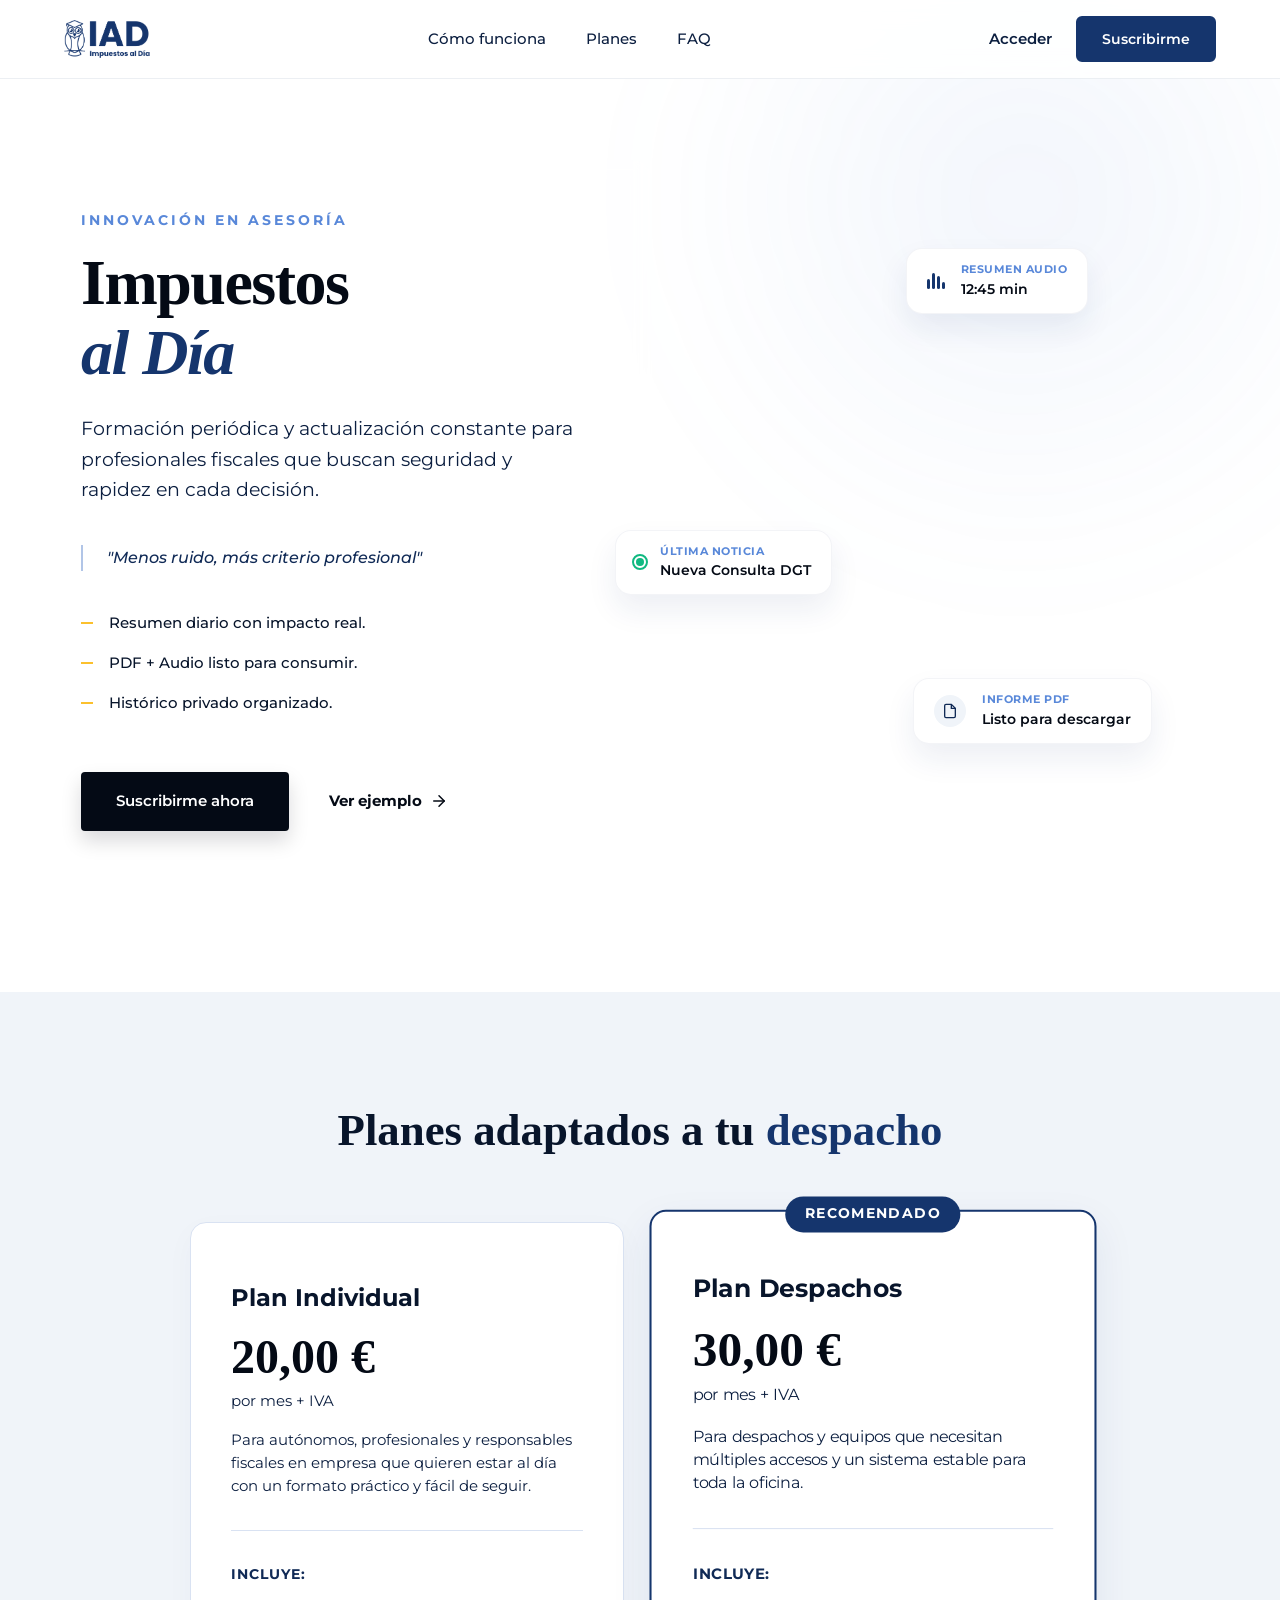
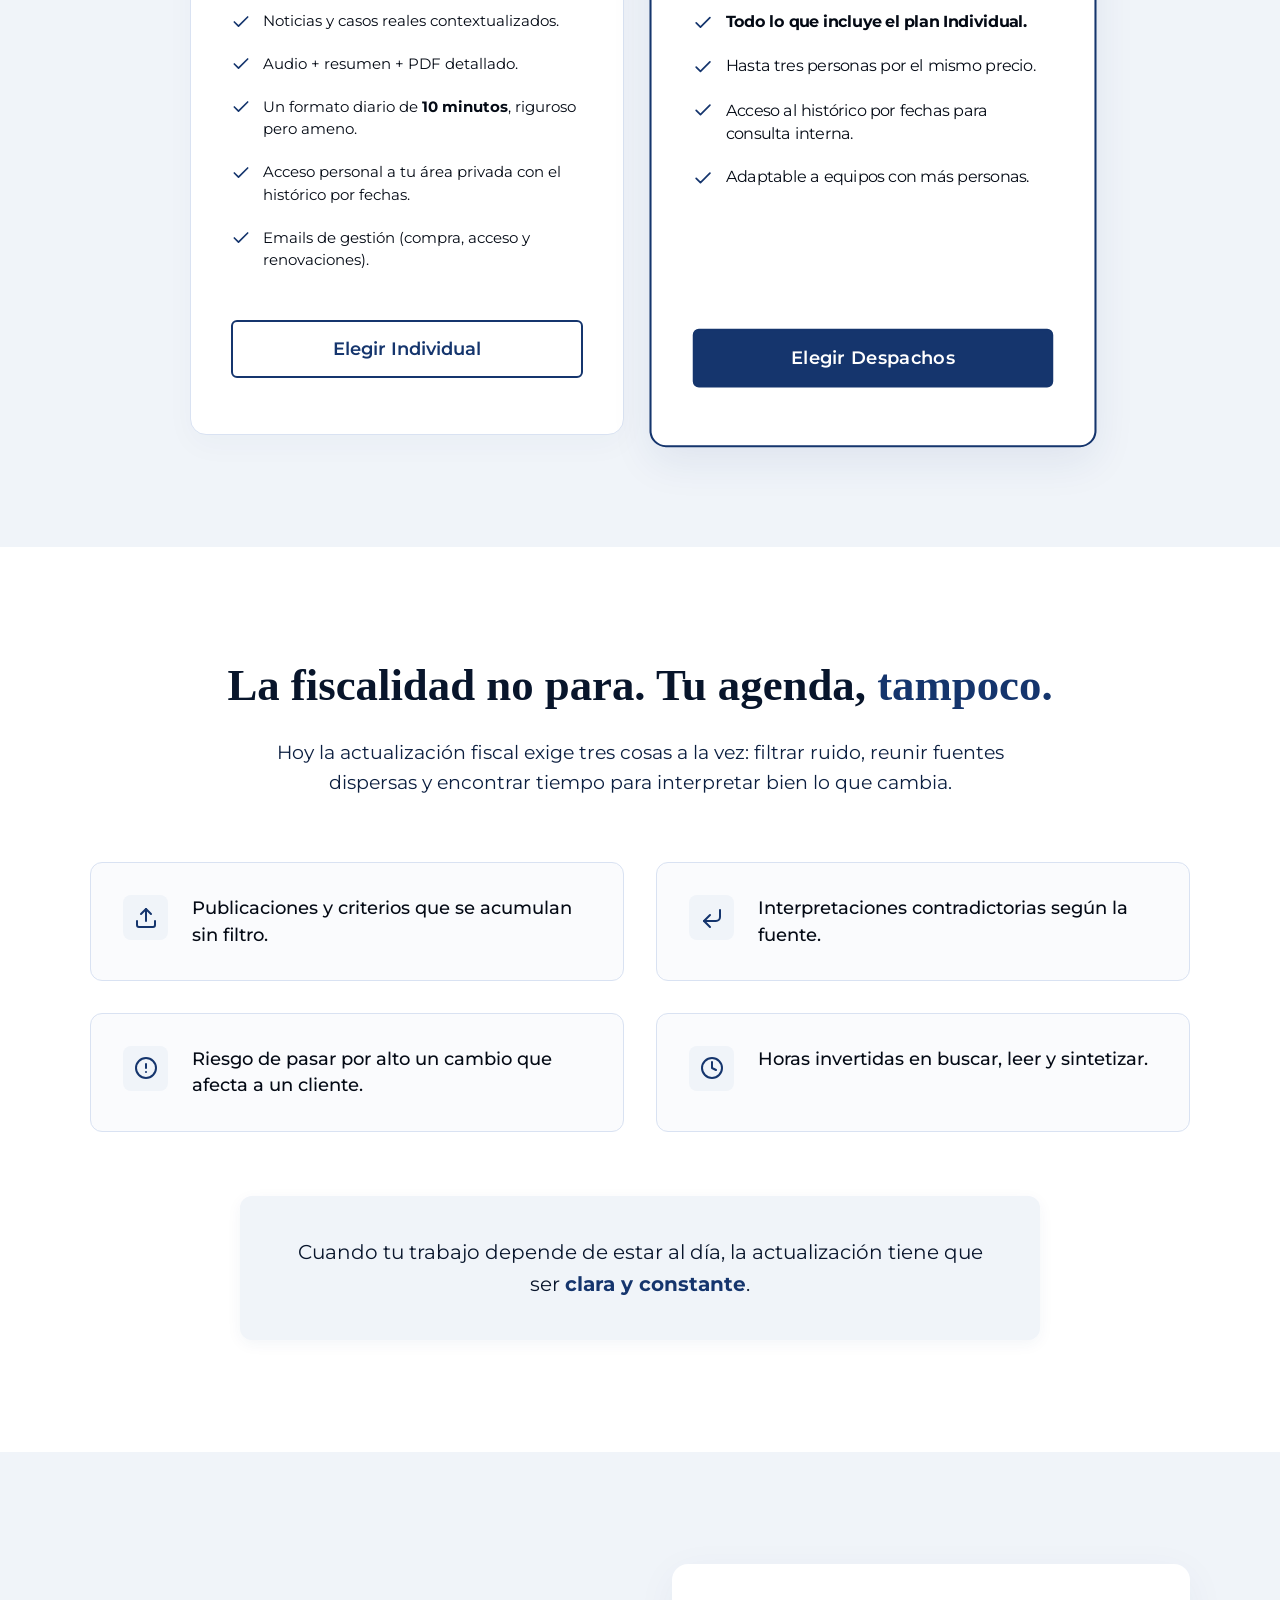
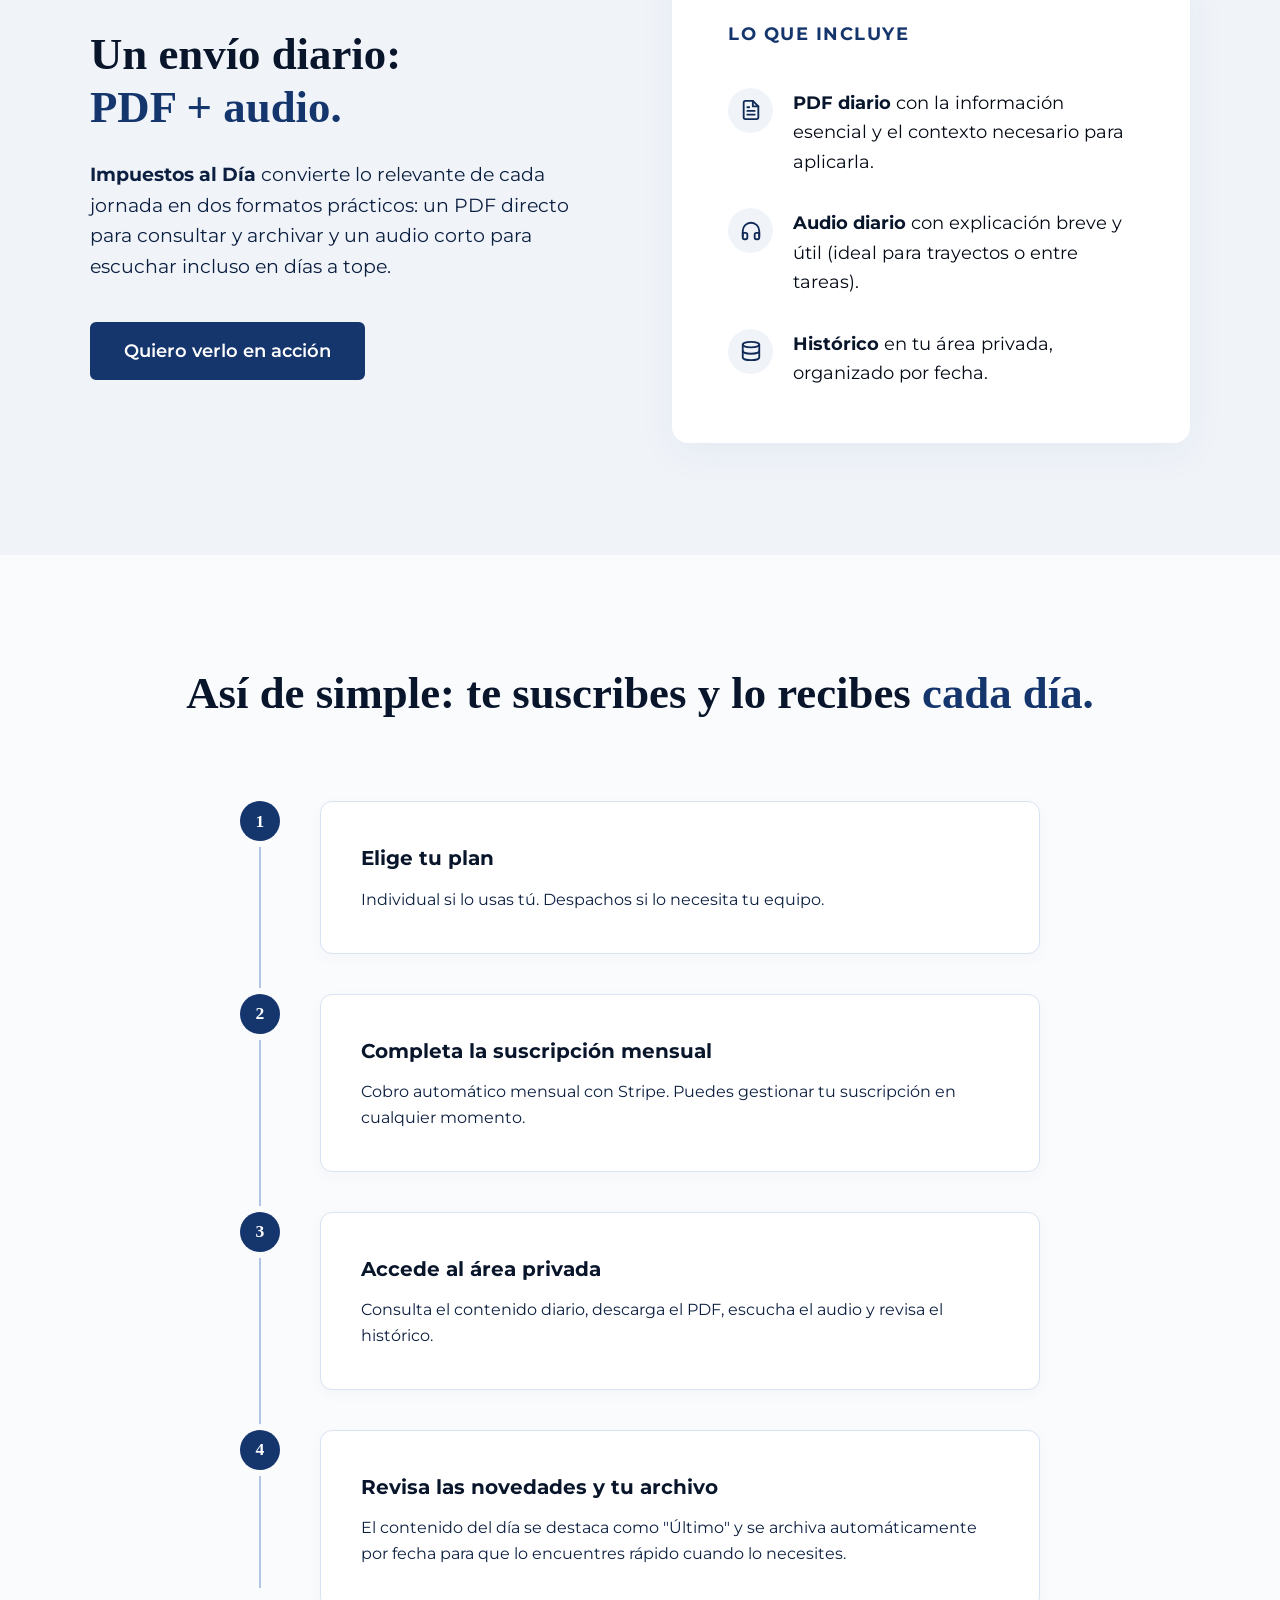
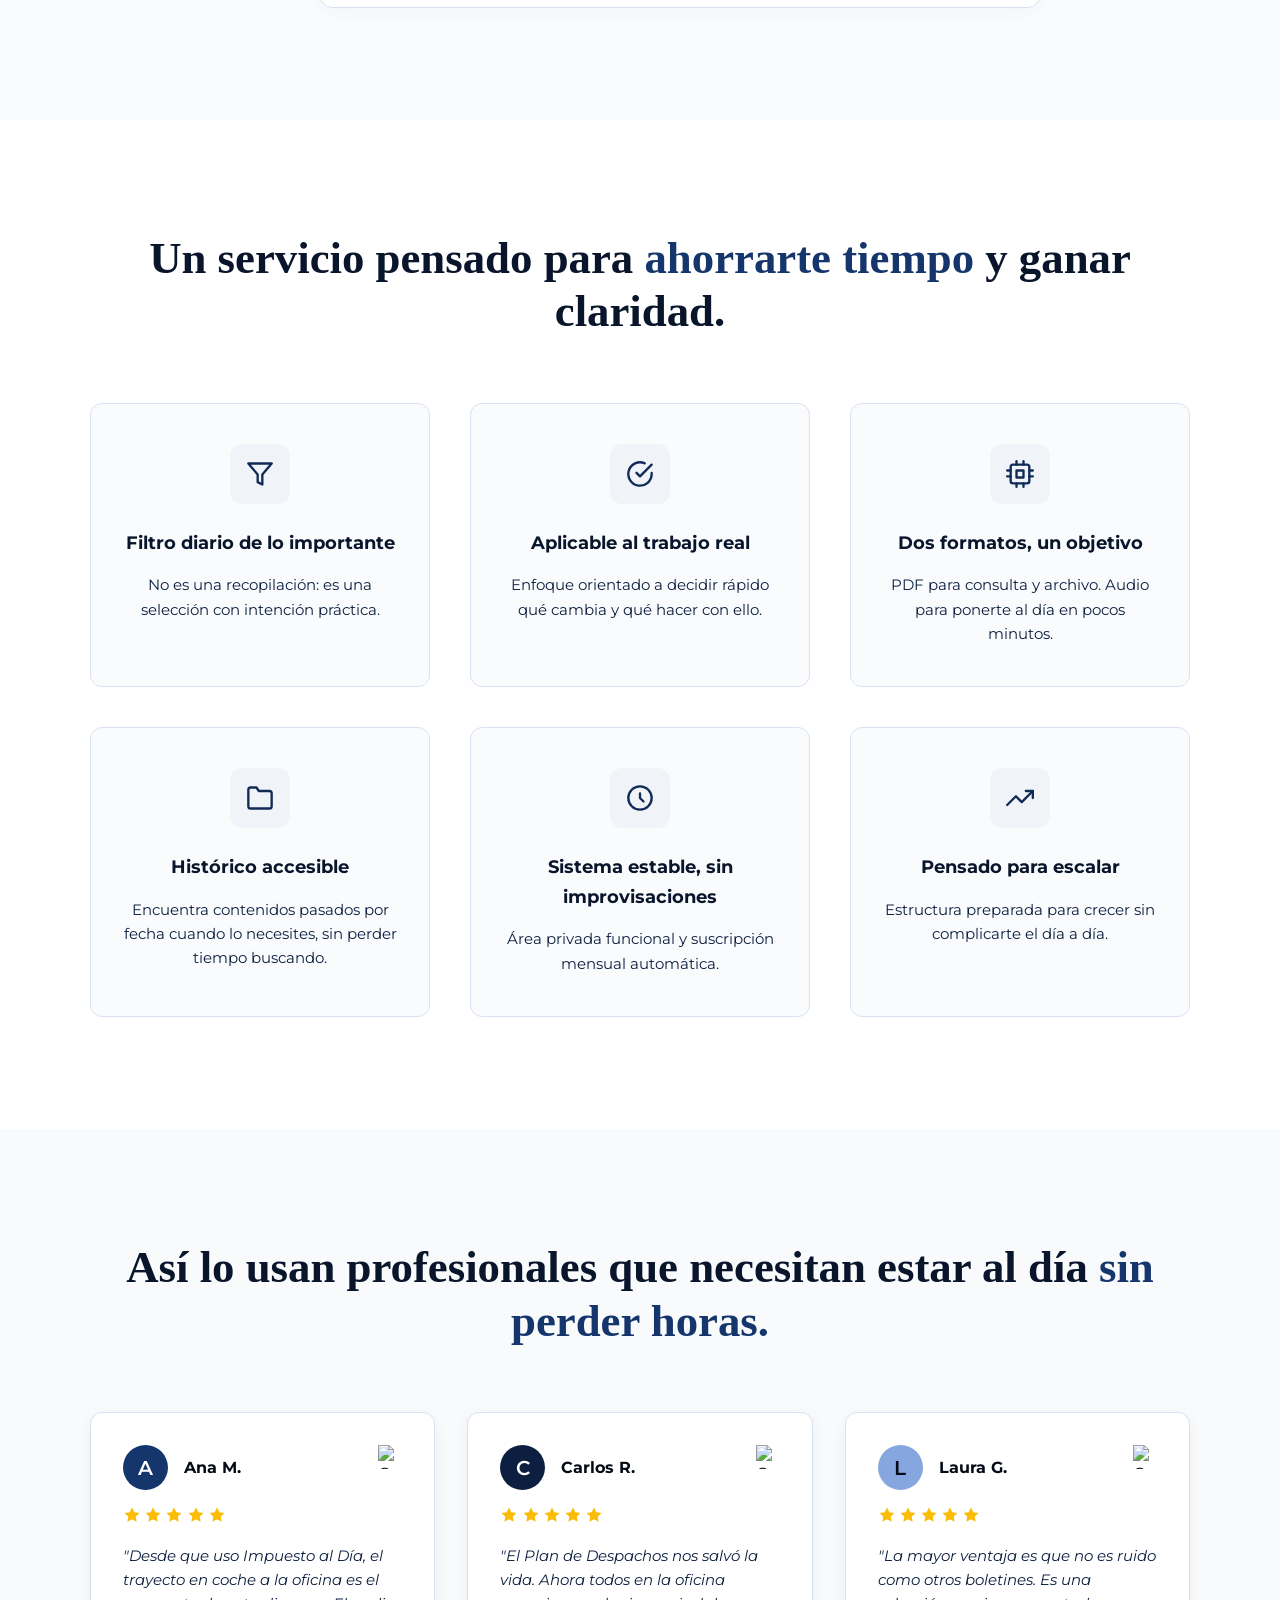
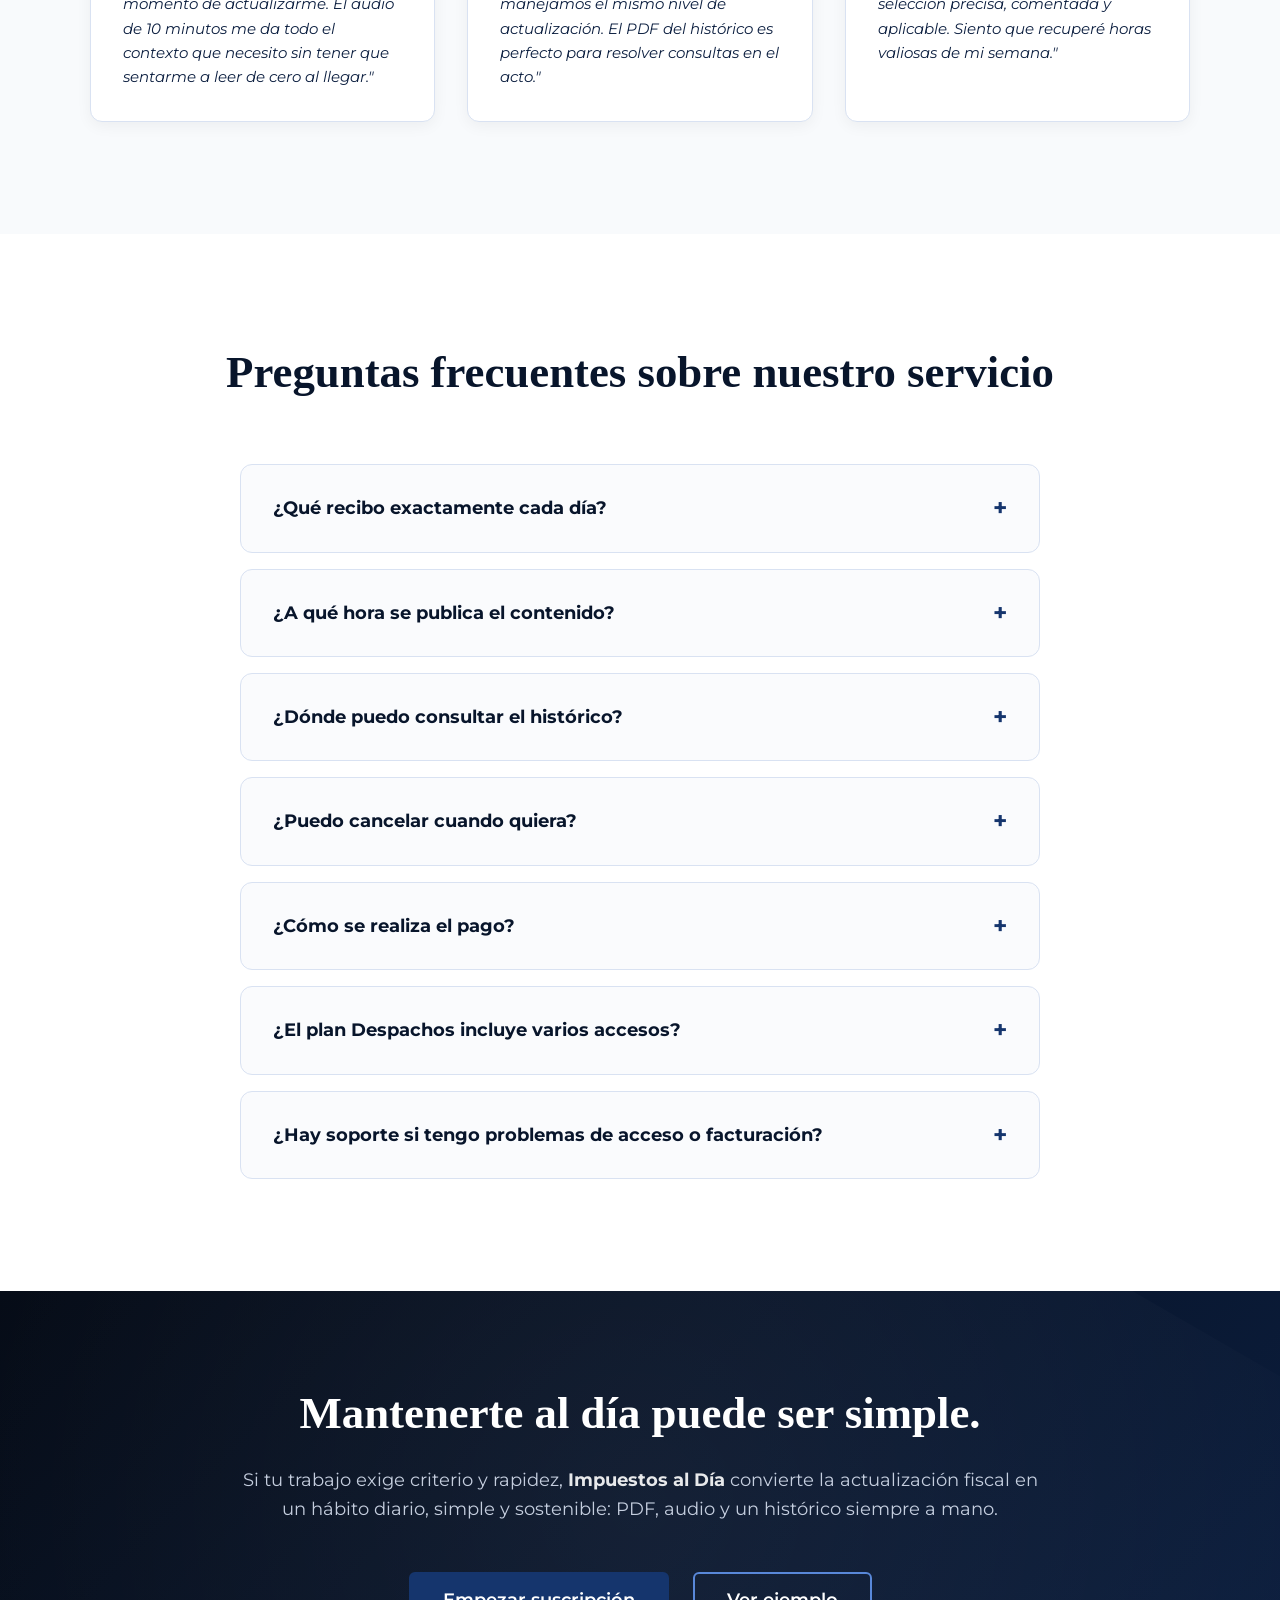
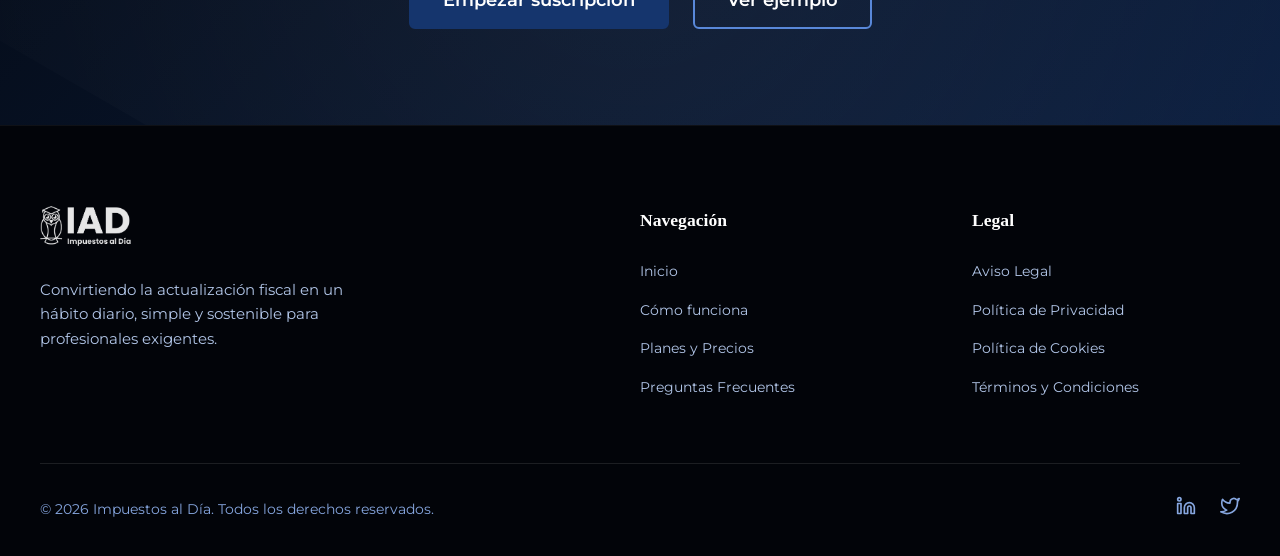
==== commit 4418b640: "feat: Add decorative background patterns and animated floating status cards to the hero section." ====
--- a/pages/home/index.html
+++ b/pages/home/index.html
@@ -41,6 +41,42 @@
 
     <main>
         <section class="hero-section" id="inicio">
+            <!-- Decorative Tech Background -->
+            <div class="hero-grid-pattern"></div>
+            <div class="hero-mesh-gradient"></div>
+            
+            <!-- Floating Feature Status (Trend: SaaS-style floating cards) -->
+            <div class="status-card card-audio" data-aos="fade-up" data-aos-delay="800">
+                <div class="waveform">
+                    <span class="bar line-1"></span>
+                    <span class="bar line-2"></span>
+                    <span class="bar line-3"></span>
+                    <span class="bar line-4"></span>
+                </div>
+                <div class="status-info">
+                    <span class="status-label">Resumen Audio</span>
+                    <span class="status-value">12:45 min</span>
+                </div>
+            </div>
+
+            <div class="status-card card-pdf" data-aos="fade-up" data-aos-delay="1000">
+                <div class="icon-circle">
+                    <svg viewBox="0 0 24 24" fill="none" stroke="currentColor" stroke-width="2"><path d="M14 2H6a2 2 0 0 0-2 2v16a2 2 0 0 0 2 2h12a2 2 0 0 0 2-2V8z"/><polyline points="14 2 14 8 20 8"/></svg>
+                </div>
+                <div class="status-info">
+                    <span class="status-label">Informe PDF</span>
+                    <span class="status-value">Listo para descargar</span>
+                </div>
+            </div>
+
+            <div class="status-card card-update" data-aos="fade-up" data-aos-delay="1200">
+                <div class="pulse-indicator"></div>
+                <div class="status-info">
+                    <span class="status-label">Última Noticia</span>
+                    <span class="status-value">Nueva Consulta DGT</span>
+                </div>
+            </div>
+
             <div class="hero-container">
                 <!-- Columna izquierda: contenido -->
                 <div class="hero-col-left">
--- a/pages/home/style.css
+++ b/pages/home/style.css
@@ -216,15 +216,158 @@
     display: flex;
     align-items: center;
     justify-content: center;
-    padding: 0;
-    min-height: 95vh;
+    padding: 2rem 0;
+    min-height: 100vh;
     background-image: url('../../assets/hero.png');
     background-size: 105%;
-    /* background-position: calc(100% + 200px) top; */
     background-repeat: no-repeat;
     background-color: var(--white);
     position: relative;
     overflow: hidden;
+}
+
+/* 1. Grid Pattern (Trend: Precision/Structure) */
+.hero-grid-pattern {
+    position: absolute;
+    inset: 0;
+    background-image: radial-gradient(var(--brand-200) 0.5px, transparent 0.5px);
+    background-size: 30px 30px;
+    opacity: 0.4;
+    mask-image: linear-gradient(to bottom, transparent, black 20%, black 80%, transparent);
+    z-index: 1;
+}
+
+/* 2. Mesh Gradient (Trend: Modern Depth) */
+.hero-mesh-gradient {
+    position: absolute;
+    top: -20%;
+    right: -10%;
+    width: 60%;
+    height: 80%;
+    background: radial-gradient(circle at center, rgba(89, 136, 217, 0.08), transparent 70%);
+    filter: blur(60px);
+    z-index: 1;
+}
+
+/* 3. Status Cards (Trend: Dynamic Info Bits) */
+.status-card {
+    position: absolute;
+    background: white;
+    padding: 0.75rem 1.25rem;
+    border-radius: 16px;
+    display: flex;
+    align-items: center;
+    gap: 1rem;
+    box-shadow: 0 15px 30px rgba(21, 53, 109, 0.08);
+    border: 1px solid rgba(21, 53, 109, 0.05);
+    z-index: 10;
+    animation: floatCard 6s infinite ease-in-out;
+}
+
+.status-info {
+    display: flex;
+    flex-direction: column;
+}
+
+.status-label {
+    font-size: 0.7rem;
+    font-weight: 700;
+    color: var(--brand-400);
+    text-transform: uppercase;
+    letter-spacing: 0.5px;
+}
+
+.status-value {
+    font-size: 0.85rem;
+    font-weight: 600;
+    color: var(--brand-900);
+}
+
+/* Positions & Individual Animations */
+.card-audio {
+    top: 25%;
+    right: 15%;
+    animation-delay: 0s;
+}
+
+.card-pdf {
+    bottom: 25%;
+    right: 10%;
+    animation-delay: -2s;
+}
+
+.card-update {
+    bottom: 40%;
+    right: 35%;
+    animation-delay: -4s;
+}
+
+/* Internal Visuals */
+.waveform {
+    display: flex;
+    align-items: flex-end;
+    gap: 2px;
+    height: 16px;
+}
+
+.bar {
+    width: 3px;
+    background: var(--brand-500);
+    border-radius: 4px;
+    animation: wave 1s infinite ease-in-out;
+}
+
+.line-1 { height: 60%; animation-delay: 0.2s; }
+.line-2 { height: 100%; animation-delay: 0.4s; }
+.line-3 { height: 80%; animation-delay: 0.6s; }
+.line-4 { height: 40%; animation-delay: 0.8s; }
+
+.icon-circle {
+    width: 32px;
+    height: 32px;
+    background: var(--brand-50);
+    color: var(--brand-600);
+    border-radius: 50%;
+    display: flex;
+    align-items: center;
+    justify-content: center;
+}
+
+.icon-circle svg { width: 16px; height: 16px; }
+
+.pulse-indicator {
+    width: 8px;
+    height: 8px;
+    background: #10b981;
+    border-radius: 50%;
+    position: relative;
+}
+
+.pulse-indicator::after {
+    content: '';
+    position: absolute;
+    inset: -4px;
+    border: 2px solid #10b981;
+    border-radius: 50%;
+    animation: pulsePing 2s cubic-bezier(0.4, 0, 0.6, 1) infinite;
+}
+
+@keyframes floatCard {
+    0%, 100% { transform: translateY(0); }
+    50% { transform: translateY(-15px); }
+}
+
+@keyframes wave {
+    0%, 100% { transform: scaleY(0.5); }
+    50% { transform: scaleY(1); }
+}
+
+@keyframes pulsePing {
+    75%, 100% { transform: scale(3); opacity: 0; }
+}
+
+@media (max-width: 1200px) {
+    .status-card { display: none; }
 }
 
 .hero-container {
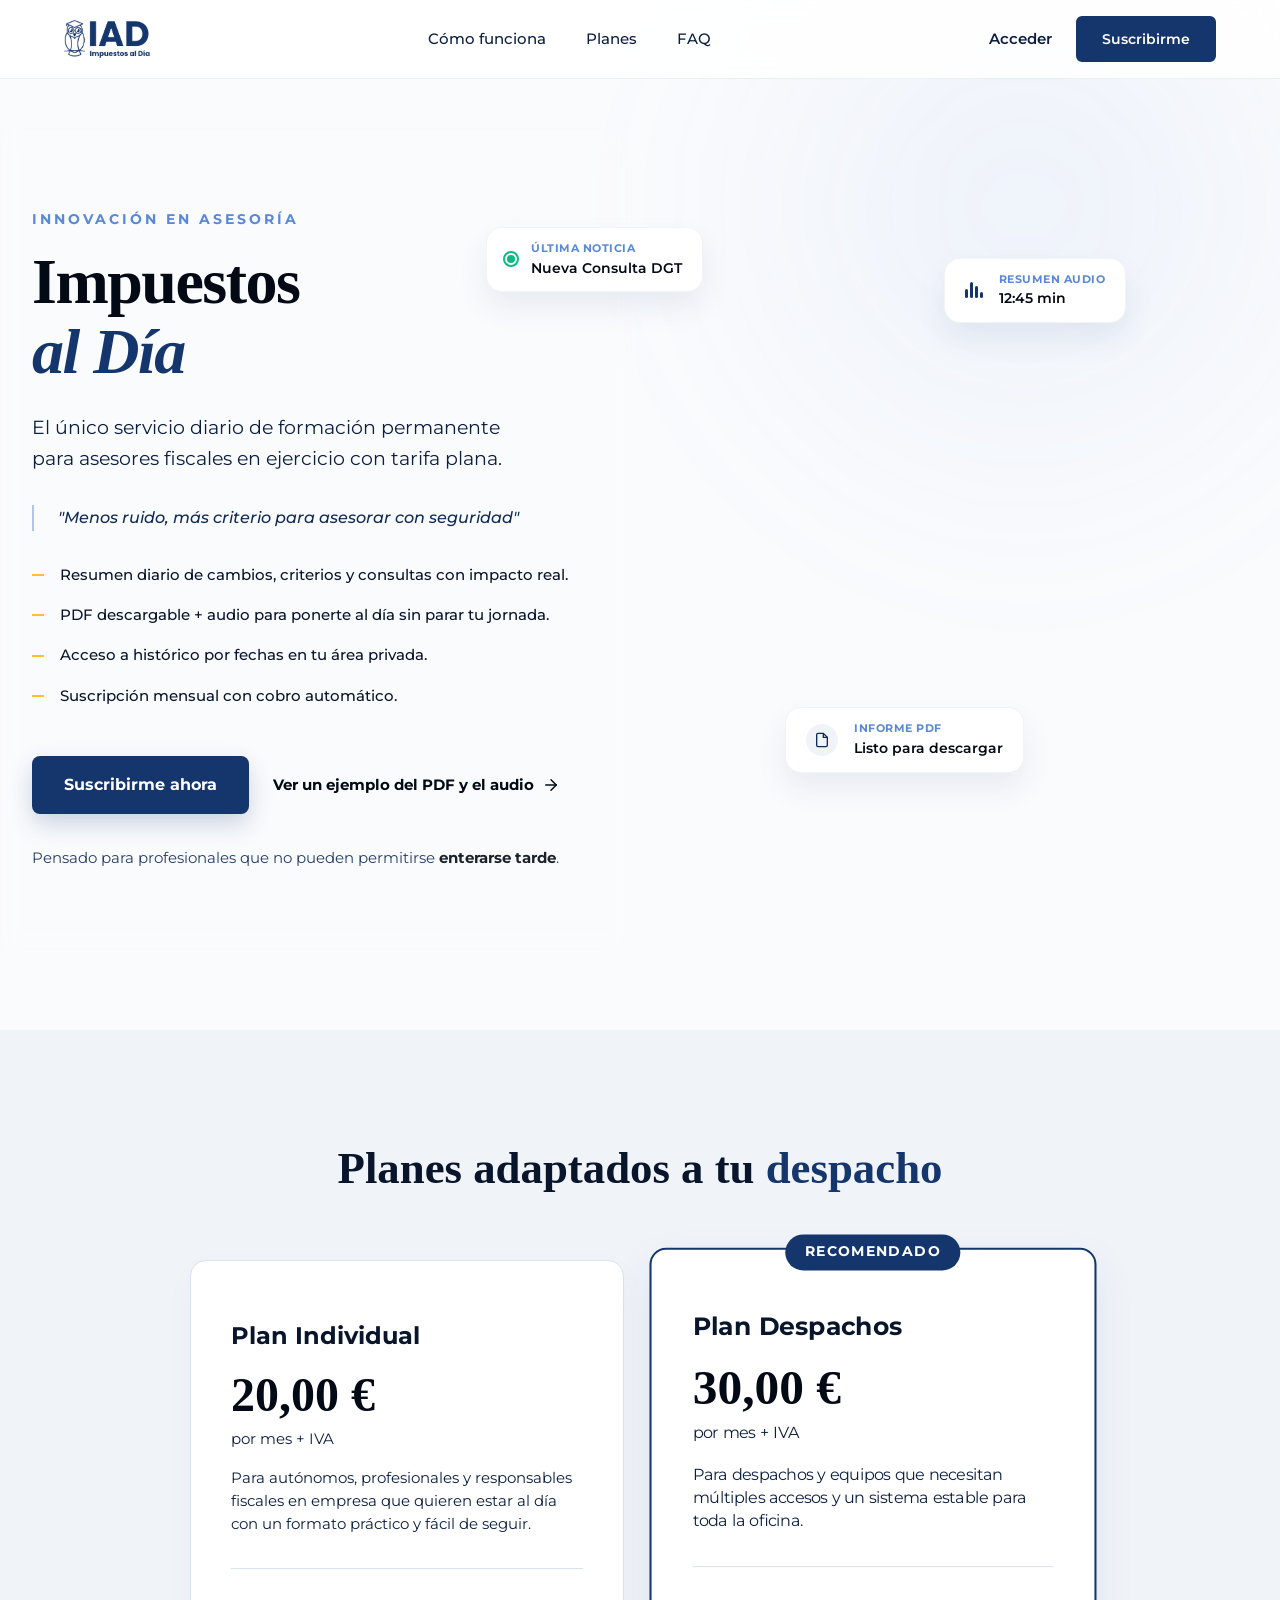
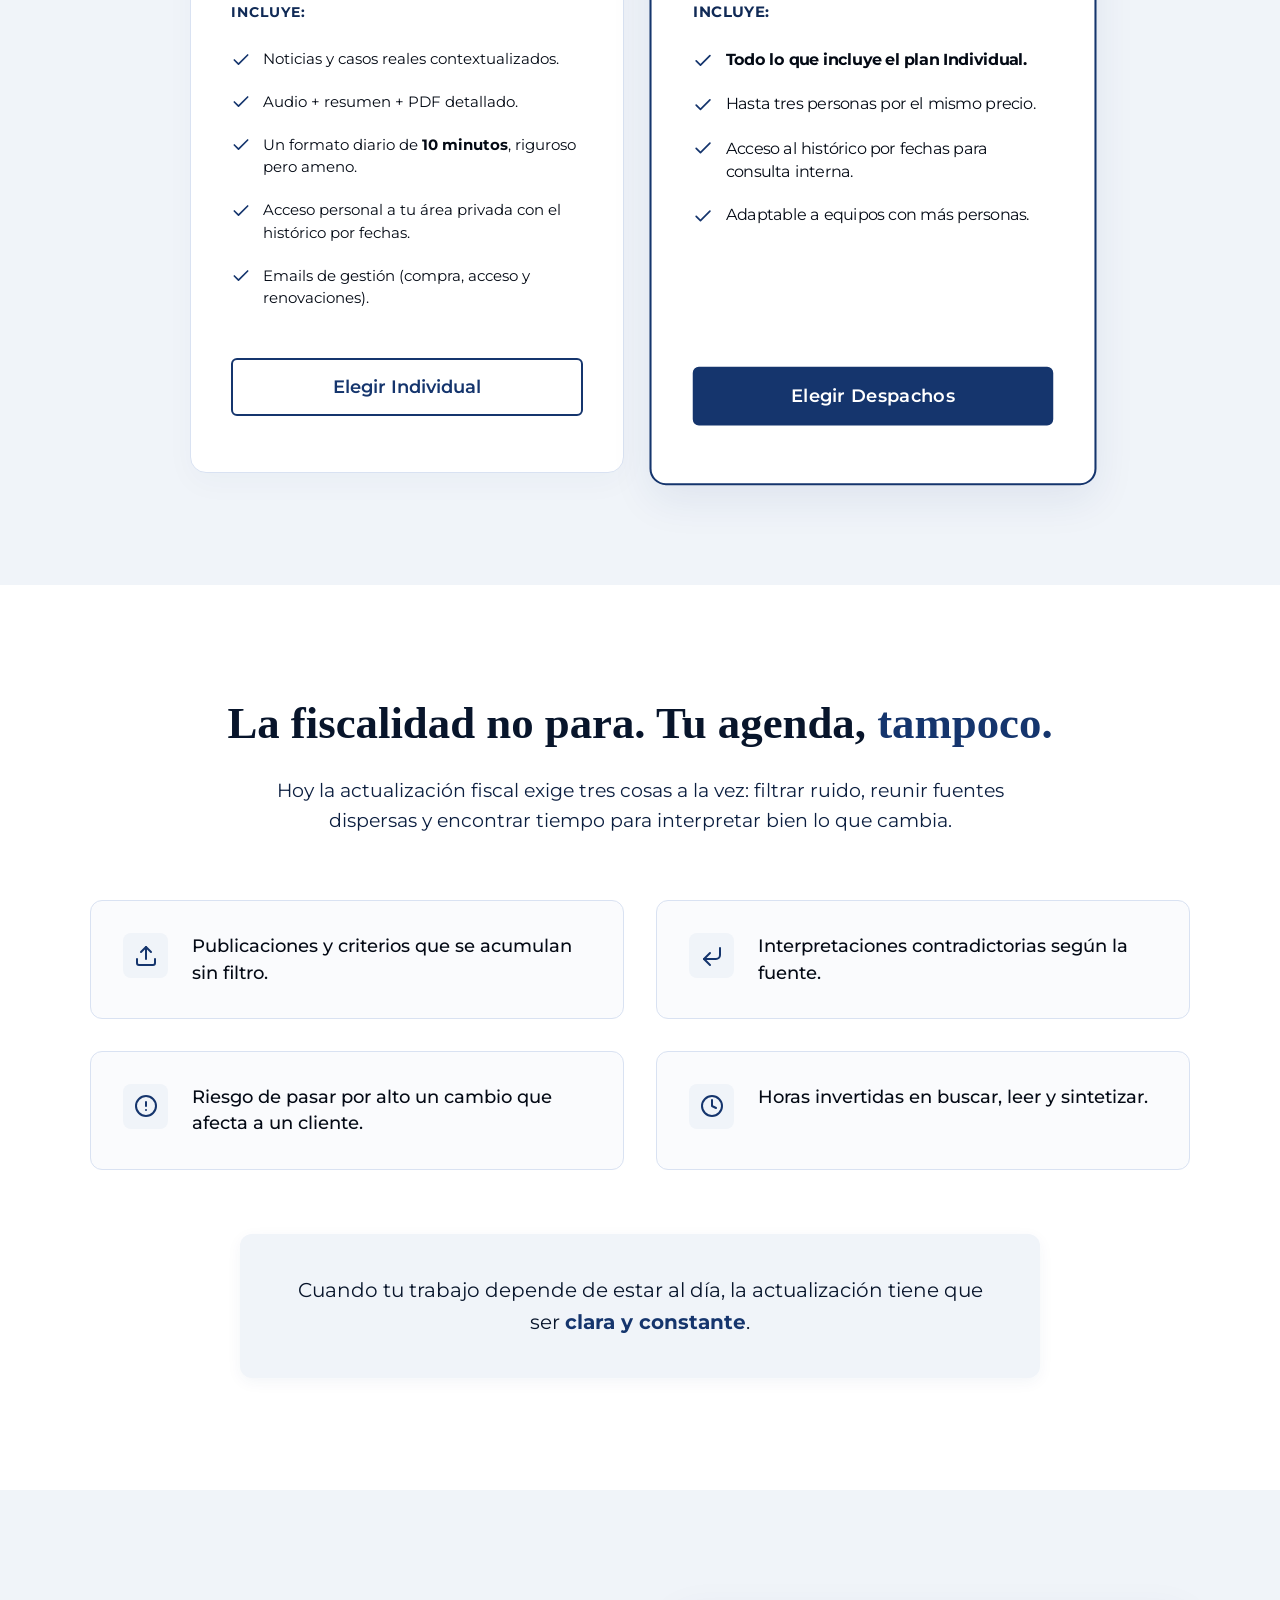
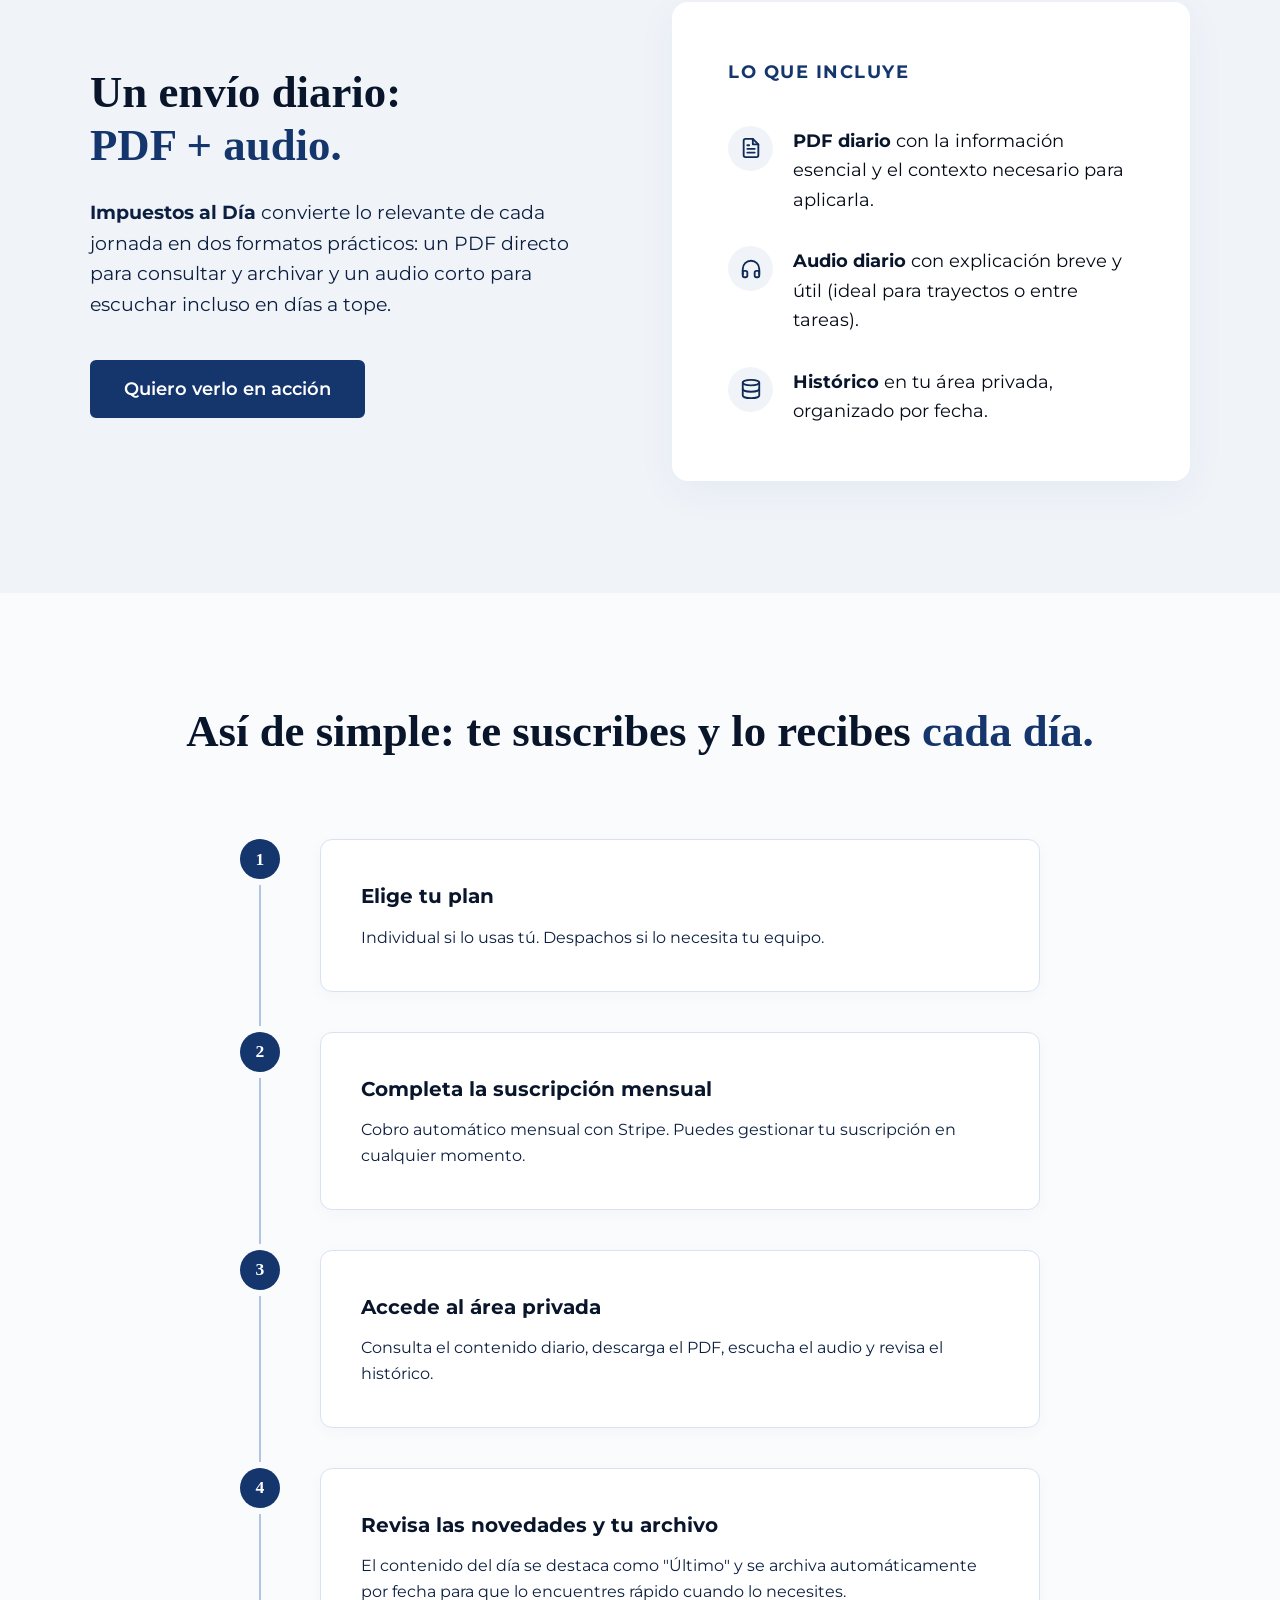
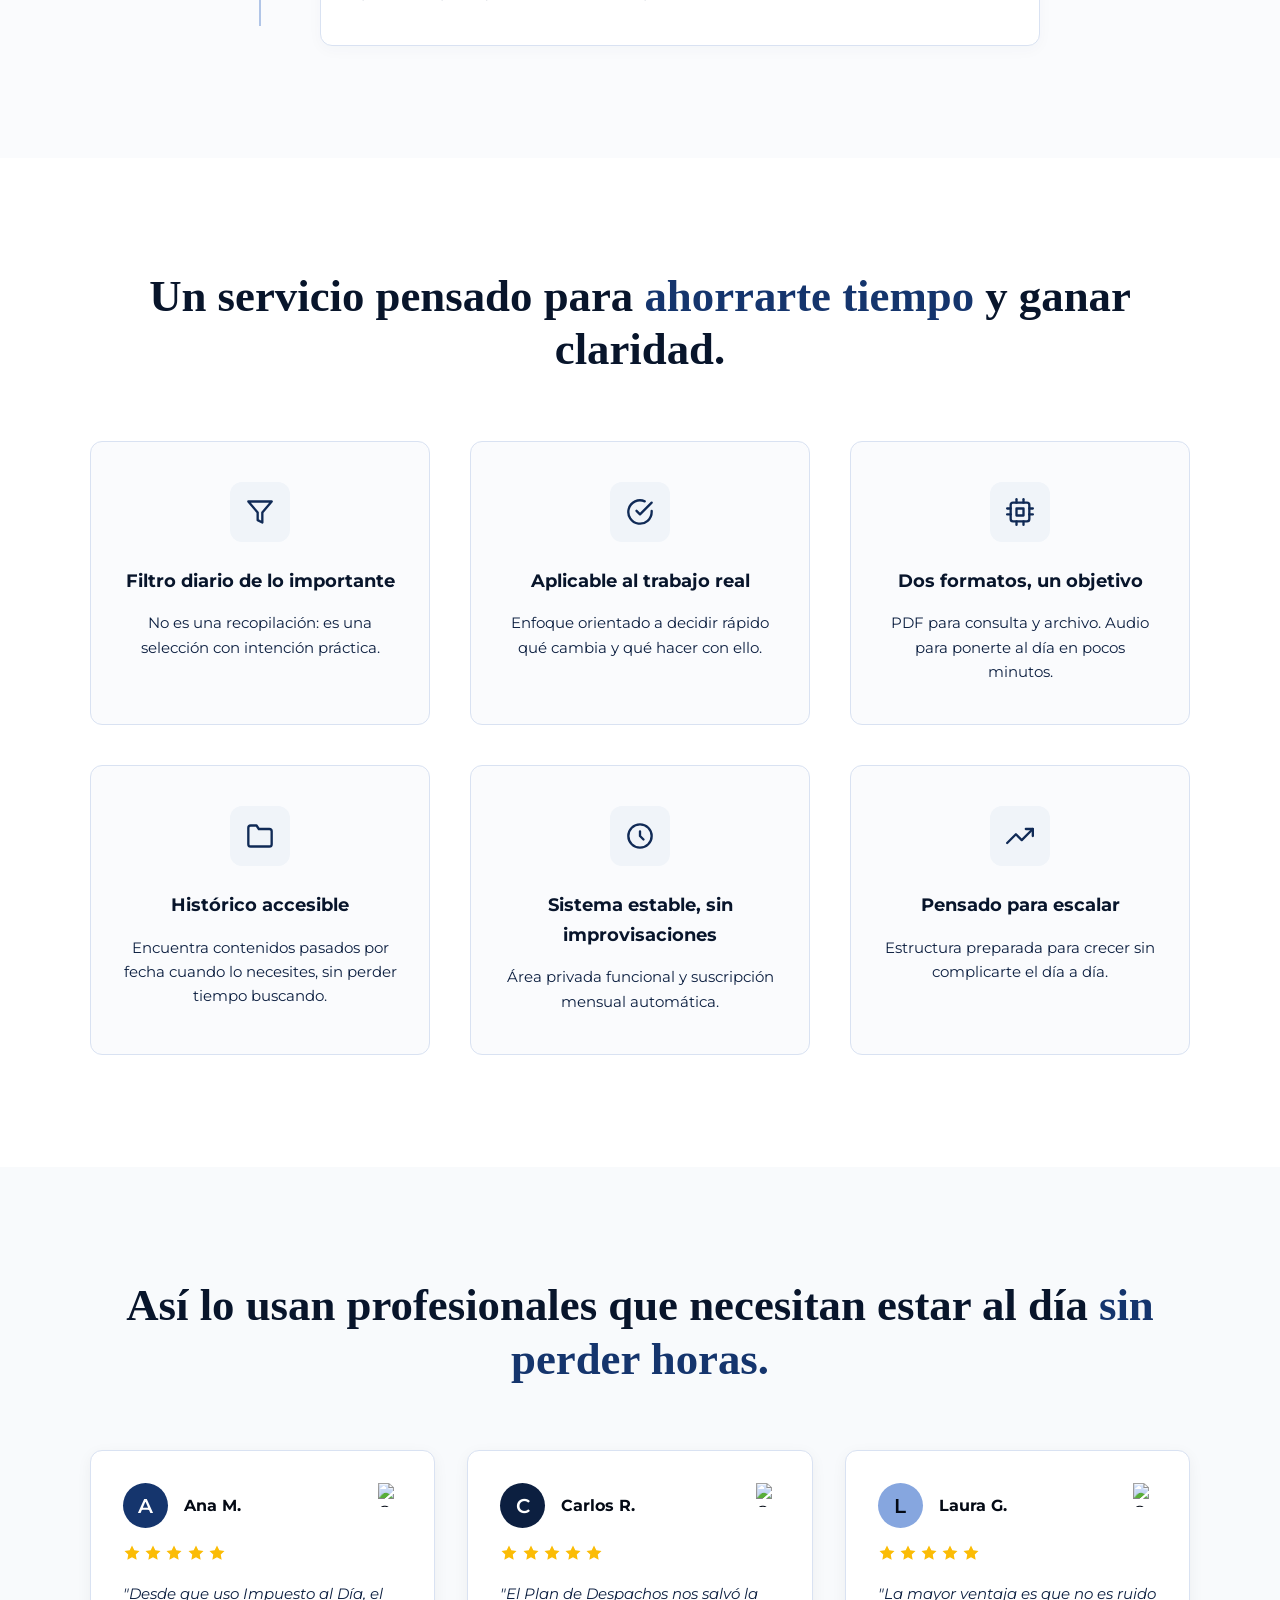
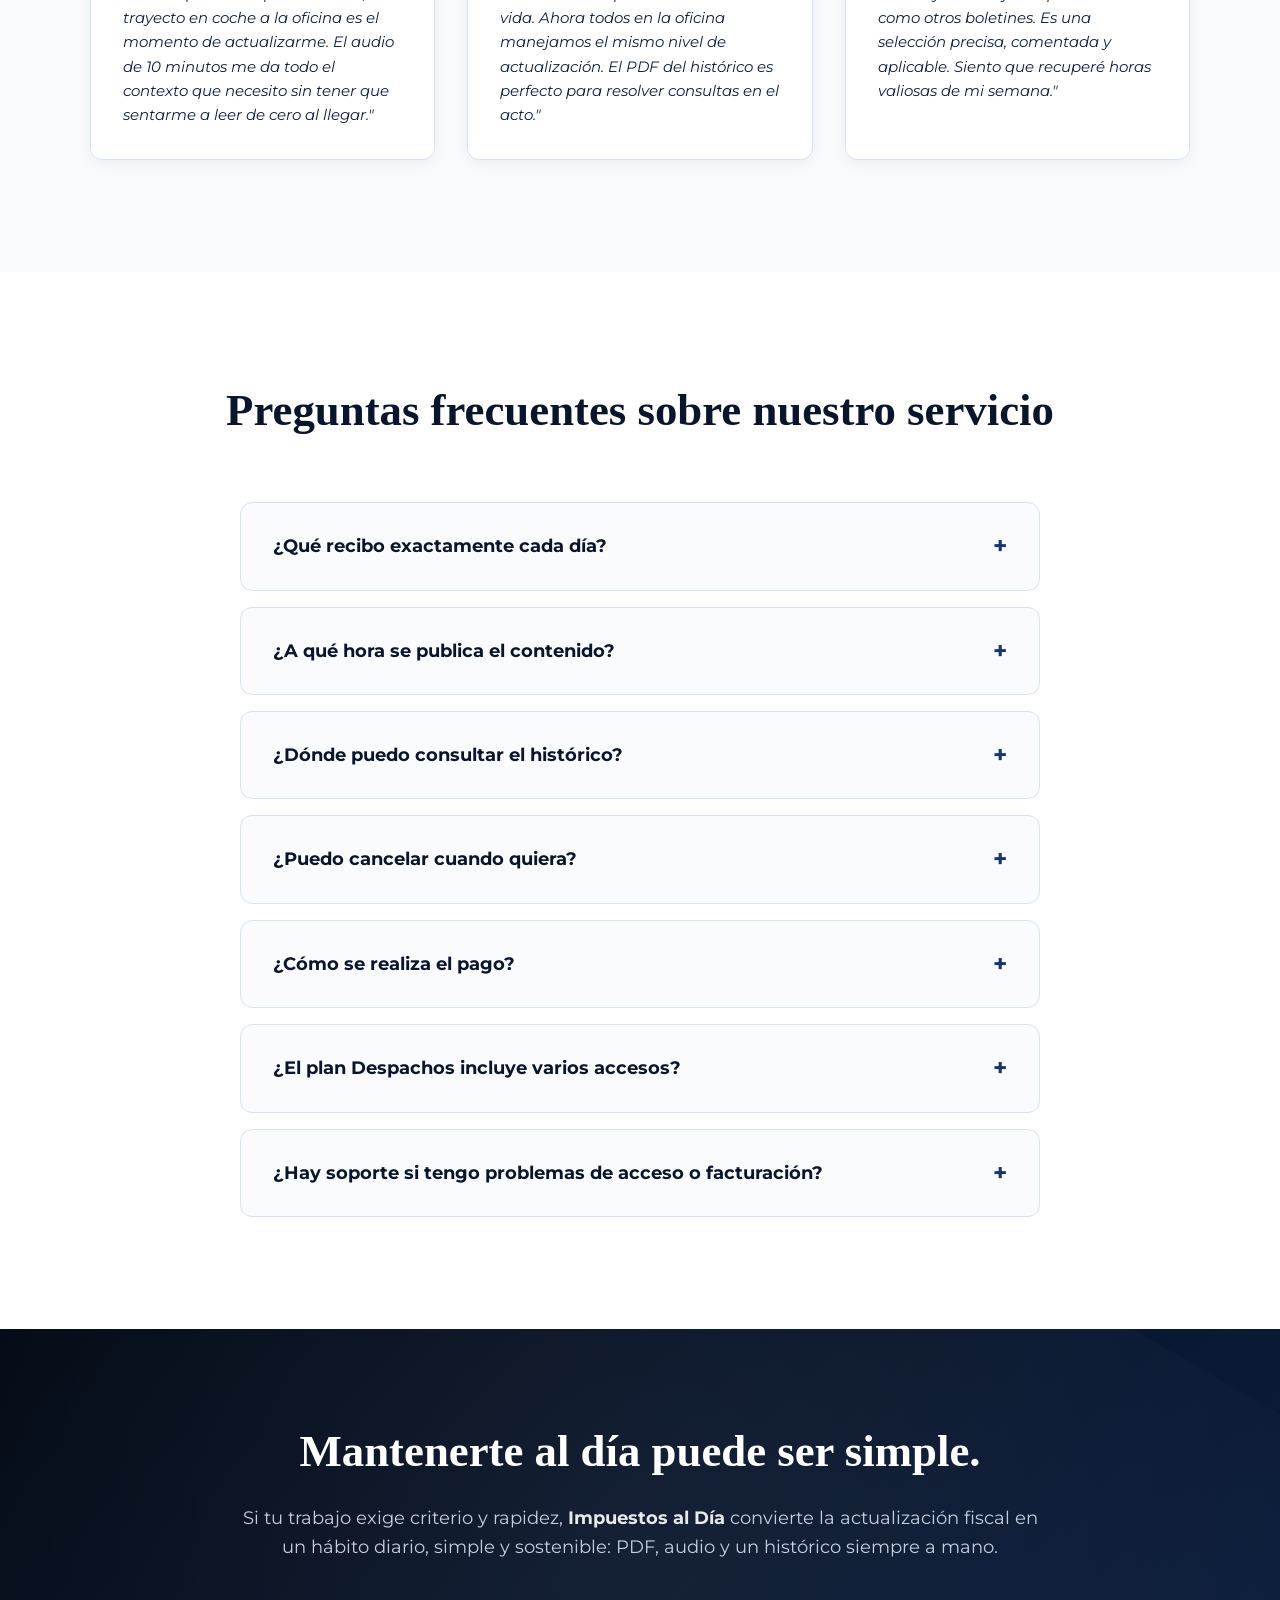
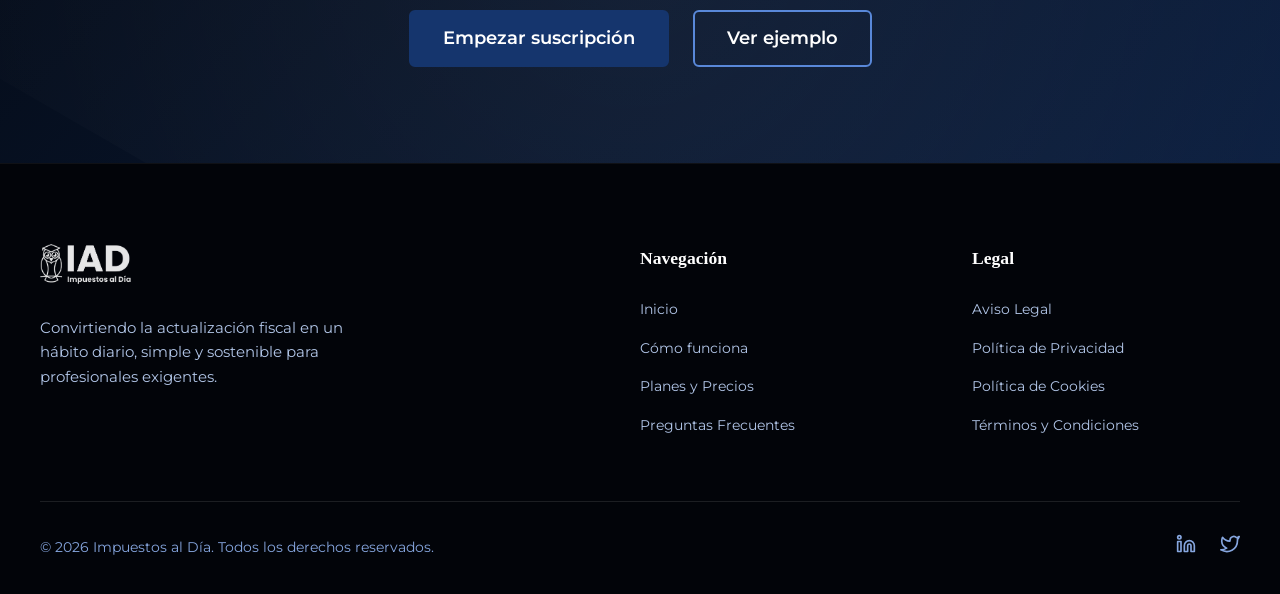
==== commit c150de59: "feat: Update home page hero section content, refine its layout, and adjust styling for improved visu" ====
--- a/pages/home/index.html
+++ b/pages/home/index.html
@@ -44,7 +44,7 @@
             <!-- Decorative Tech Background -->
             <div class="hero-grid-pattern"></div>
             <div class="hero-mesh-gradient"></div>
-            
+
             <!-- Floating Feature Status (Trend: SaaS-style floating cards) -->
             <div class="status-card card-audio" data-aos="fade-up" data-aos-delay="800">
                 <div class="waveform">
@@ -61,7 +61,10 @@
 
             <div class="status-card card-pdf" data-aos="fade-up" data-aos-delay="1000">
                 <div class="icon-circle">
-                    <svg viewBox="0 0 24 24" fill="none" stroke="currentColor" stroke-width="2"><path d="M14 2H6a2 2 0 0 0-2 2v16a2 2 0 0 0 2 2h12a2 2 0 0 0 2-2V8z"/><polyline points="14 2 14 8 20 8"/></svg>
+                    <svg viewBox="0 0 24 24" fill="none" stroke="currentColor" stroke-width="2">
+                        <path d="M14 2H6a2 2 0 0 0-2 2v16a2 2 0 0 0 2 2h12a2 2 0 0 0 2-2V8z" />
+                        <polyline points="14 2 14 8 20 8" />
+                    </svg>
                 </div>
                 <div class="status-info">
                     <span class="status-label">Informe PDF</span>
@@ -84,36 +87,47 @@
                         <div class="hero-pretitle">Innovación en Asesoría</div>
                         <h1 class="hero-title">Impuestos <br><span class="serif">al Día</span></h1>
                         <p class="hero-subtitle">
-                             Formación periódica y actualización constante para profesionales fiscales que buscan seguridad y rapidez en cada decisión.
+                            El único servicio diario de formación permanente para asesores fiscales en ejercicio con
+                            tarifa plana.
                         </p>
                     </header>
 
                     <div class="hero-meta">
-                        <div class="hero-tagline">"Menos ruido, más criterio profesional"</div>
+                        <div class="hero-tagline">"Menos ruido, más criterio para asesorar con seguridad"</div>
                     </div>
 
                     <div class="hero-features-minimal">
                         <div class="feature-item">
                             <span class="feature-marker"></span>
-                            <p>Resumen diario con impacto real.</p>
+                            <p>Resumen diario de cambios, criterios y consultas con impacto real.</p>
                         </div>
                         <div class="feature-item">
                             <span class="feature-marker"></span>
-                            <p>PDF + Audio listo para consumir.</p>
+                            <p>PDF descargable + audio para ponerte al día sin parar tu jornada.</p>
                         </div>
                         <div class="feature-item">
                             <span class="feature-marker"></span>
-                            <p>Histórico privado organizado.</p>
+                            <p>Acceso a histórico por fechas en tu área privada.</p>
+                        </div>
+                        <div class="feature-item">
+                            <span class="feature-marker"></span>
+                            <p>Suscripción mensual con cobro automático.</p>
                         </div>
                     </div>
 
                     <div class="hero-actions-refined">
                         <a href="#planes" class="btn-primary-elegant">Suscribirme ahora</a>
                         <a href="#ejemplo" class="btn-text-link">
-                            Ver ejemplo
-                            <svg viewBox="0 0 24 24" fill="none" stroke="currentColor" stroke-width="2" stroke-linecap="round" stroke-linejoin="round"><line x1="5" y1="12" x2="19" y2="12"/><polyline points="12 5 19 12 12 19"/></svg>
+                            Ver un ejemplo del PDF y el audio
+                            <svg viewBox="0 0 24 24" fill="none" stroke="currentColor" stroke-width="2"
+                                stroke-linecap="round" stroke-linejoin="round">
+                                <line x1="5" y1="12" x2="19" y2="12" />
+                                <polyline points="12 5 19 12 12 19" />
+                            </svg>
                         </a>
                     </div>
+                    
+                    <p class="hero-trust-note">Pensado para profesionales que no pueden permitirse <strong>enterarse tarde</strong>.</p>
                 </div>
 
                 <!-- Columna derecha: vacía (espacio para la imagen de fondo) -->
--- a/pages/home/style.css
+++ b/pages/home/style.css
@@ -219,9 +219,8 @@
     padding: 2rem 0;
     min-height: 100vh;
     background-image: url('../../assets/hero.png');
-    background-size: 105%;
-    background-repeat: no-repeat;
-    background-color: var(--white);
+    background-size: 100%;
+    background-size: cover;
     position: relative;
     overflow: hidden;
 }
@@ -286,19 +285,19 @@
 /* Positions & Individual Animations */
 .card-audio {
     top: 25%;
-    right: 15%;
+    right: 12%;
     animation-delay: 0s;
 }
 
 .card-pdf {
     bottom: 25%;
-    right: 10%;
+    right: 20%;
     animation-delay: -2s;
 }
 
 .card-update {
-    bottom: 40%;
-    right: 35%;
+    top: 22%;
+    left: 38%;
     animation-delay: -4s;
 }
 
@@ -317,10 +316,25 @@
     animation: wave 1s infinite ease-in-out;
 }
 
-.line-1 { height: 60%; animation-delay: 0.2s; }
-.line-2 { height: 100%; animation-delay: 0.4s; }
-.line-3 { height: 80%; animation-delay: 0.6s; }
-.line-4 { height: 40%; animation-delay: 0.8s; }
+.line-1 {
+    height: 60%;
+    animation-delay: 0.2s;
+}
+
+.line-2 {
+    height: 100%;
+    animation-delay: 0.4s;
+}
+
+.line-3 {
+    height: 80%;
+    animation-delay: 0.6s;
+}
+
+.line-4 {
+    height: 40%;
+    animation-delay: 0.8s;
+}
 
 .icon-circle {
     width: 32px;
@@ -333,7 +347,10 @@
     justify-content: center;
 }
 
-.icon-circle svg { width: 16px; height: 16px; }
+.icon-circle svg {
+    width: 16px;
+    height: 16px;
+}
 
 .pulse-indicator {
     width: 8px;
@@ -353,31 +370,52 @@
 }
 
 @keyframes floatCard {
-    0%, 100% { transform: translateY(0); }
-    50% { transform: translateY(-15px); }
+
+    0%,
+    100% {
+        transform: translateY(0);
+    }
+
+    50% {
+        transform: translateY(-15px);
+    }
 }
 
 @keyframes wave {
-    0%, 100% { transform: scaleY(0.5); }
-    50% { transform: scaleY(1); }
+
+    0%,
+    100% {
+        transform: scaleY(0.5);
+    }
+
+    50% {
+        transform: scaleY(1);
+    }
 }
 
 @keyframes pulsePing {
-    75%, 100% { transform: scale(3); opacity: 0; }
+
+    75%,
+    100% {
+        transform: scale(3);
+        opacity: 0;
+    }
 }
 
 @media (max-width: 1200px) {
-    .status-card { display: none; }
+    .status-card {
+        display: none;
+    }
 }
 
 .hero-container {
-    max-width: 1280px;
+    max-width: 1512px;
     width: 100%;
     margin: 0 auto;
     padding: 8rem 2rem 5rem;
     display: grid;
-    grid-template-columns: 1.2fr 0.8fr;
-    gap: 4rem;
+    grid-template-columns: 1fr 1.2fr;
+    gap: 2rem;
     align-items: center;
     position: relative;
     z-index: 1;
@@ -386,16 +424,27 @@
 .hero-col-left {
     display: flex;
     flex-direction: column;
-    gap: 2.5rem;
-    padding: 3rem;
-    background: rgba(255, 255, 255, 0.15);
-    backdrop-filter: blur(8px);
-    -webkit-backdrop-filter: blur(8px);
-    border-radius: 20px;
-    border: 1px solid rgba(255, 255, 255, 0.2);
+    gap: 2rem;
+    padding: 3rem 0;
+    background: transparent;
     animation: slideUpFade 1s cubic-bezier(0.16, 1, 0.3, 1) both;
     text-align: left;
-    max-width: 620px;
+    max-width: 580px;
+    position: relative;
+    z-index: 5;
+}
+
+/* Reduciendo el ancho del fondo translúcido */
+.hero-col-left::before {
+    content: '';
+    position: absolute;
+    inset: -2rem -4rem -2rem -100vw;
+    background: rgba(255, 255, 255, 0.15);
+    backdrop-filter: blur(10px);
+    -webkit-backdrop-filter: blur(10px);
+    z-index: -1;
+    border-radius: 0 40px 40px 0;
+    border-right: 1px solid rgba(255, 255, 255, 0.3);
 }
 
 .hero-col-right {
@@ -484,26 +533,40 @@
 .hero-actions-refined {
     display: flex;
     align-items: center;
-    gap: 2.5rem;
+    gap: 1.5rem;
     margin-top: 1rem;
+    flex-wrap: wrap;
 }
 
 .btn-primary-elegant {
-    background: var(--brand-900);
+    background: var(--brand-500);
     color: var(--white);
-    padding: 1.1rem 2.2rem;
-    border-radius: 4px;
+    padding: 1rem 2rem;
+    border-radius: 8px;
     text-decoration: none;
-    font-weight: 600;
+    font-weight: 700;
+    font-size: 1rem;
+    transition: all 0.3s ease;
+    box-shadow: 0 10px 25px rgba(21, 53, 109, 0.2);
+    border: none;
+}
+
+.btn-primary-elegant:hover {
+    background: var(--brand-950);
+    transform: translateY(-3px);
+    box-shadow: 0 15px 35px rgba(21, 53, 109, 0.3);
+}
+
+.hero-trust-note {
     font-size: 0.95rem;
-    transition: all 0.3s ease;
-    box-shadow: 0 10px 20px rgba(4, 10, 21, 0.15);
-}
-
-.btn-primary-elegant:hover {
-    background: var(--brand-500);
-    transform: translateY(-2px);
-    box-shadow: 0 15px 25px rgba(21, 53, 109, 0.2);
+    color: var(--brand-600);
+    margin: 0;
+    opacity: 0.9;
+}
+
+.hero-trust-note strong {
+    color: var(--brand-900);
+    font-weight: 700;
 }
 
 .btn-text-link {
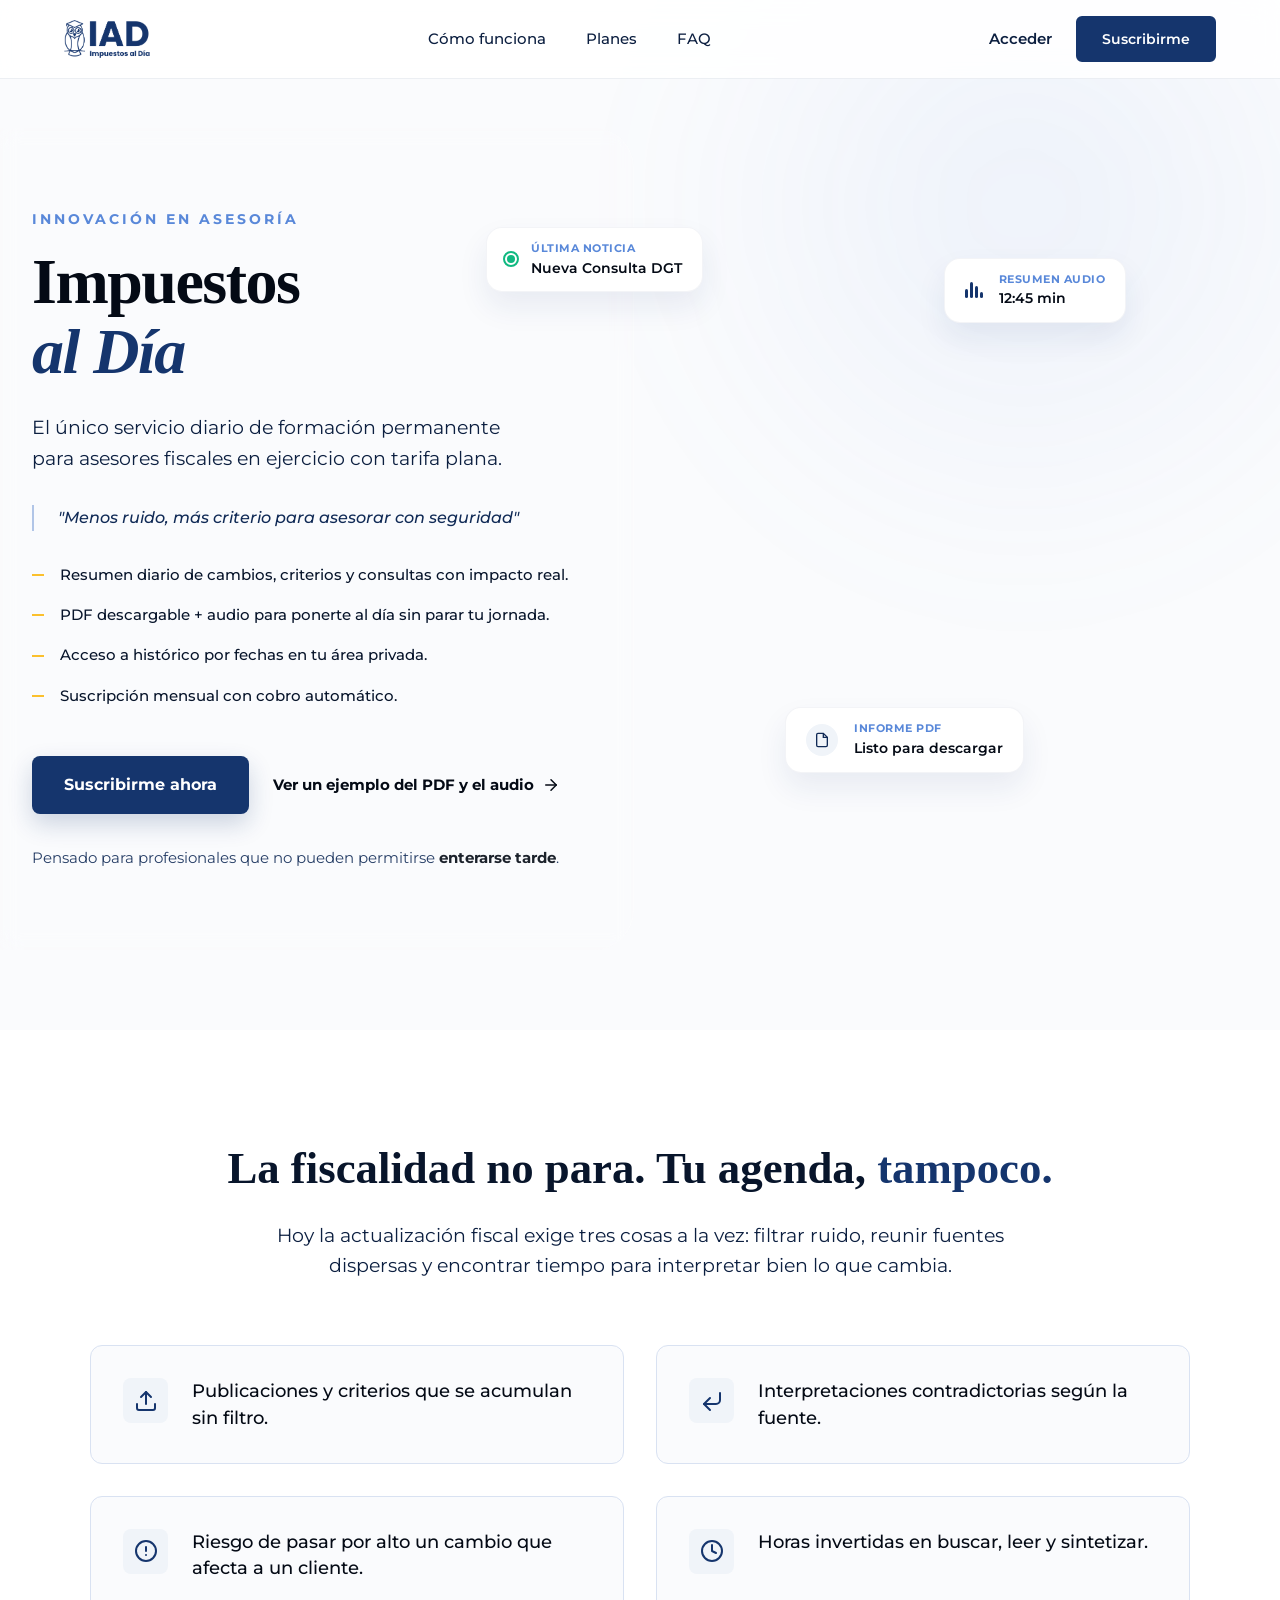
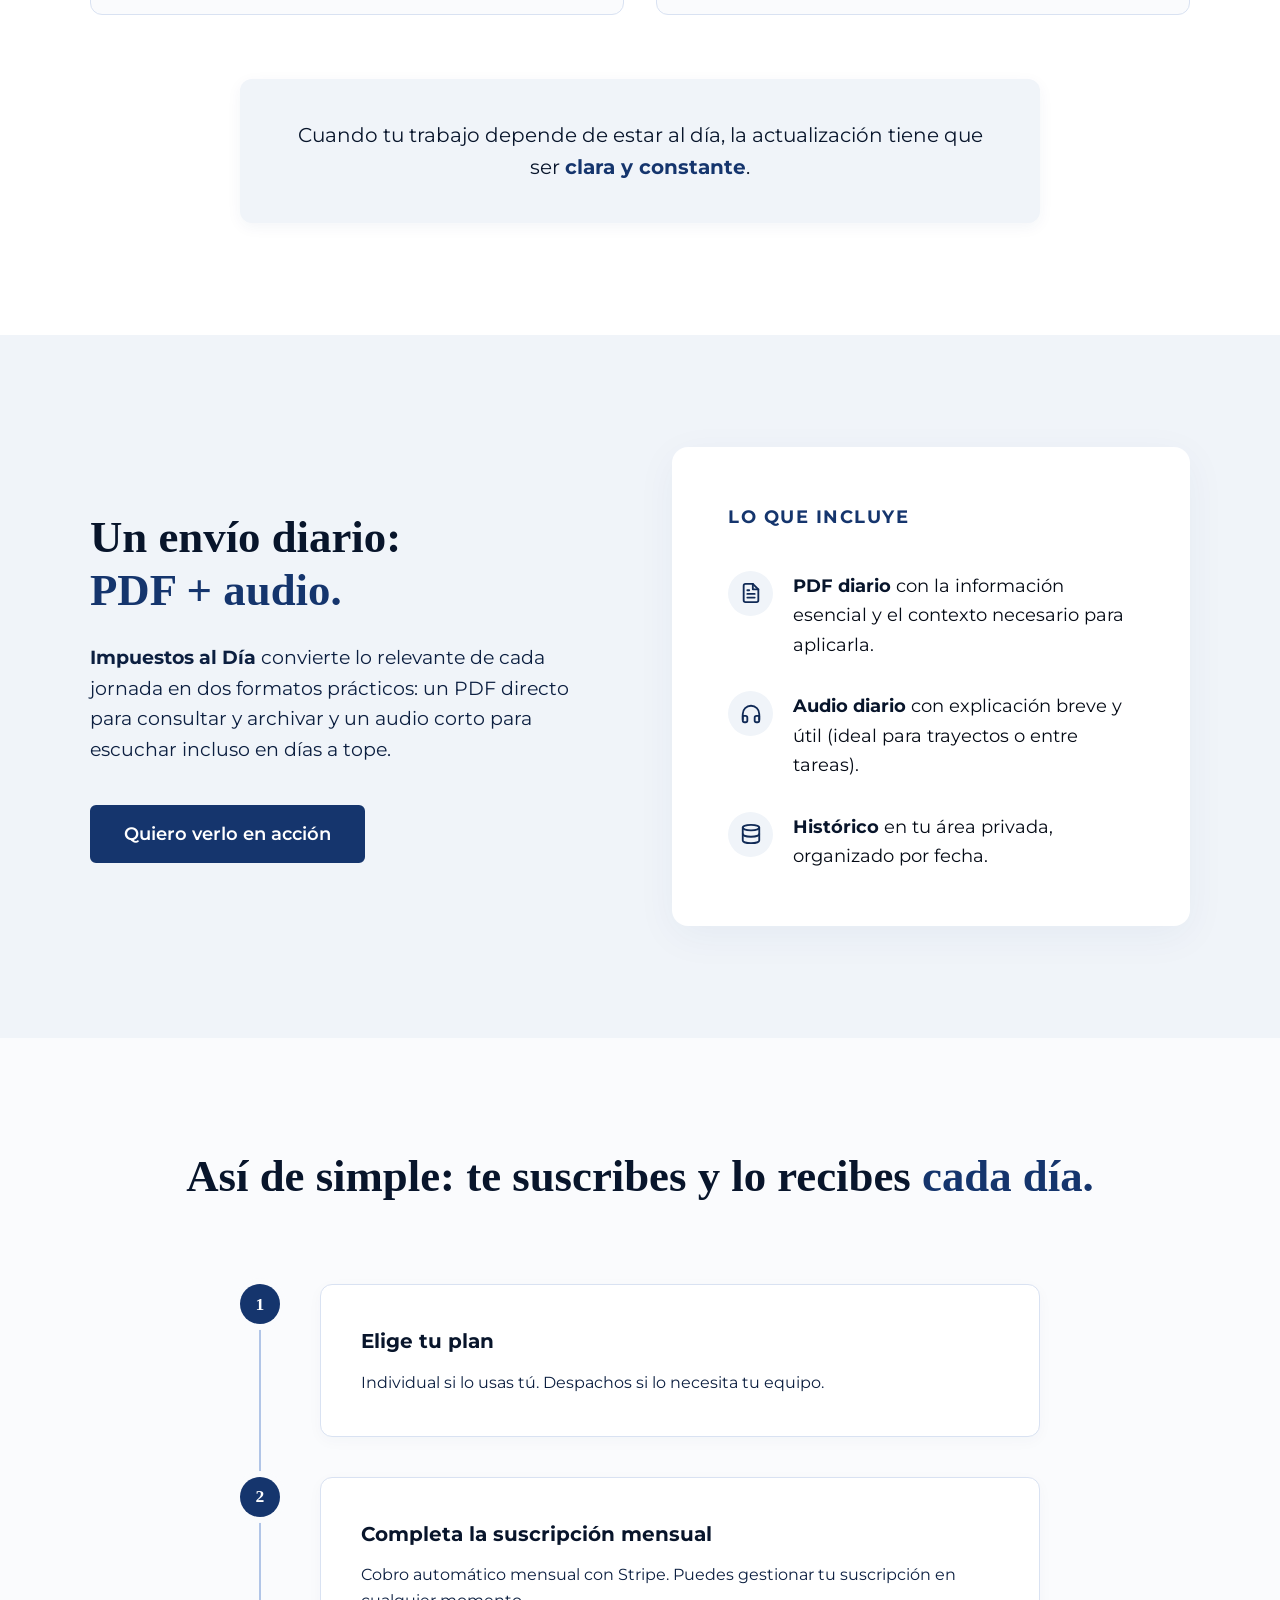
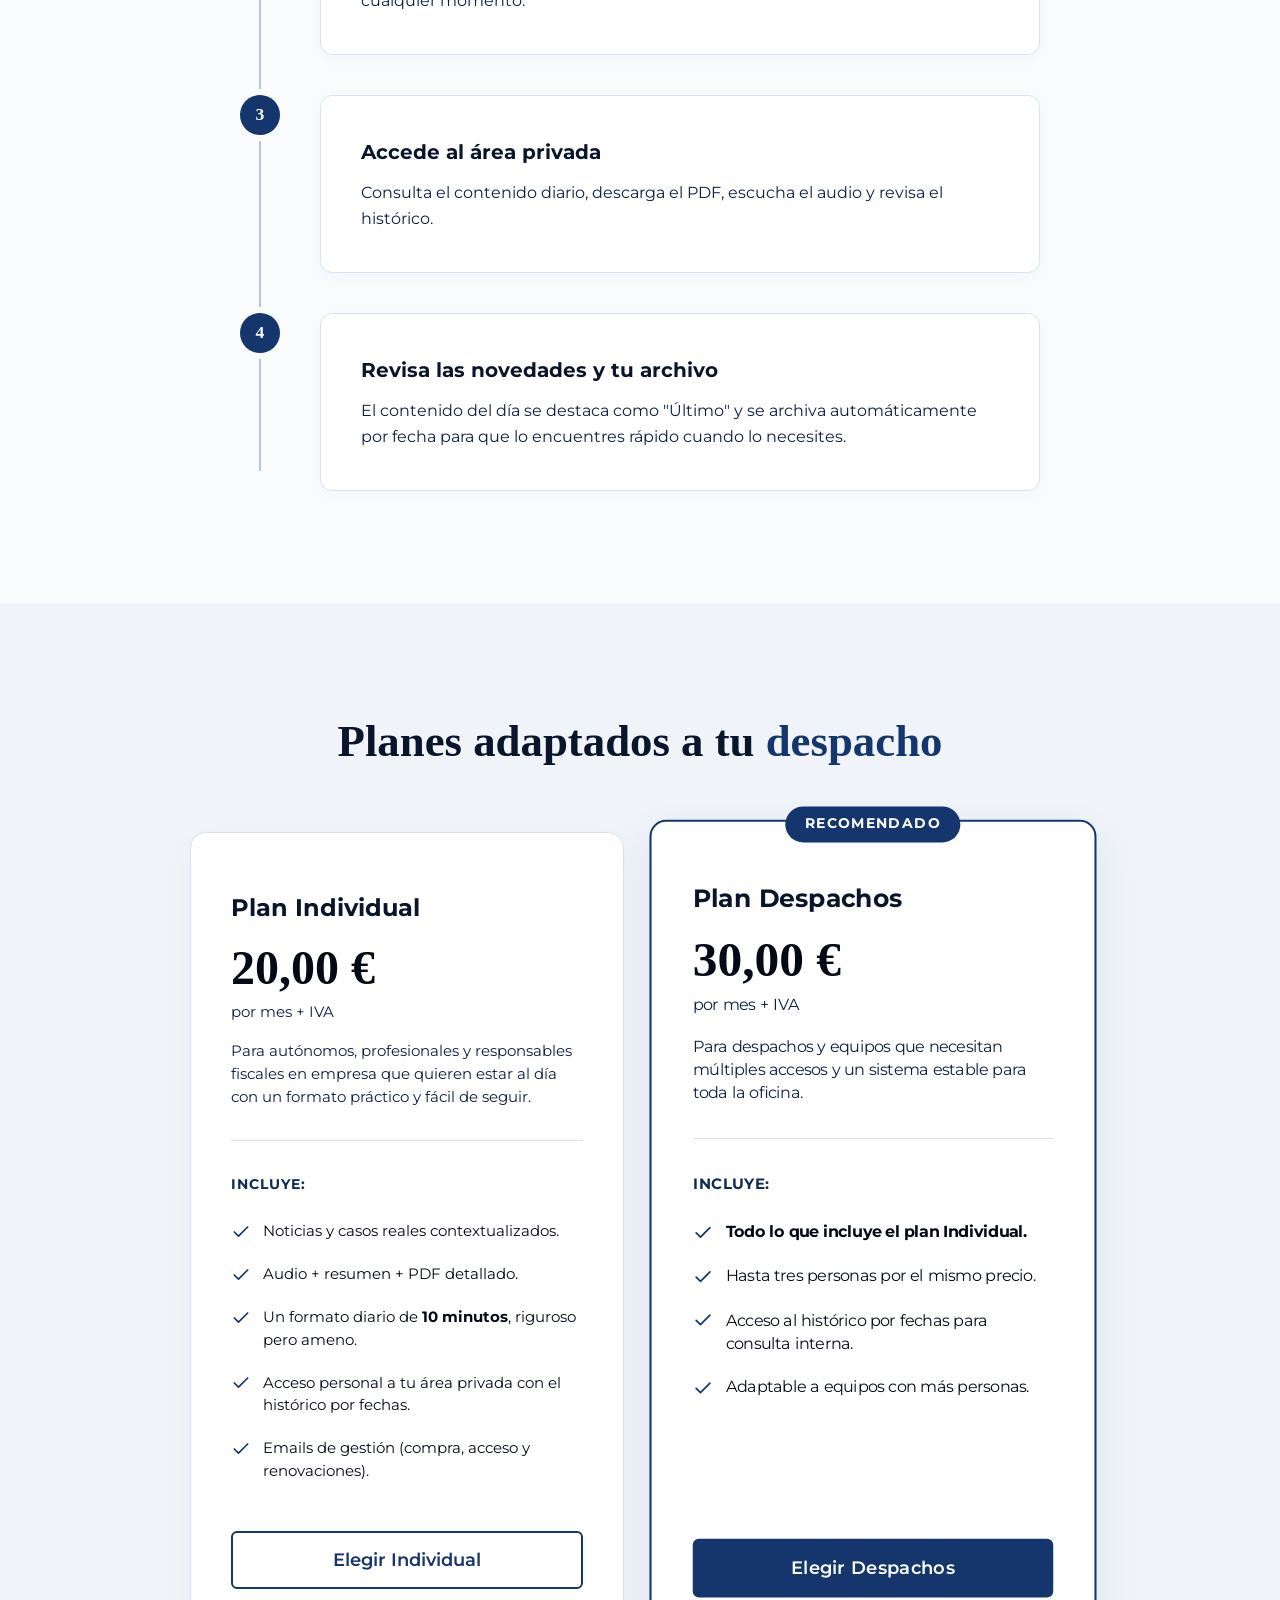
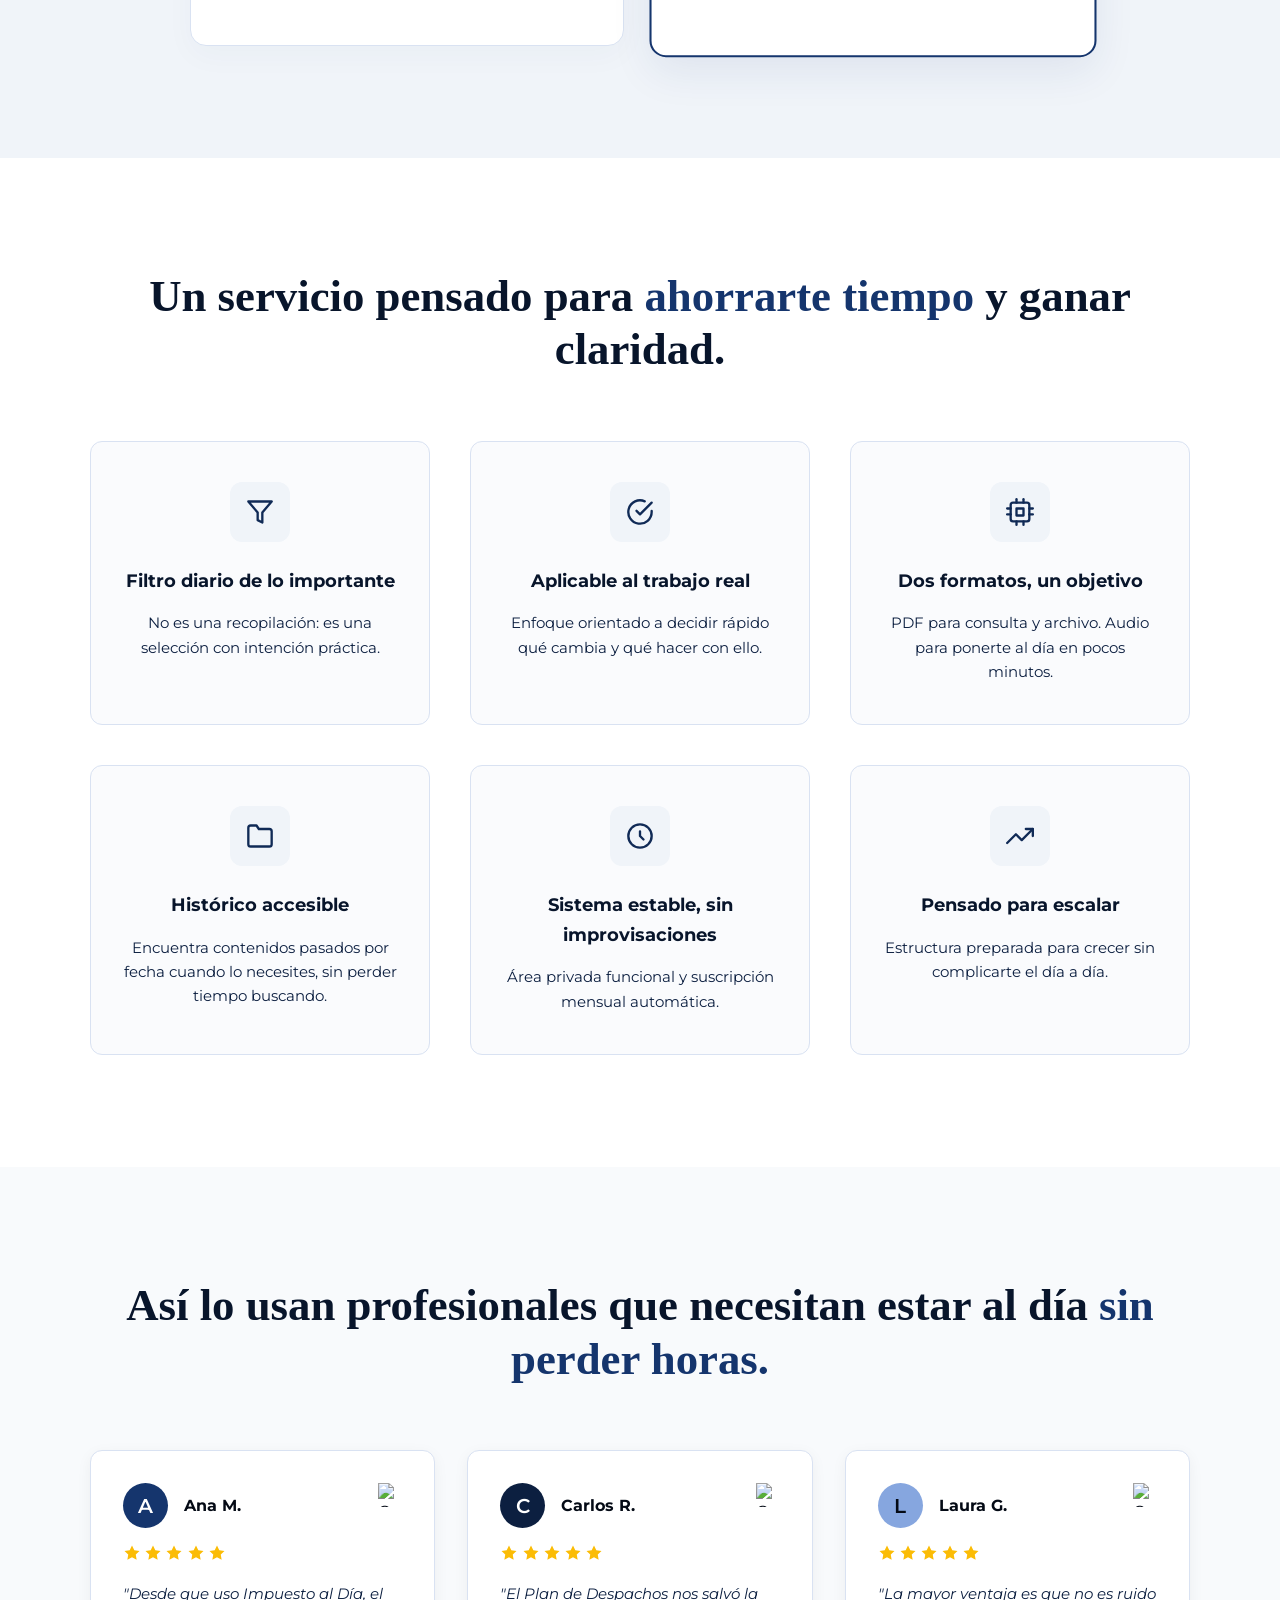
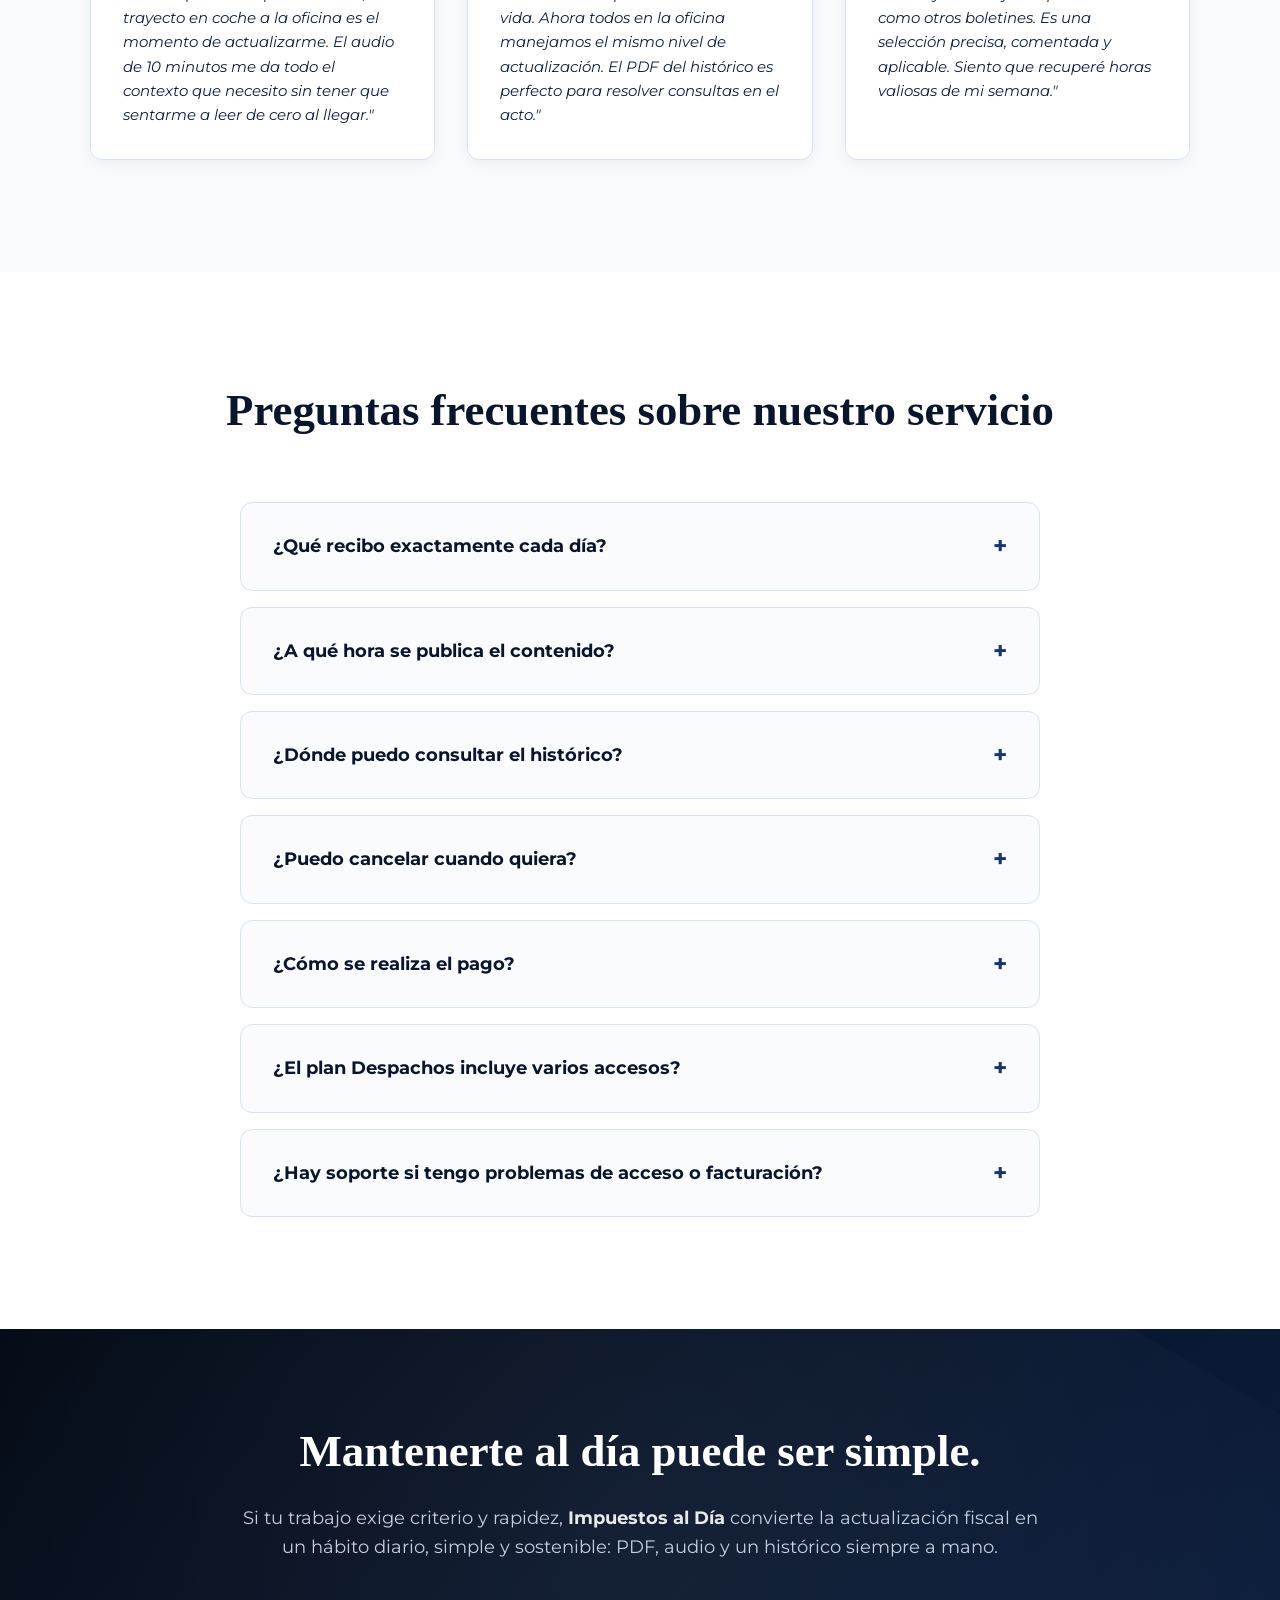
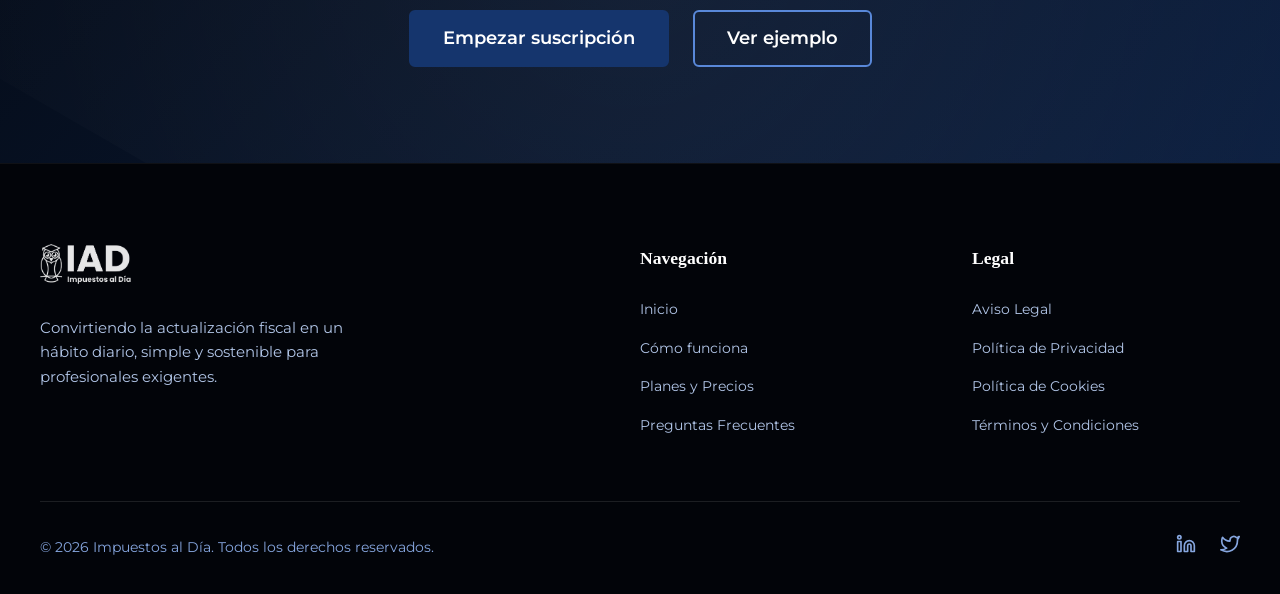
==== commit c8e9be10: "refactor: Relocate the pricing section within the home page." ====
--- a/pages/home/index.html
+++ b/pages/home/index.html
@@ -126,130 +126,13 @@
                             </svg>
                         </a>
                     </div>
-                    
-                    <p class="hero-trust-note">Pensado para profesionales que no pueden permitirse <strong>enterarse tarde</strong>.</p>
+
+                    <p class="hero-trust-note">Pensado para profesionales que no pueden permitirse <strong>enterarse
+                            tarde</strong>.</p>
                 </div>
 
                 <!-- Columna derecha: vacía (espacio para la imagen de fondo) -->
                 <div class="hero-col-right"></div>
-            </div>
-        </section>
-
-        <section class="pricing-section" id="planes">
-            <div class="container section-container">
-                <div class="pricing-header text-center">
-                    <h2 class="section-title">Planes adaptados a tu <span class="highlight-text">despacho</span></h2>
-                </div>
-
-                <div class="pricing-grid">
-                    <!-- Plan Individual -->
-                    <div class="pricing-card">
-                        <div class="pricing-card-header">
-                            <h3 class="plan-name">Plan Individual</h3>
-                            <div class="plan-price">
-                                <span class="price-number">20,00 €</span>
-                                <span class="price-period">por mes + IVA</span>
-                            </div>
-                            <p class="plan-desc">Para autónomos, profesionales y responsables fiscales en empresa que
-                                quieren estar al día con un formato práctico y fácil de seguir.</p>
-                        </div>
-                        <div class="pricing-card-body">
-                            <h4 class="plan-includes-title">Incluye:</h4>
-                            <ul class="plan-features">
-                                <li>
-                                    <svg viewBox="0 0 24 24" fill="none" stroke="currentColor" stroke-width="2"
-                                        stroke-linecap="round" stroke-linejoin="round">
-                                        <polyline points="20 6 9 17 4 12"></polyline>
-                                    </svg>
-                                    <span>Noticias y casos reales contextualizados.</span>
-                                </li>
-                                <li>
-                                    <svg viewBox="0 0 24 24" fill="none" stroke="currentColor" stroke-width="2"
-                                        stroke-linecap="round" stroke-linejoin="round">
-                                        <polyline points="20 6 9 17 4 12"></polyline>
-                                    </svg>
-                                    <span>Audio + resumen + PDF detallado.</span>
-                                </li>
-                                <li>
-                                    <svg viewBox="0 0 24 24" fill="none" stroke="currentColor" stroke-width="2"
-                                        stroke-linecap="round" stroke-linejoin="round">
-                                        <polyline points="20 6 9 17 4 12"></polyline>
-                                    </svg>
-                                    <span>Un formato diario de <strong>10 minutos</strong>, riguroso pero ameno.</span>
-                                </li>
-                                <li>
-                                    <svg viewBox="0 0 24 24" fill="none" stroke="currentColor" stroke-width="2"
-                                        stroke-linecap="round" stroke-linejoin="round">
-                                        <polyline points="20 6 9 17 4 12"></polyline>
-                                    </svg>
-                                    <span>Acceso personal a tu área privada con el histórico por fechas.</span>
-                                </li>
-                                <li>
-                                    <svg viewBox="0 0 24 24" fill="none" stroke="currentColor" stroke-width="2"
-                                        stroke-linecap="round" stroke-linejoin="round">
-                                        <polyline points="20 6 9 17 4 12"></polyline>
-                                    </svg>
-                                    <span>Emails de gestión (compra, acceso y renovaciones).</span>
-                                </li>
-                            </ul>
-                        </div>
-                        <div class="pricing-card-footer">
-                            <a href="#suscribirme-individual" class="btn-secondary btn-large btn-block">Elegir
-                                Individual</a>
-                        </div>
-                    </div>
-
-                    <!-- Plan Despachos -->
-                    <div class="pricing-card popular-plan">
-                        <div class="popular-badge">Recomendado</div>
-                        <div class="pricing-card-header">
-                            <h3 class="plan-name">Plan Despachos</h3>
-                            <div class="plan-price">
-                                <span class="price-number">30,00 €</span>
-                                <span class="price-period">por mes + IVA</span>
-                            </div>
-                            <p class="plan-desc">Para despachos y equipos que necesitan múltiples accesos y un sistema
-                                estable para toda la oficina.</p>
-                        </div>
-                        <div class="pricing-card-body">
-                            <h4 class="plan-includes-title">Incluye:</h4>
-                            <ul class="plan-features">
-                                <li>
-                                    <svg viewBox="0 0 24 24" fill="none" stroke="currentColor" stroke-width="2"
-                                        stroke-linecap="round" stroke-linejoin="round">
-                                        <polyline points="20 6 9 17 4 12"></polyline>
-                                    </svg>
-                                    <span><strong>Todo lo que incluye el plan Individual.</strong></span>
-                                </li>
-                                <li>
-                                    <svg viewBox="0 0 24 24" fill="none" stroke="currentColor" stroke-width="2"
-                                        stroke-linecap="round" stroke-linejoin="round">
-                                        <polyline points="20 6 9 17 4 12"></polyline>
-                                    </svg>
-                                    <span>Hasta tres personas por el mismo precio.</span>
-                                </li>
-                                <li>
-                                    <svg viewBox="0 0 24 24" fill="none" stroke="currentColor" stroke-width="2"
-                                        stroke-linecap="round" stroke-linejoin="round">
-                                        <polyline points="20 6 9 17 4 12"></polyline>
-                                    </svg>
-                                    <span>Acceso al histórico por fechas para consulta interna.</span>
-                                </li>
-                                <li>
-                                    <svg viewBox="0 0 24 24" fill="none" stroke="currentColor" stroke-width="2"
-                                        stroke-linecap="round" stroke-linejoin="round">
-                                        <polyline points="20 6 9 17 4 12"></polyline>
-                                    </svg>
-                                    <span>Adaptable a equipos con más personas.</span>
-                                </li>
-                            </ul>
-                        </div>
-                        <div class="pricing-card-footer">
-                            <a href="#suscribirme-despachos" class="btn-primary btn-large btn-block">Elegir
-                                Despachos</a>
-                        </div>
-                    </div>
-                </div>
             </div>
         </section>
 
@@ -430,6 +313,124 @@
                             <h3 class="step-title">Revisa las novedades y tu archivo</h3>
                             <p class="step-desc">El contenido del día se destaca como "Último" y se archiva
                                 automáticamente por fecha para que lo encuentres rápido cuando lo necesites.</p>
+                        </div>
+                    </div>
+                </div>
+            </div>
+        </section>
+
+        <section class="pricing-section" id="planes">
+            <div class="container section-container">
+                <div class="pricing-header text-center">
+                    <h2 class="section-title">Planes adaptados a tu <span class="highlight-text">despacho</span></h2>
+                </div>
+
+                <div class="pricing-grid">
+                    <!-- Plan Individual -->
+                    <div class="pricing-card">
+                        <div class="pricing-card-header">
+                            <h3 class="plan-name">Plan Individual</h3>
+                            <div class="plan-price">
+                                <span class="price-number">20,00 €</span>
+                                <span class="price-period">por mes + IVA</span>
+                            </div>
+                            <p class="plan-desc">Para autónomos, profesionales y responsables fiscales en empresa que
+                                quieren estar al día con un formato práctico y fácil de seguir.</p>
+                        </div>
+                        <div class="pricing-card-body">
+                            <h4 class="plan-includes-title">Incluye:</h4>
+                            <ul class="plan-features">
+                                <li>
+                                    <svg viewBox="0 0 24 24" fill="none" stroke="currentColor" stroke-width="2"
+                                        stroke-linecap="round" stroke-linejoin="round">
+                                        <polyline points="20 6 9 17 4 12"></polyline>
+                                    </svg>
+                                    <span>Noticias y casos reales contextualizados.</span>
+                                </li>
+                                <li>
+                                    <svg viewBox="0 0 24 24" fill="none" stroke="currentColor" stroke-width="2"
+                                        stroke-linecap="round" stroke-linejoin="round">
+                                        <polyline points="20 6 9 17 4 12"></polyline>
+                                    </svg>
+                                    <span>Audio + resumen + PDF detallado.</span>
+                                </li>
+                                <li>
+                                    <svg viewBox="0 0 24 24" fill="none" stroke="currentColor" stroke-width="2"
+                                        stroke-linecap="round" stroke-linejoin="round">
+                                        <polyline points="20 6 9 17 4 12"></polyline>
+                                    </svg>
+                                    <span>Un formato diario de <strong>10 minutos</strong>, riguroso pero ameno.</span>
+                                </li>
+                                <li>
+                                    <svg viewBox="0 0 24 24" fill="none" stroke="currentColor" stroke-width="2"
+                                        stroke-linecap="round" stroke-linejoin="round">
+                                        <polyline points="20 6 9 17 4 12"></polyline>
+                                    </svg>
+                                    <span>Acceso personal a tu área privada con el histórico por fechas.</span>
+                                </li>
+                                <li>
+                                    <svg viewBox="0 0 24 24" fill="none" stroke="currentColor" stroke-width="2"
+                                        stroke-linecap="round" stroke-linejoin="round">
+                                        <polyline points="20 6 9 17 4 12"></polyline>
+                                    </svg>
+                                    <span>Emails de gestión (compra, acceso y renovaciones).</span>
+                                </li>
+                            </ul>
+                        </div>
+                        <div class="pricing-card-footer">
+                            <a href="#suscribirme-individual" class="btn-secondary btn-large btn-block">Elegir
+                                Individual</a>
+                        </div>
+                    </div>
+
+                    <!-- Plan Despachos -->
+                    <div class="pricing-card popular-plan">
+                        <div class="popular-badge">Recomendado</div>
+                        <div class="pricing-card-header">
+                            <h3 class="plan-name">Plan Despachos</h3>
+                            <div class="plan-price">
+                                <span class="price-number">30,00 €</span>
+                                <span class="price-period">por mes + IVA</span>
+                            </div>
+                            <p class="plan-desc">Para despachos y equipos que necesitan múltiples accesos y un sistema
+                                estable para toda la oficina.</p>
+                        </div>
+                        <div class="pricing-card-body">
+                            <h4 class="plan-includes-title">Incluye:</h4>
+                            <ul class="plan-features">
+                                <li>
+                                    <svg viewBox="0 0 24 24" fill="none" stroke="currentColor" stroke-width="2"
+                                        stroke-linecap="round" stroke-linejoin="round">
+                                        <polyline points="20 6 9 17 4 12"></polyline>
+                                    </svg>
+                                    <span><strong>Todo lo que incluye el plan Individual.</strong></span>
+                                </li>
+                                <li>
+                                    <svg viewBox="0 0 24 24" fill="none" stroke="currentColor" stroke-width="2"
+                                        stroke-linecap="round" stroke-linejoin="round">
+                                        <polyline points="20 6 9 17 4 12"></polyline>
+                                    </svg>
+                                    <span>Hasta tres personas por el mismo precio.</span>
+                                </li>
+                                <li>
+                                    <svg viewBox="0 0 24 24" fill="none" stroke="currentColor" stroke-width="2"
+                                        stroke-linecap="round" stroke-linejoin="round">
+                                        <polyline points="20 6 9 17 4 12"></polyline>
+                                    </svg>
+                                    <span>Acceso al histórico por fechas para consulta interna.</span>
+                                </li>
+                                <li>
+                                    <svg viewBox="0 0 24 24" fill="none" stroke="currentColor" stroke-width="2"
+                                        stroke-linecap="round" stroke-linejoin="round">
+                                        <polyline points="20 6 9 17 4 12"></polyline>
+                                    </svg>
+                                    <span>Adaptable a equipos con más personas.</span>
+                                </li>
+                            </ul>
+                        </div>
+                        <div class="pricing-card-footer">
+                            <a href="#suscribirme-despachos" class="btn-primary btn-large btn-block">Elegir
+                                Despachos</a>
                         </div>
                     </div>
                 </div>
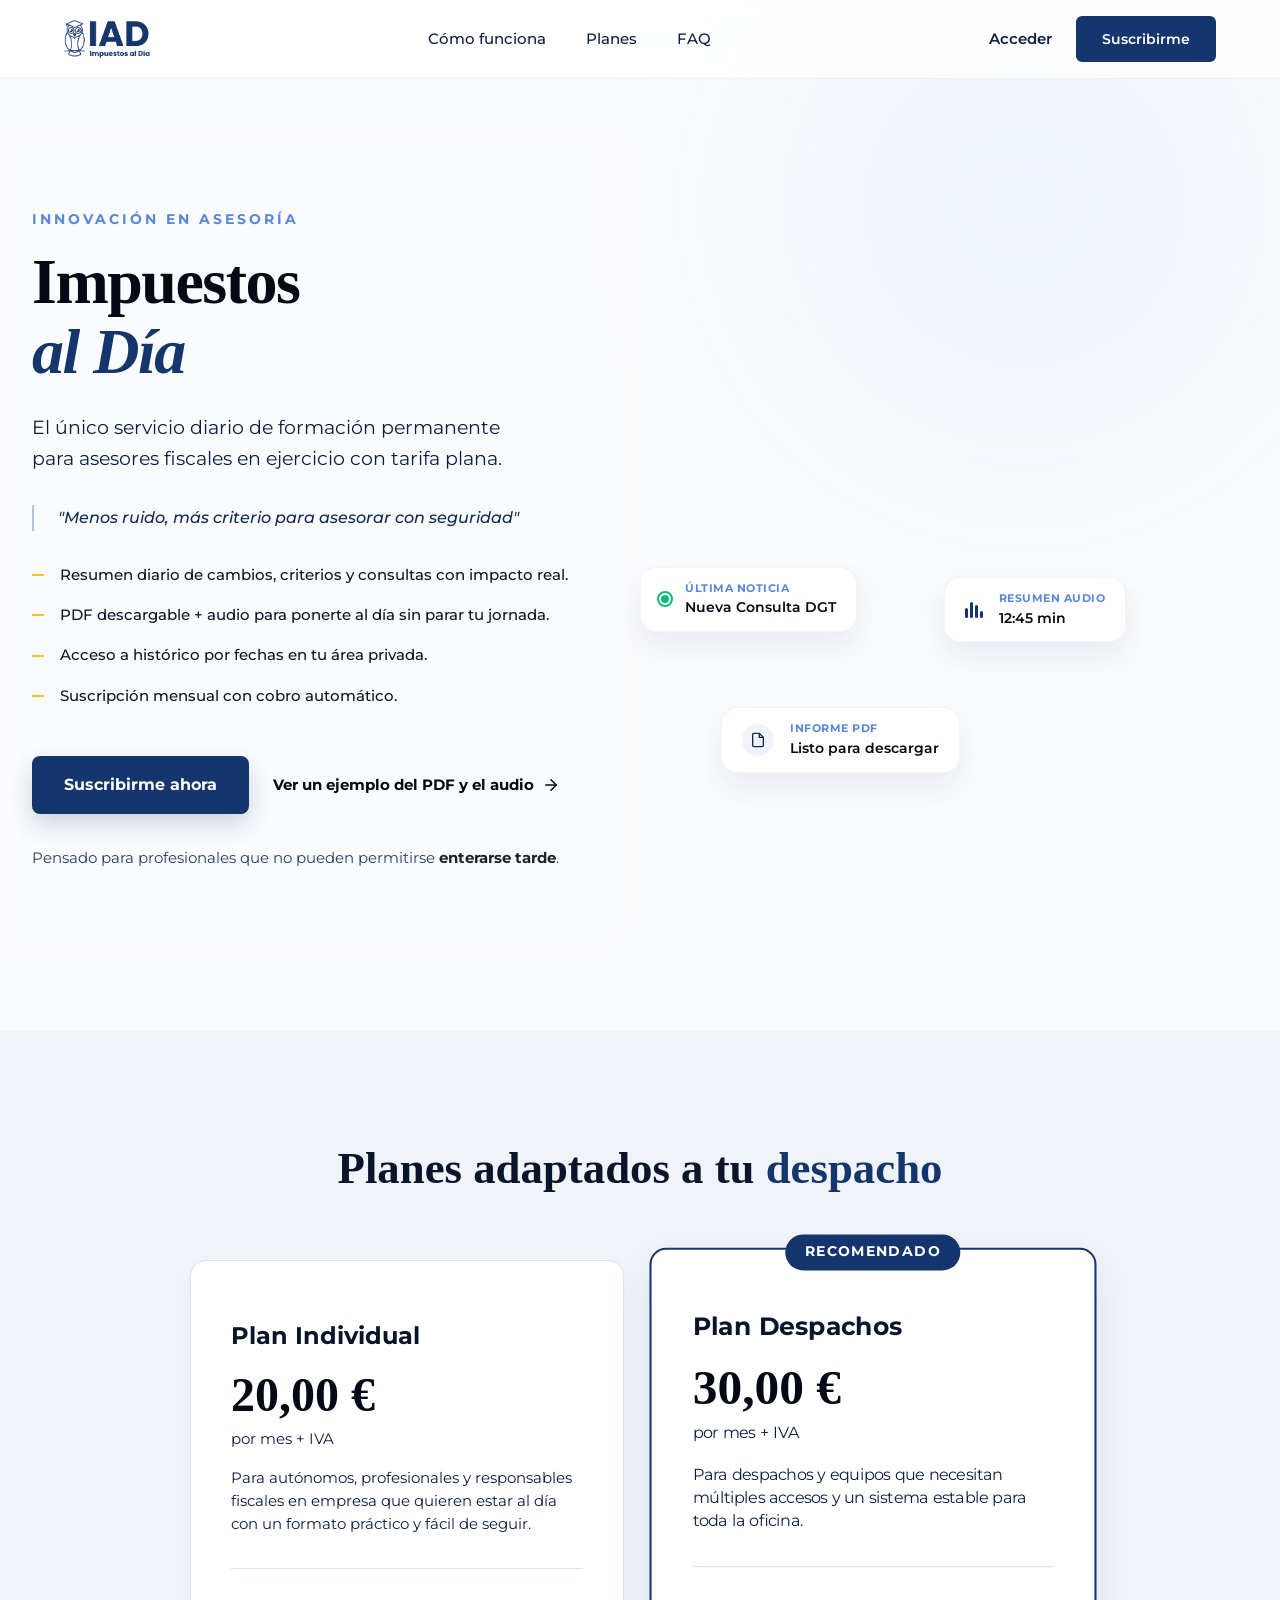
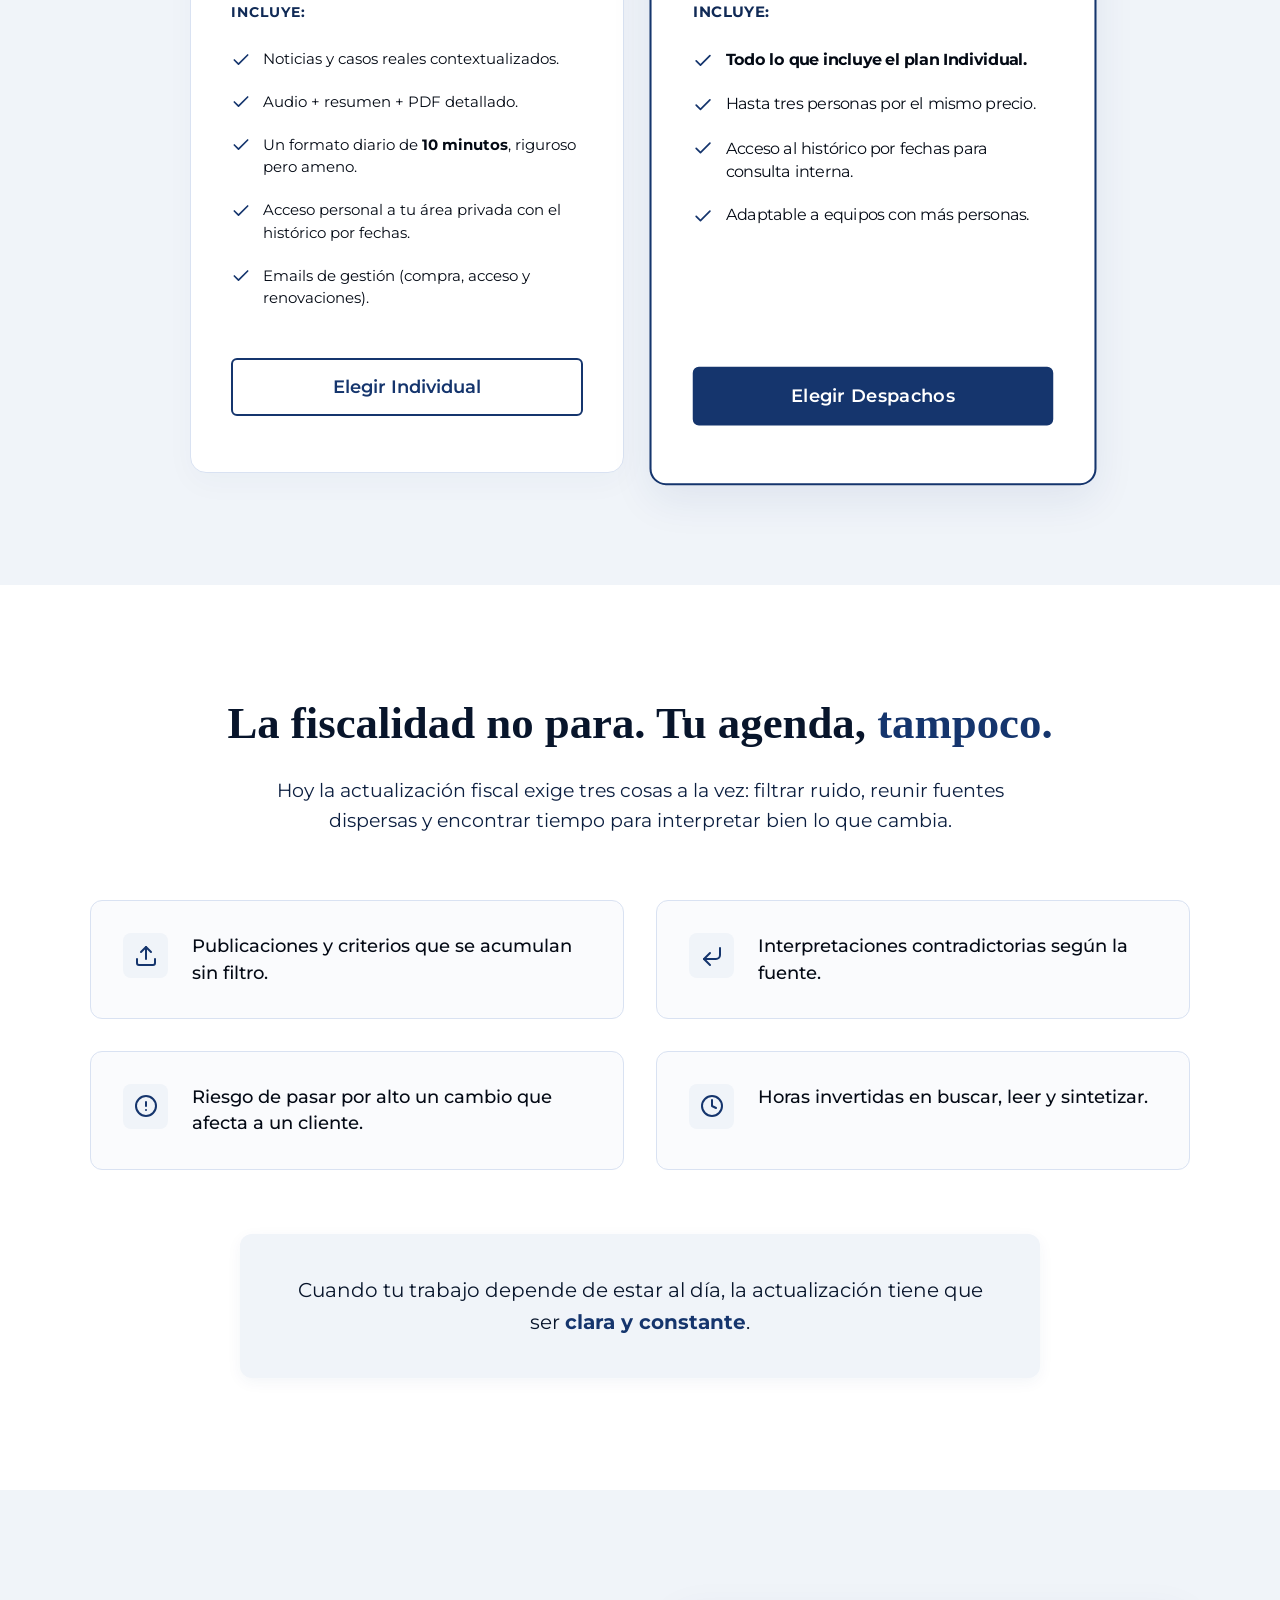
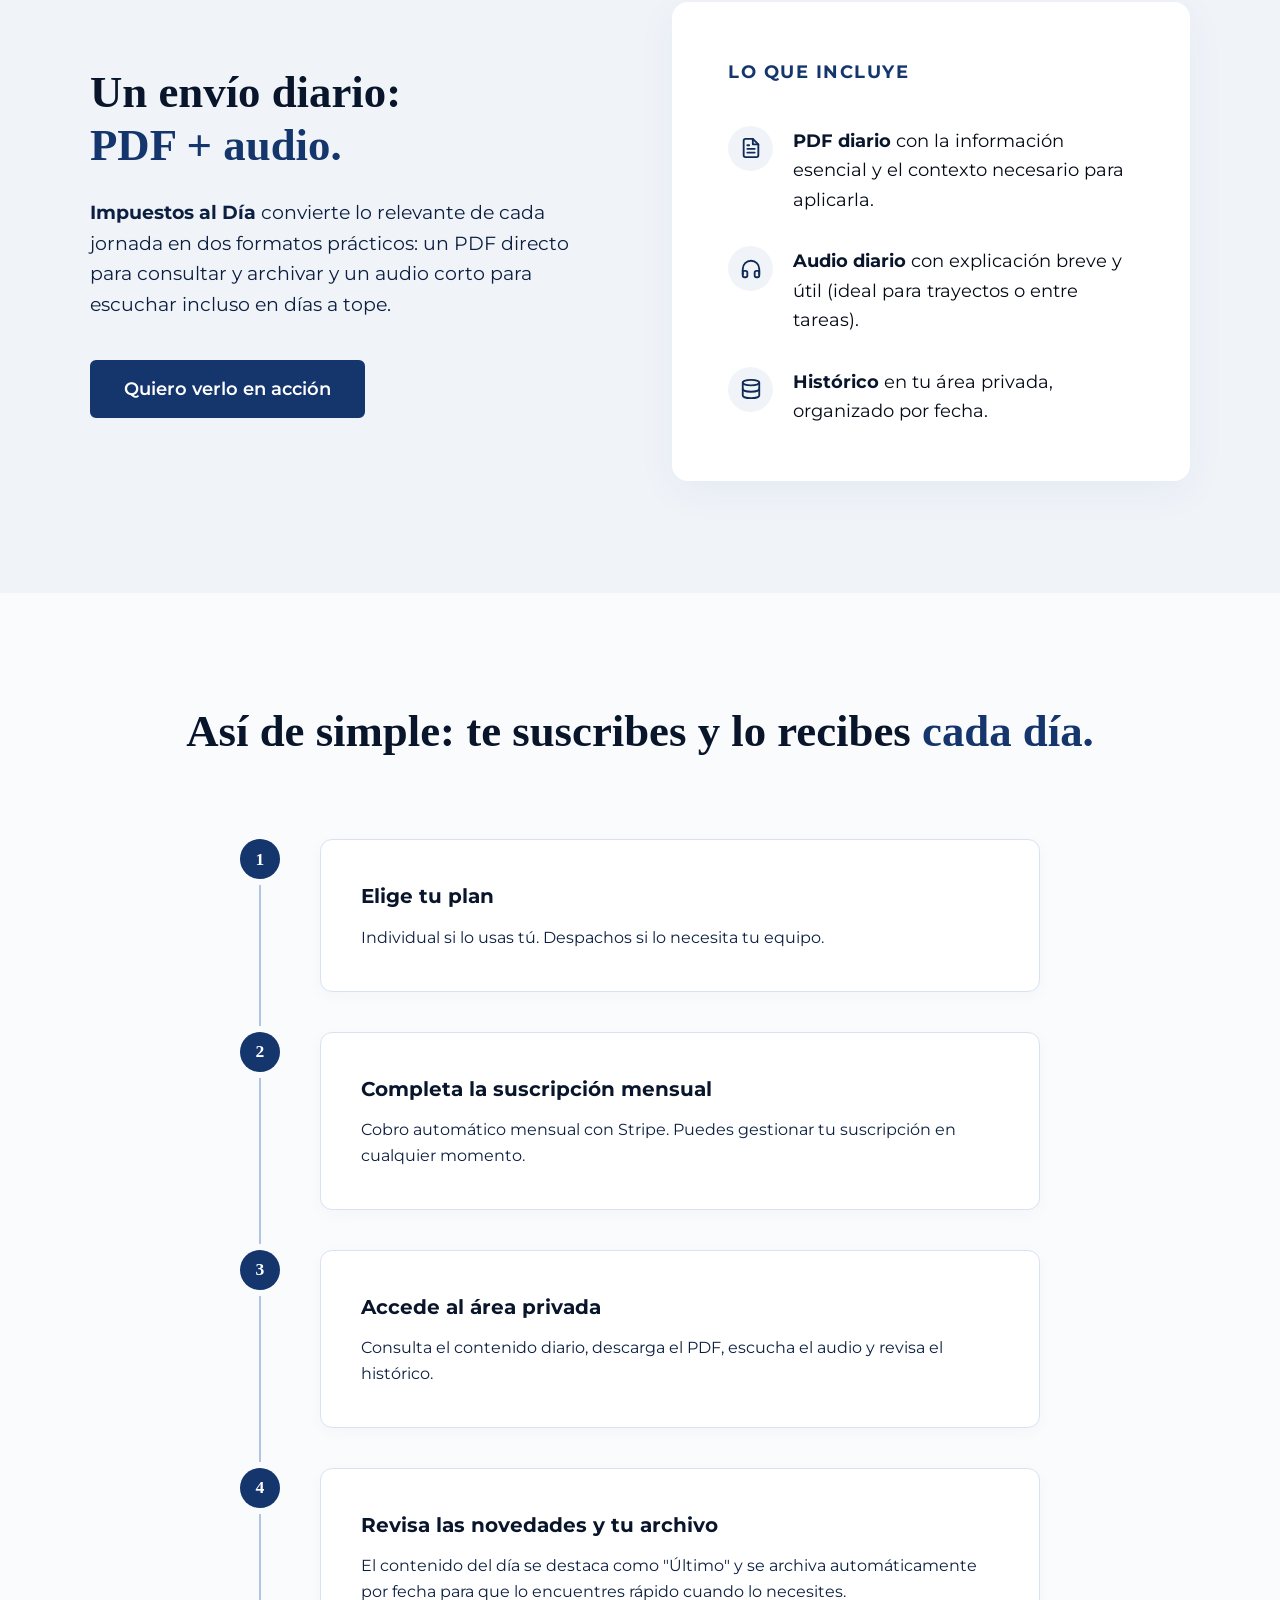
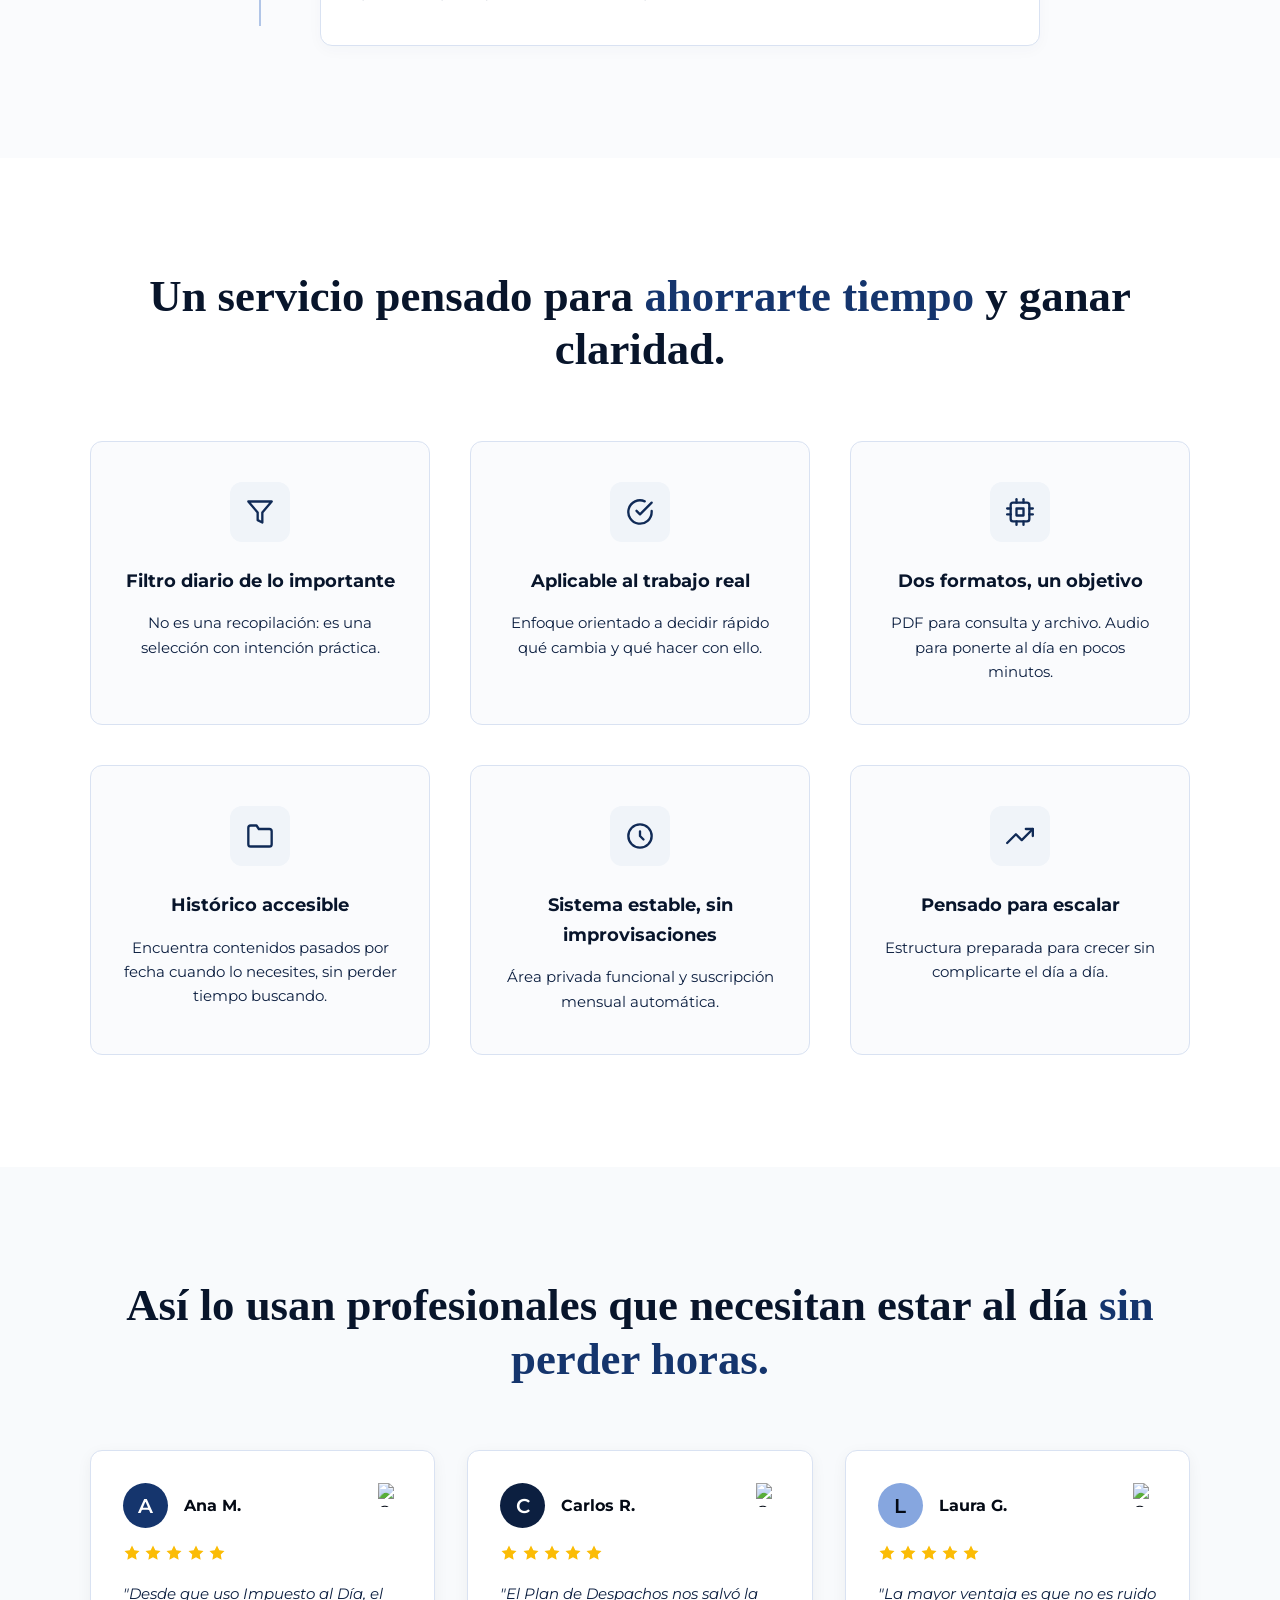
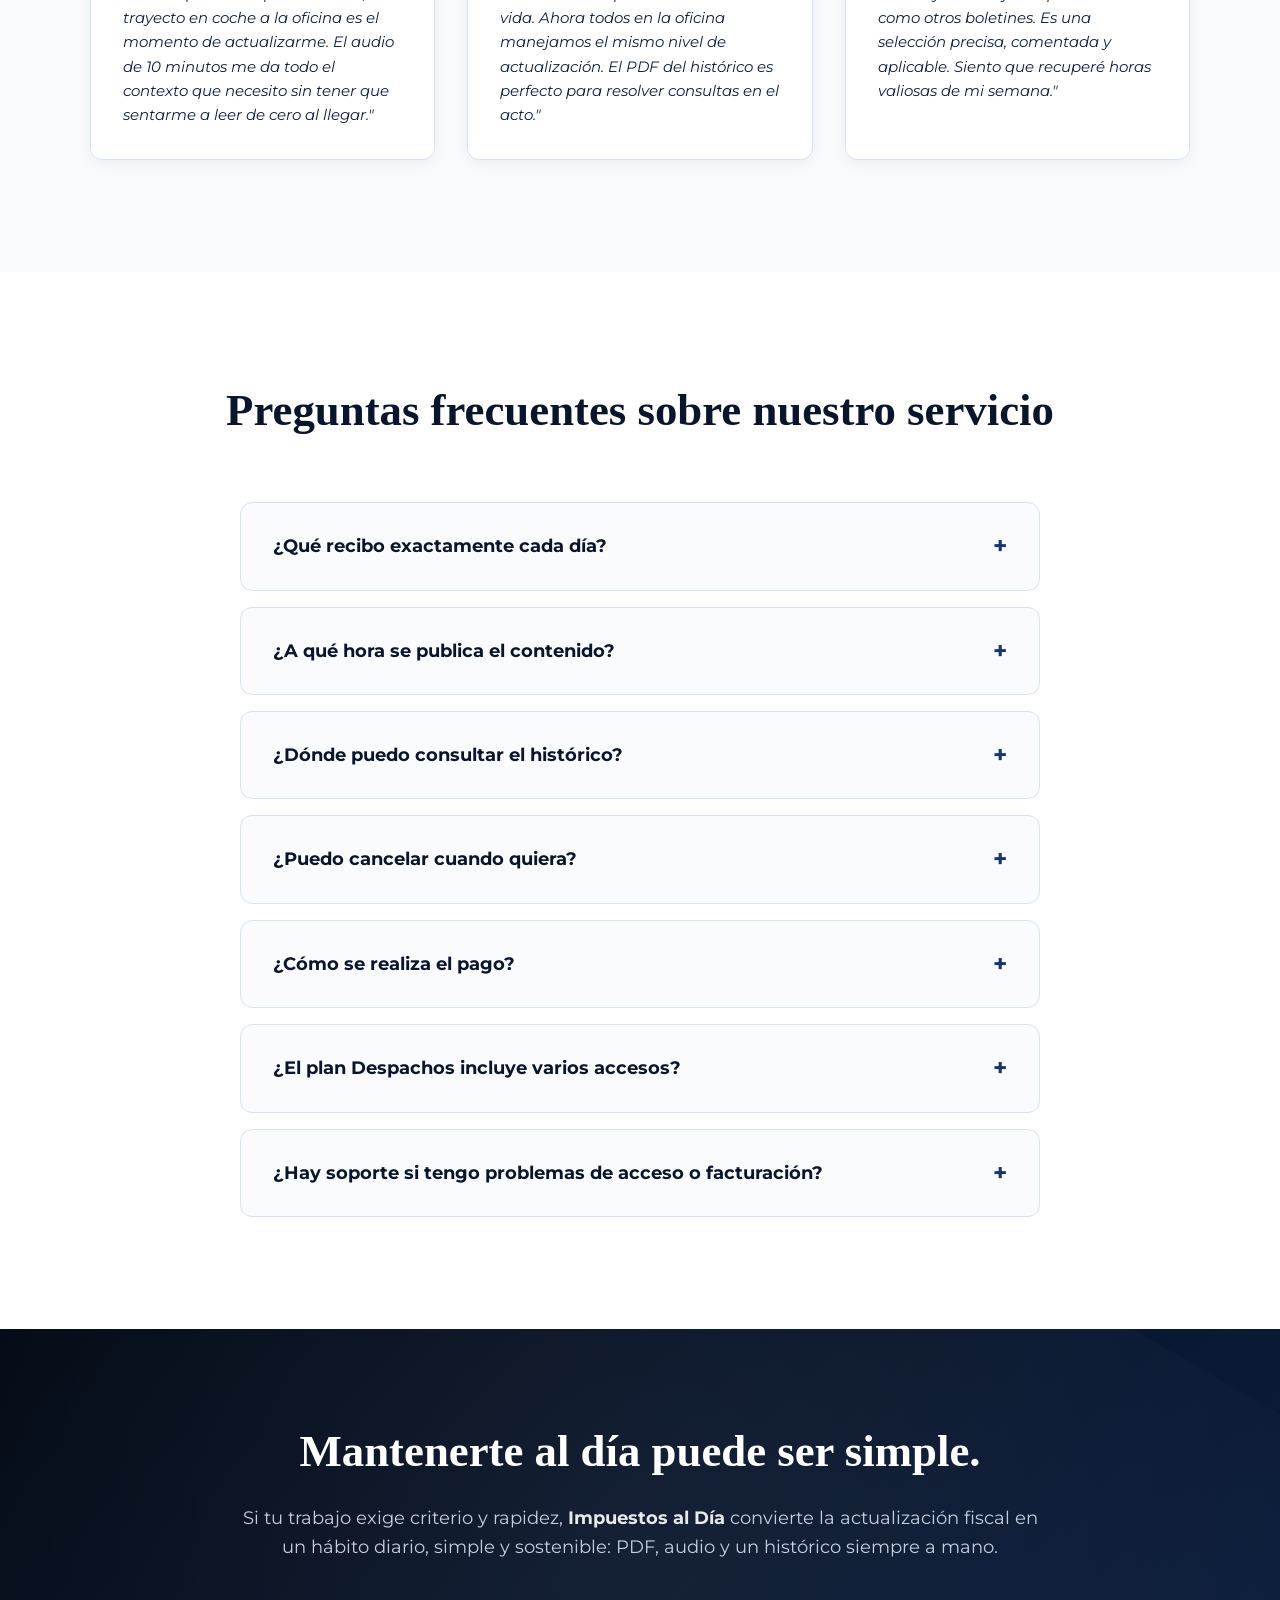
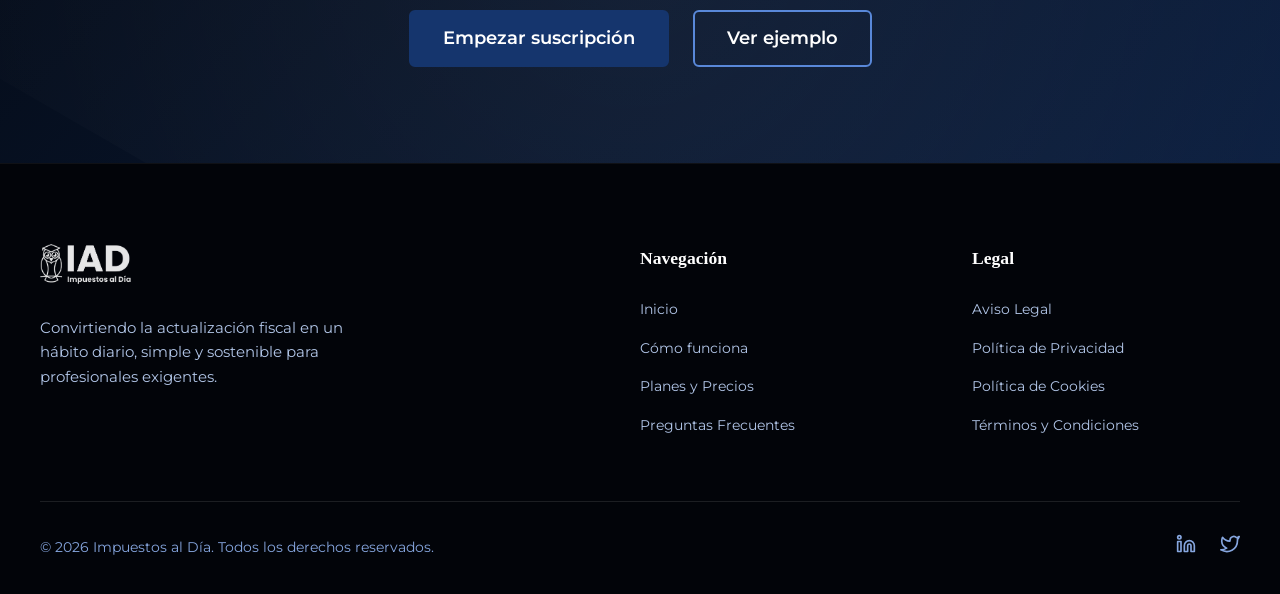
==== commit 7e83260a: "refactor: Reposition the pricing section on the home page and update its associated styling." ====
--- a/pages/home/index.html
+++ b/pages/home/index.html
@@ -136,6 +136,124 @@
             </div>
         </section>
 
+        <section class="pricing-section" id="planes">
+            <div class="container section-container">
+                <div class="pricing-header text-center">
+                    <h2 class="section-title">Planes adaptados a tu <span class="highlight-text">despacho</span></h2>
+                </div>
+
+                <div class="pricing-grid">
+                    <!-- Plan Individual -->
+                    <div class="pricing-card">
+                        <div class="pricing-card-header">
+                            <h3 class="plan-name">Plan Individual</h3>
+                            <div class="plan-price">
+                                <span class="price-number">20,00 €</span>
+                                <span class="price-period">por mes + IVA</span>
+                            </div>
+                            <p class="plan-desc">Para autónomos, profesionales y responsables fiscales en empresa que
+                                quieren estar al día con un formato práctico y fácil de seguir.</p>
+                        </div>
+                        <div class="pricing-card-body">
+                            <h4 class="plan-includes-title">Incluye:</h4>
+                            <ul class="plan-features">
+                                <li>
+                                    <svg viewBox="0 0 24 24" fill="none" stroke="currentColor" stroke-width="2"
+                                        stroke-linecap="round" stroke-linejoin="round">
+                                        <polyline points="20 6 9 17 4 12"></polyline>
+                                    </svg>
+                                    <span>Noticias y casos reales contextualizados.</span>
+                                </li>
+                                <li>
+                                    <svg viewBox="0 0 24 24" fill="none" stroke="currentColor" stroke-width="2"
+                                        stroke-linecap="round" stroke-linejoin="round">
+                                        <polyline points="20 6 9 17 4 12"></polyline>
+                                    </svg>
+                                    <span>Audio + resumen + PDF detallado.</span>
+                                </li>
+                                <li>
+                                    <svg viewBox="0 0 24 24" fill="none" stroke="currentColor" stroke-width="2"
+                                        stroke-linecap="round" stroke-linejoin="round">
+                                        <polyline points="20 6 9 17 4 12"></polyline>
+                                    </svg>
+                                    <span>Un formato diario de <strong>10 minutos</strong>, riguroso pero ameno.</span>
+                                </li>
+                                <li>
+                                    <svg viewBox="0 0 24 24" fill="none" stroke="currentColor" stroke-width="2"
+                                        stroke-linecap="round" stroke-linejoin="round">
+                                        <polyline points="20 6 9 17 4 12"></polyline>
+                                    </svg>
+                                    <span>Acceso personal a tu área privada con el histórico por fechas.</span>
+                                </li>
+                                <li>
+                                    <svg viewBox="0 0 24 24" fill="none" stroke="currentColor" stroke-width="2"
+                                        stroke-linecap="round" stroke-linejoin="round">
+                                        <polyline points="20 6 9 17 4 12"></polyline>
+                                    </svg>
+                                    <span>Emails de gestión (compra, acceso y renovaciones).</span>
+                                </li>
+                            </ul>
+                        </div>
+                        <div class="pricing-card-footer">
+                            <a href="#suscribirme-individual" class="btn-secondary btn-large btn-block">Elegir
+                                Individual</a>
+                        </div>
+                    </div>
+
+                    <!-- Plan Despachos -->
+                    <div class="pricing-card popular-plan">
+                        <div class="popular-badge">Recomendado</div>
+                        <div class="pricing-card-header">
+                            <h3 class="plan-name">Plan Despachos</h3>
+                            <div class="plan-price">
+                                <span class="price-number">30,00 €</span>
+                                <span class="price-period">por mes + IVA</span>
+                            </div>
+                            <p class="plan-desc">Para despachos y equipos que necesitan múltiples accesos y un sistema
+                                estable para toda la oficina.</p>
+                        </div>
+                        <div class="pricing-card-body">
+                            <h4 class="plan-includes-title">Incluye:</h4>
+                            <ul class="plan-features">
+                                <li>
+                                    <svg viewBox="0 0 24 24" fill="none" stroke="currentColor" stroke-width="2"
+                                        stroke-linecap="round" stroke-linejoin="round">
+                                        <polyline points="20 6 9 17 4 12"></polyline>
+                                    </svg>
+                                    <span><strong>Todo lo que incluye el plan Individual.</strong></span>
+                                </li>
+                                <li>
+                                    <svg viewBox="0 0 24 24" fill="none" stroke="currentColor" stroke-width="2"
+                                        stroke-linecap="round" stroke-linejoin="round">
+                                        <polyline points="20 6 9 17 4 12"></polyline>
+                                    </svg>
+                                    <span>Hasta tres personas por el mismo precio.</span>
+                                </li>
+                                <li>
+                                    <svg viewBox="0 0 24 24" fill="none" stroke="currentColor" stroke-width="2"
+                                        stroke-linecap="round" stroke-linejoin="round">
+                                        <polyline points="20 6 9 17 4 12"></polyline>
+                                    </svg>
+                                    <span>Acceso al histórico por fechas para consulta interna.</span>
+                                </li>
+                                <li>
+                                    <svg viewBox="0 0 24 24" fill="none" stroke="currentColor" stroke-width="2"
+                                        stroke-linecap="round" stroke-linejoin="round">
+                                        <polyline points="20 6 9 17 4 12"></polyline>
+                                    </svg>
+                                    <span>Adaptable a equipos con más personas.</span>
+                                </li>
+                            </ul>
+                        </div>
+                        <div class="pricing-card-footer">
+                            <a href="#suscribirme-despachos" class="btn-primary btn-large btn-block">Elegir
+                                Despachos</a>
+                        </div>
+                    </div>
+                </div>
+            </div>
+        </section>
+
         <section class="problem-section" id="el-problema">
             <div class="container section-container">
                 <div class="problem-header text-center">
@@ -319,123 +437,7 @@
             </div>
         </section>
 
-        <section class="pricing-section" id="planes">
-            <div class="container section-container">
-                <div class="pricing-header text-center">
-                    <h2 class="section-title">Planes adaptados a tu <span class="highlight-text">despacho</span></h2>
-                </div>
-
-                <div class="pricing-grid">
-                    <!-- Plan Individual -->
-                    <div class="pricing-card">
-                        <div class="pricing-card-header">
-                            <h3 class="plan-name">Plan Individual</h3>
-                            <div class="plan-price">
-                                <span class="price-number">20,00 €</span>
-                                <span class="price-period">por mes + IVA</span>
-                            </div>
-                            <p class="plan-desc">Para autónomos, profesionales y responsables fiscales en empresa que
-                                quieren estar al día con un formato práctico y fácil de seguir.</p>
-                        </div>
-                        <div class="pricing-card-body">
-                            <h4 class="plan-includes-title">Incluye:</h4>
-                            <ul class="plan-features">
-                                <li>
-                                    <svg viewBox="0 0 24 24" fill="none" stroke="currentColor" stroke-width="2"
-                                        stroke-linecap="round" stroke-linejoin="round">
-                                        <polyline points="20 6 9 17 4 12"></polyline>
-                                    </svg>
-                                    <span>Noticias y casos reales contextualizados.</span>
-                                </li>
-                                <li>
-                                    <svg viewBox="0 0 24 24" fill="none" stroke="currentColor" stroke-width="2"
-                                        stroke-linecap="round" stroke-linejoin="round">
-                                        <polyline points="20 6 9 17 4 12"></polyline>
-                                    </svg>
-                                    <span>Audio + resumen + PDF detallado.</span>
-                                </li>
-                                <li>
-                                    <svg viewBox="0 0 24 24" fill="none" stroke="currentColor" stroke-width="2"
-                                        stroke-linecap="round" stroke-linejoin="round">
-                                        <polyline points="20 6 9 17 4 12"></polyline>
-                                    </svg>
-                                    <span>Un formato diario de <strong>10 minutos</strong>, riguroso pero ameno.</span>
-                                </li>
-                                <li>
-                                    <svg viewBox="0 0 24 24" fill="none" stroke="currentColor" stroke-width="2"
-                                        stroke-linecap="round" stroke-linejoin="round">
-                                        <polyline points="20 6 9 17 4 12"></polyline>
-                                    </svg>
-                                    <span>Acceso personal a tu área privada con el histórico por fechas.</span>
-                                </li>
-                                <li>
-                                    <svg viewBox="0 0 24 24" fill="none" stroke="currentColor" stroke-width="2"
-                                        stroke-linecap="round" stroke-linejoin="round">
-                                        <polyline points="20 6 9 17 4 12"></polyline>
-                                    </svg>
-                                    <span>Emails de gestión (compra, acceso y renovaciones).</span>
-                                </li>
-                            </ul>
-                        </div>
-                        <div class="pricing-card-footer">
-                            <a href="#suscribirme-individual" class="btn-secondary btn-large btn-block">Elegir
-                                Individual</a>
-                        </div>
-                    </div>
-
-                    <!-- Plan Despachos -->
-                    <div class="pricing-card popular-plan">
-                        <div class="popular-badge">Recomendado</div>
-                        <div class="pricing-card-header">
-                            <h3 class="plan-name">Plan Despachos</h3>
-                            <div class="plan-price">
-                                <span class="price-number">30,00 €</span>
-                                <span class="price-period">por mes + IVA</span>
-                            </div>
-                            <p class="plan-desc">Para despachos y equipos que necesitan múltiples accesos y un sistema
-                                estable para toda la oficina.</p>
-                        </div>
-                        <div class="pricing-card-body">
-                            <h4 class="plan-includes-title">Incluye:</h4>
-                            <ul class="plan-features">
-                                <li>
-                                    <svg viewBox="0 0 24 24" fill="none" stroke="currentColor" stroke-width="2"
-                                        stroke-linecap="round" stroke-linejoin="round">
-                                        <polyline points="20 6 9 17 4 12"></polyline>
-                                    </svg>
-                                    <span><strong>Todo lo que incluye el plan Individual.</strong></span>
-                                </li>
-                                <li>
-                                    <svg viewBox="0 0 24 24" fill="none" stroke="currentColor" stroke-width="2"
-                                        stroke-linecap="round" stroke-linejoin="round">
-                                        <polyline points="20 6 9 17 4 12"></polyline>
-                                    </svg>
-                                    <span>Hasta tres personas por el mismo precio.</span>
-                                </li>
-                                <li>
-                                    <svg viewBox="0 0 24 24" fill="none" stroke="currentColor" stroke-width="2"
-                                        stroke-linecap="round" stroke-linejoin="round">
-                                        <polyline points="20 6 9 17 4 12"></polyline>
-                                    </svg>
-                                    <span>Acceso al histórico por fechas para consulta interna.</span>
-                                </li>
-                                <li>
-                                    <svg viewBox="0 0 24 24" fill="none" stroke="currentColor" stroke-width="2"
-                                        stroke-linecap="round" stroke-linejoin="round">
-                                        <polyline points="20 6 9 17 4 12"></polyline>
-                                    </svg>
-                                    <span>Adaptable a equipos con más personas.</span>
-                                </li>
-                            </ul>
-                        </div>
-                        <div class="pricing-card-footer">
-                            <a href="#suscribirme-despachos" class="btn-primary btn-large btn-block">Elegir
-                                Despachos</a>
-                        </div>
-                    </div>
-                </div>
-            </div>
-        </section>
+
 
         <section class="benefits-section" id="beneficios">
             <div class="container section-container">
--- a/pages/home/style.css
+++ b/pages/home/style.css
@@ -284,20 +284,20 @@
 
 /* Positions & Individual Animations */
 .card-audio {
-    top: 25%;
+    top: 56%;
     right: 12%;
     animation-delay: 0s;
 }
 
 .card-pdf {
     bottom: 25%;
-    right: 20%;
+    right: 25%;
     animation-delay: -2s;
 }
 
 .card-update {
-    top: 22%;
-    left: 38%;
+    top: 55%;
+    left: 50%;
     animation-delay: -4s;
 }
 
